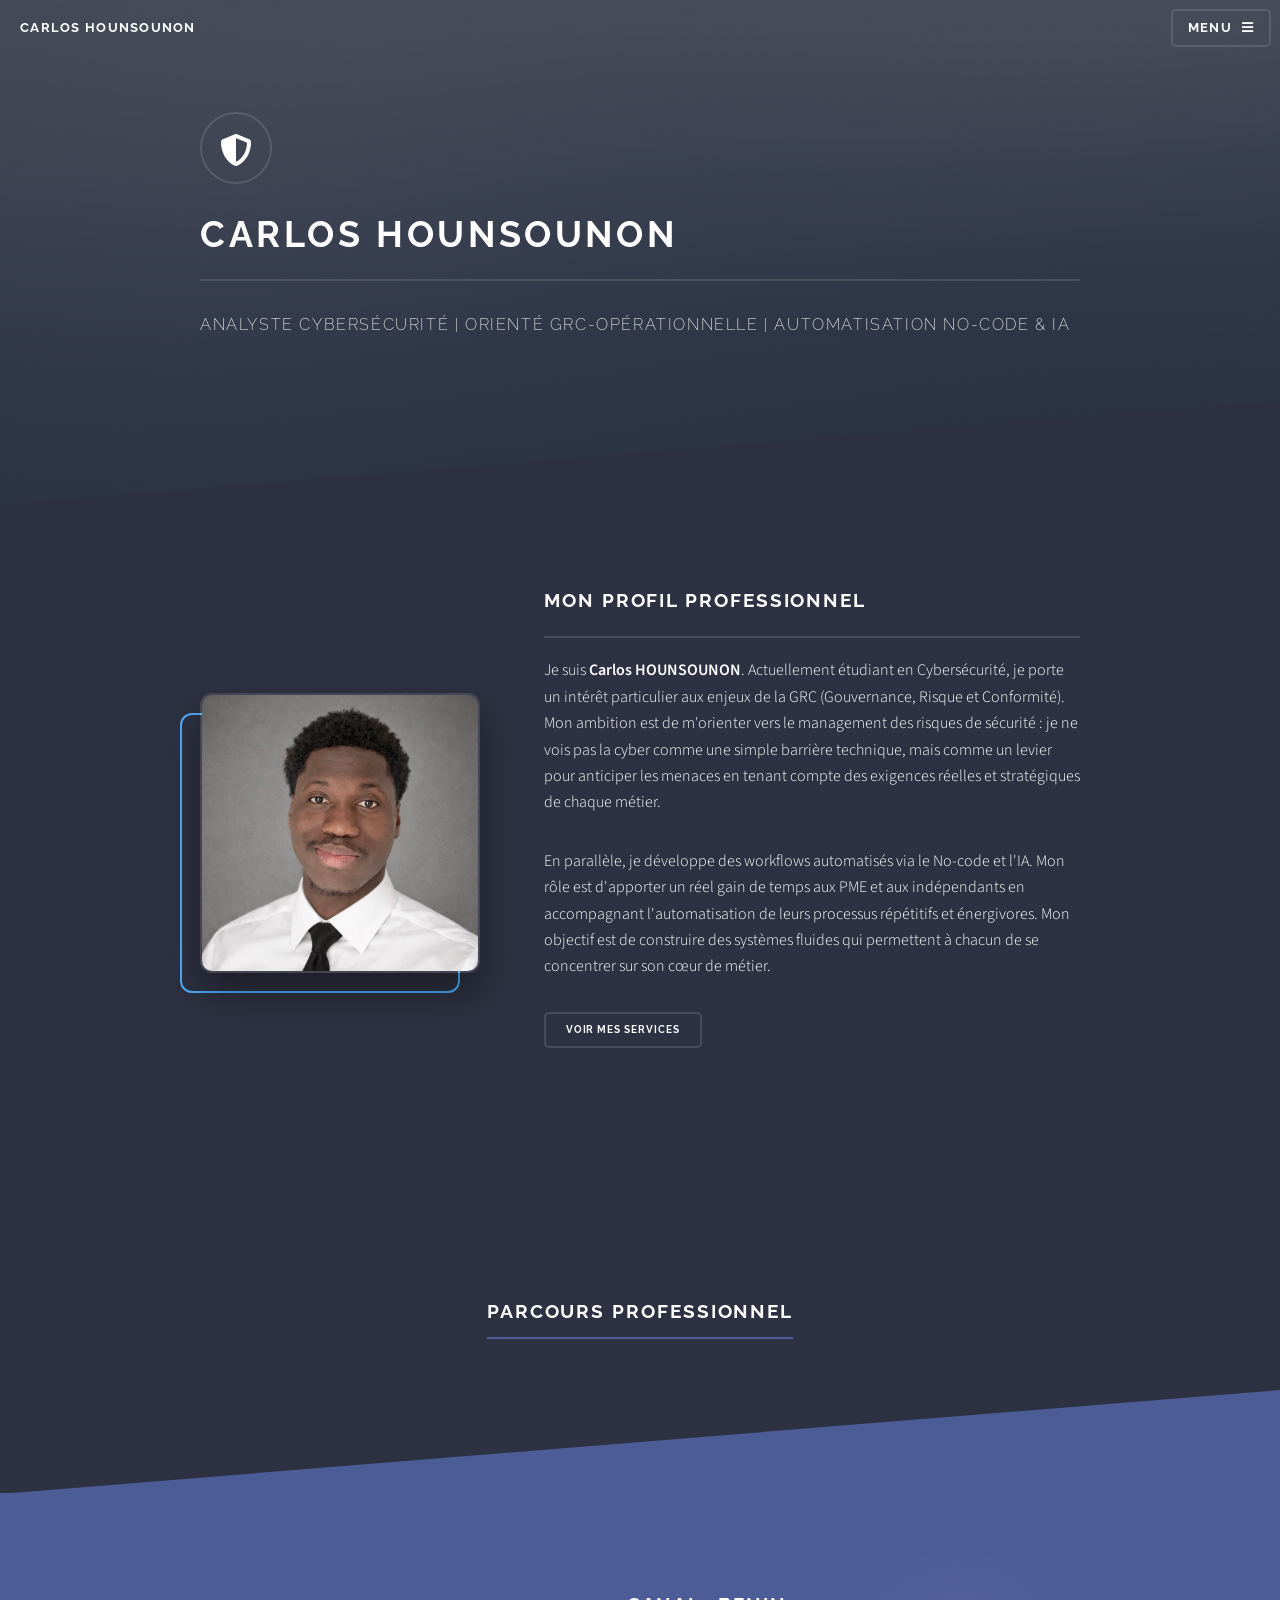
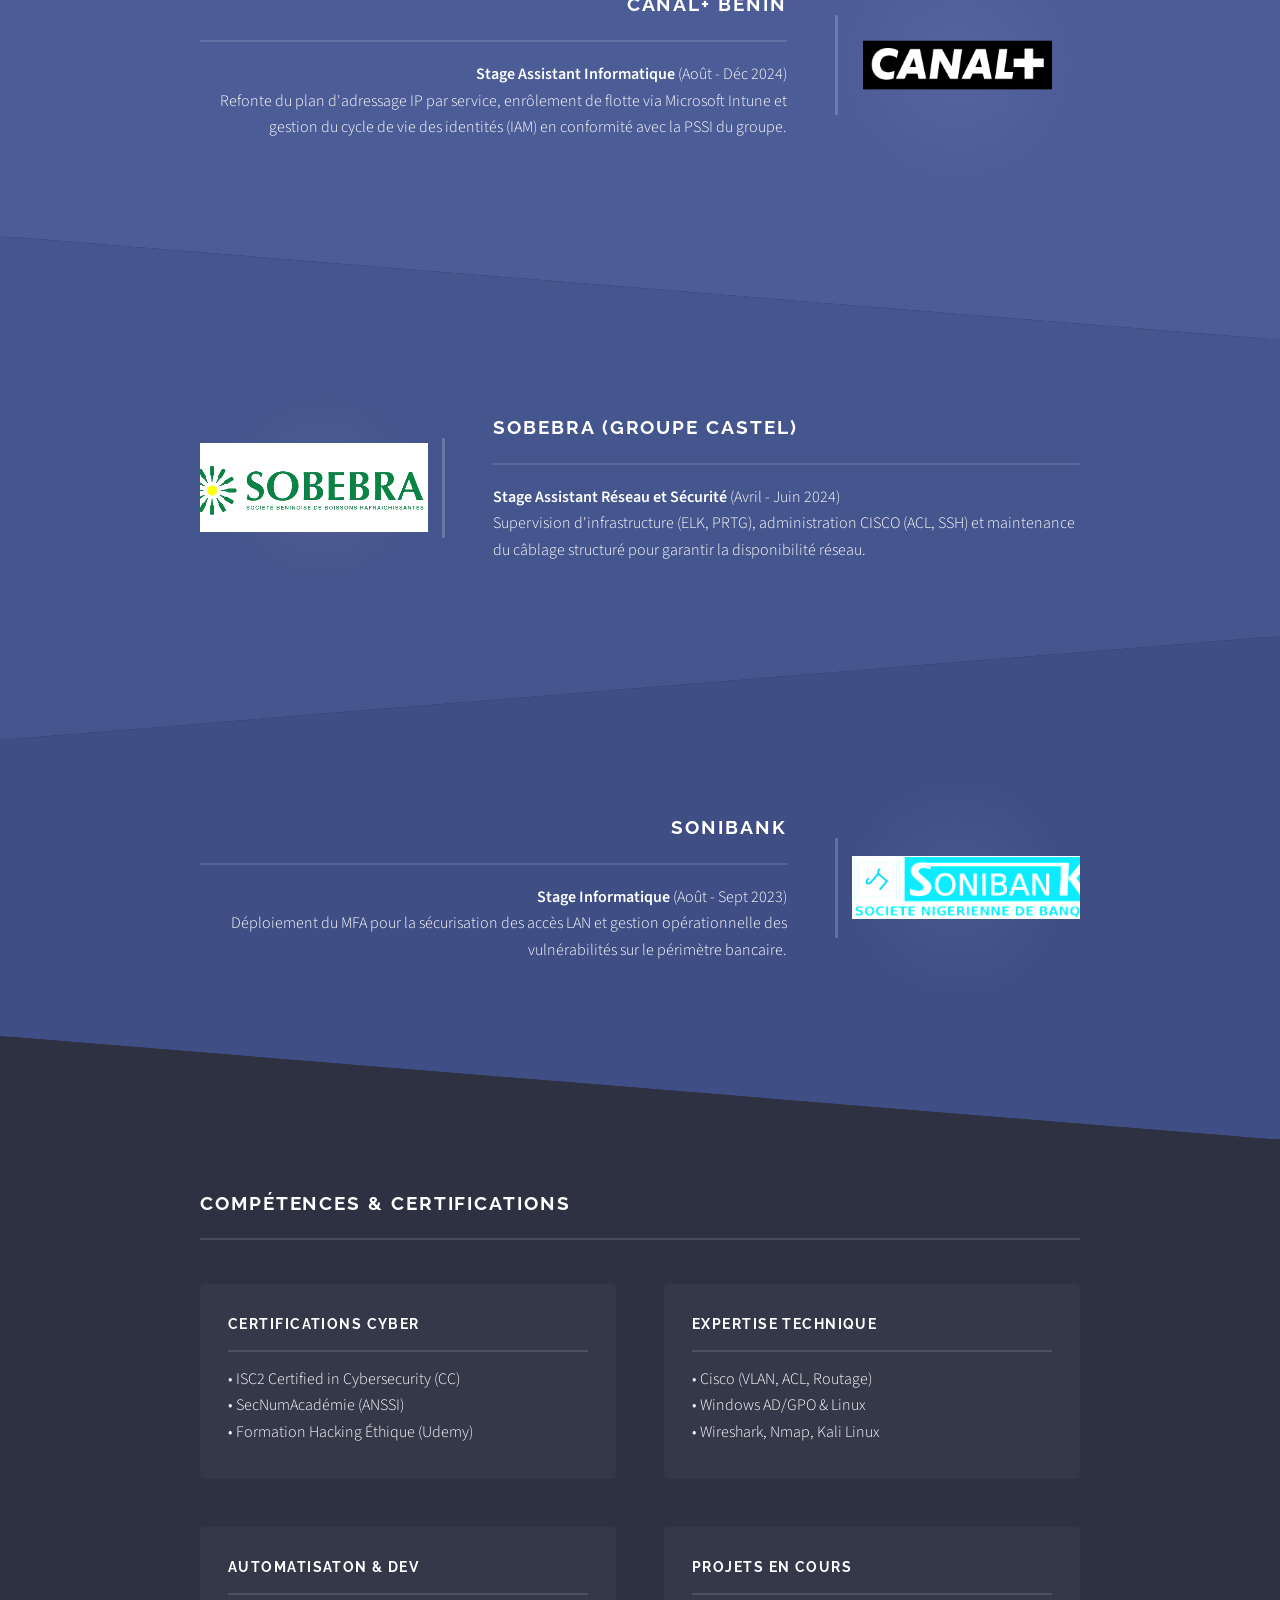
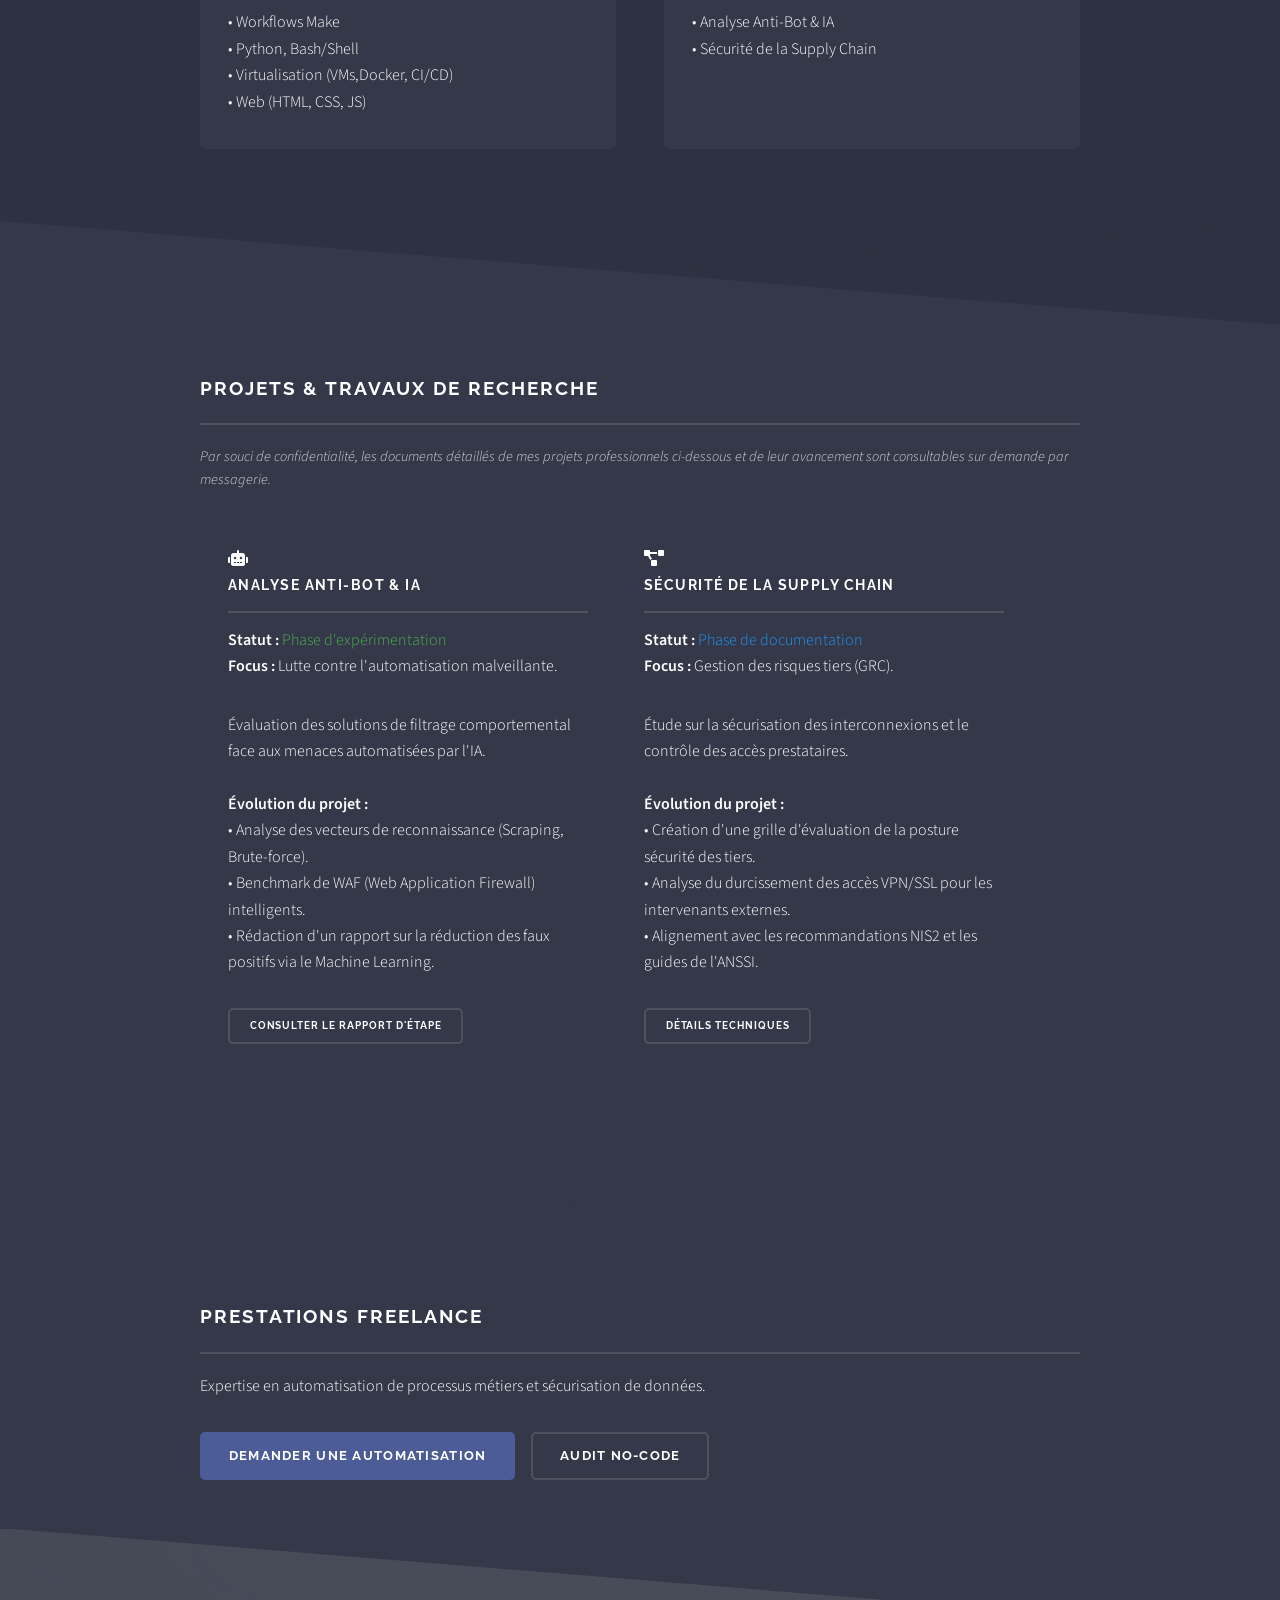
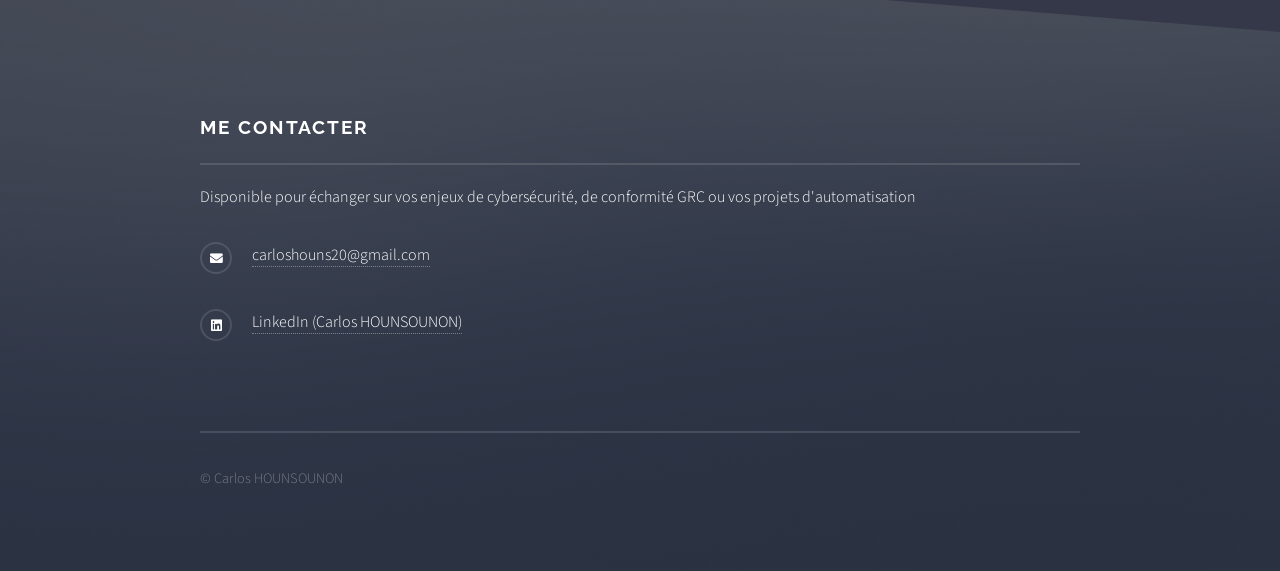
==== index.html @ ee13585d "Update index.html" ====
<!DOCTYPE HTML>
<html>
	<head>
		<title>Carlos HOUNSOUNON | Analyste Cybersécurité</title>
		<meta charset="utf-8" />
		<meta name="viewport" content="width=device-width, initial-scale=1, user-scalable=no" />
		<link rel="stylesheet" href="assets/css/main.css" />
		<noscript><link rel="stylesheet" href="assets/css/noscript.css" /></noscript>
	</head>
	<body class="is-preload">

		<div id="page-wrapper">

				<header id="header" class="alt">
						<h1><a href="index.html">Carlos HOUNSOUNON</a></h1>
						<nav>
							<a href="#menu">Menu</a>
						</nav>
					</header>

				<nav id="menu">
						<div class="inner">
							<h2>Menu</h2>
							<ul class="links">
								<li><a href="#banner">Accueil</a></li>
								<li><a href="#wrapper">Expériences</a></li>
								<li><a href="#four">Compétences & Certifications</a></li>
								<li><a href="#freelance">Prestations Freelance</a></li>
								<li><a href="#footer">Contact</a></li>
							</ul>
							<a href="#" class="close">Fermer</a>
						</div>
					</nav>

				<section id="banner">
						<div class="inner">
							<div class="logo"><span class="icon solid fa-shield-alt"></span></div>
							<h2>Carlos HOUNSOUNON</h2>
							<p>Analyste Cybersécurité | Orienté GRC-Opérationnelle | Automatisation No-Code & IA</p>
						</div>
					</section>

<section id="about-me" class="wrapper style1">
    <div class="inner">
        <div class="profile-block">
            <div class="profile-image-wrapper">
                <img src="images/profil.jpg" alt="Carlos HOUNSOUNON" />
            </div>
            <div class="profile-content">
                <h2 class="major">Mon Profil Professionnel</h2>
                <p>Je suis <strong>Carlos HOUNSOUNON</strong>. Actuellement étudiant en Cybersécurité, je porte un intérêt particulier aux enjeux de la GRC (Gouvernance, Risque et Conformité). Mon ambition est de m'orienter vers le management des risques de sécurité : je ne vois pas la cyber comme une simple barrière technique, mais comme un levier pour anticiper les menaces en tenant compte des exigences réelles et stratégiques de chaque métier.</p>
    
				<p>En parallèle, je développe des workflows automatisés via le No-code et l'IA. Mon rôle est d'apporter un réel gain de temps aux PME et aux indépendants en accompagnant l'automatisation de leurs processus répétitifs et énergivores. Mon objectif est de construire des systèmes fluides qui permettent à chacun de se concentrer sur son cœur de métier.</p>
                <ul class="actions">
                    <li><a href="#freelance" class="button small">Voir mes services</a></li>
                </ul>
            </div>
        </div>
    </div>
</section>
				
    <header style="text-align: center; padding: 4em 0 2em 0;">
        <div class="inner">
            <h2 style="display: inline-block; border-bottom: solid 2px #4c5c96; padding-bottom: 0.5em; margin-bottom: 1em;">
                Parcours Professionnel
            </h2>
        </div>
    </header>

				<section id="wrapper">

						<section id="one" class="wrapper spotlight style1">
								<div class="inner">
									<a href="#" class="image"><img src="images/canallogo.png" alt="Canal+ Benin" /></a>
									<div class="content">
										<h2 class="major" ><a href="https://www.canalplus.com/bj/"> CANAL+ BENIN </a></h2>
										<p><strong>Stage Assistant Informatique</strong> (Août - Déc 2024)<br />
										Refonte du plan d'adressage IP par service, enrôlement de flotte via Microsoft Intune et gestion du cycle de vie des identités (IAM) en conformité avec la PSSI du groupe.</p>
									</div>
								</div>
							</section>

						<section id="two" class="wrapper alt spotlight style2">
								<div class="inner">
									<a href="#" class="image"><img src="images/logo-sobebra.jpg" alt="SOBEBRA" class="logo-bright"/></a>
									<div class="content">
										<h2  class="major"> <a href="https://www.sobebra.bj/"> SOBEBRA (Groupe Castel)</a></h2>
										<p><strong>Stage Assistant Réseau et Sécurité</strong> (Avril - Juin 2024)<br />
										Supervision d'infrastructure (ELK, PRTG), administration CISCO (ACL, SSH) et maintenance du câblage structuré pour garantir la disponibilité réseau.</p>
									</div>
								</div>
							</section>

						<section id="three" class="wrapper spotlight style3">
								<div class="inner">
									<a href="#" class="image"><img src="images/logo-sonibank.png" alt="SONIBANK" /></a>
									<div class="content">
										<h2  class="major"><a href="https://www.sonibank.com/">SONIBANK</a></h2>
										<p><strong>Stage Informatique</strong> (Août - Sept 2023)<br />
										Déploiement du MFA pour la sécurisation des accès LAN et gestion opérationnelle des vulnérabilités sur le périmètre bancaire.</p>
									</div>
								</div>
							</section>

						<section id="four" class="wrapper alt style1">
								<div class="inner">
									<h2 class="major">Compétences & Certifications</h2>
									<section class="features">
										<article>
											<h3 class="major">Certifications Cyber</h3>
											<p>• ISC2 Certified in Cybersecurity (CC)<br />
											• SecNumAcadémie (ANSSI)<br />
											• Formation Hacking Éthique (Udemy)</p>
										</article>
										<article>
											<h3 class="major">Expertise Technique</h3>
											<p>• Cisco (VLAN, ACL, Routage)<br />
											• Windows AD/GPO & Linux<br />
											• Wireshark, Nmap, Kali Linux</p>
										</article>
										<article>
											<h3 class="major">Automatisaton & Dev</h3>
											<p>• Workflows Make<br />
											• Python, Bash/Shell<br />
											• Virtualisation (VMs,Docker, CI/CD)<br />
											• Web (HTML, CSS, JS)</p>
										</article>
										<article>
											<h3 class="major">Projets en cours</h3>
											<p>• Analyse Anti-Bot & IA<br />
											• Sécurité de la Supply Chain</p>
										</article>
									</section>
								</div>
							</section>


						<section id="projects" class="wrapper alt style2">
    <div class="inner">
        <h2 class="major">Projets & Travaux de Recherche</h2>
        <div class="features">
    			<span style="opacity: 0.8; font-style: italic; font-size: 0.9em; margin-bottom: 1px;">
       				 Par souci de confidentialité, les documents détaillés de mes projets professionnels ci-dessous et de leur avancement sont consultables sur demande par messagerie.
    			</span>
			
            <article>
                <span class="icon solid fa-robot"></span>
                <h3 class="major">Analyse Anti-Bot & IA</h3>
                <p>
                    <strong>Statut :</strong> <span style="color: #4CAF50;">Phase d'expérimentation</span><br />
                    <strong>Focus :</strong> Lutte contre l'automatisation malveillante.
                </p>
                <p>
                    Évaluation des solutions de filtrage comportemental face aux menaces automatisées par l'IA. 
                    <br /><br />
                    <strong>Évolution du projet :</strong> <br/>
                    • Analyse des vecteurs de reconnaissance (Scraping, Brute-force).<br />
                    • Benchmark de WAF (Web Application Firewall) intelligents.<br />
                    • Rédaction d'un rapport sur la réduction des faux positifs via le Machine Learning.
                </p>
                <ul class="actions">
                    <li><a href="mailto:&#99;&#97;&#114;&#108;&#111;&#115;&#104;&#111;&#117;&#110;&#115;&#50;&#48;&#64;&#103;&#109;&#97;&#105;&#108;&#46;&#99;&#111;&#109;" class="button small">Consulter le Rapport d'Étape</a></li>
                </ul>
            </article>

            <article>
                <span class="icon solid fa-project-diagram"></span>
                <h3 class="major">Sécurité de la Supply Chain</h3>
                <p>
                    <strong>Statut :</strong> <span style="color: #2196F3;">Phase de documentation</span><br />
                    <strong>Focus :</strong> Gestion des risques tiers (GRC).
                </p>
                <p>
                    Étude sur la sécurisation des interconnexions et le contrôle des accès prestataires.
                    <br /><br />
                    <strong>Évolution du projet :</strong><br/>
                    • Création d'une grille d'évaluation de la posture sécurité des tiers.<br />
                    • Analyse du durcissement des accès VPN/SSL pour les intervenants externes.<br />
                    • Alignement avec les recommandations NIS2 et les guides de l'ANSSI.
                </p>
                <ul class="actions">
                    <li><a href="mailto:&#99;&#97;&#114;&#108;&#111;&#115;&#104;&#111;&#117;&#110;&#115;&#50;&#48;&#64;&#103;&#109;&#97;&#105;&#108;&#46;&#99;&#111;&#109;" class="button small">Détails techniques</a></li>
                </ul>
            </article>

        </div>

    </div>
</section>

						<section id="freelance" class="wrapper style2">
								<div class="inner">
									<h2 class="major">Prestations Freelance</h2>
									<p>Expertise en automatisation de processus métiers et sécurisation de données.</p>
									<div class="row">
										<div class="col-12">
											<ul class="actions">
												<li><a href="prestations.html" class="button primary">Demander une automatisation</a></li>
												<li><a href="mailto:&#99;&#97;&#114;&#108;&#111;&#115;&#104;&#111;&#117;&#110;&#115;&#50;&#48;&#64;&#103;&#109;&#97;&#105;&#108;&#46;&#99;&#111;&#109;" class="button">Audit No-Code</a></li>
											</ul>
										</div>
									</div>
								</div>
							</section>

					</section>

				<section id="footer">
						<div class="inner">
							<h2 class="major">Me contacter</h2>
							<p>Disponible pour échanger sur vos enjeux de cybersécurité, de conformité GRC ou vos projets d'automatisation</p>
							<ul class="contact">
								
								<li class="icon solid fa-envelope"><a href="mailto:&#99;&#97;&#114;&#108;&#111;&#115;&#104;&#111;&#117;&#110;&#115;&#50;&#48;&#64;&#103;&#109;&#97;&#105;&#108;&#46;&#99;&#111;&#109;">carloshouns20@gmail.com</a></li>
								<li class="icon brands fa-linkedin"><a href="https://www.linkedin.com/in/carlos-hounsounon-303887276/">LinkedIn (Carlos HOUNSOUNON)</a></li>
							</ul>
							<ul class="copyright">
								<li>&copy; Carlos HOUNSOUNON</li>
							</ul>
						</div>
					</section>

			</div>

		<script src="assets/js/jquery.min.js"></script>
			<script src="assets/js/jquery.scrollex.min.js"></script>
			<script src="assets/js/browser.min.js"></script>
			<script src="assets/js/breakpoints.min.js"></script>
			<script src="assets/js/util.js"></script>
			<script src="assets/js/main.js"></script>

	</body>
</html>
---- assets/css/main.css ----
@import url(fontawesome-all.min.css);
@import url("https://fonts.googleapis.com/css?family=Raleway:200,700|Source+Sans+Pro:300,600,300italic,600italic");

/*
	Solid State by HTML5 UP
	html5up.net | @ajlkn
	Free for personal and commercial use under the CCA 3.0 license (html5up.net/license)
*/

html, body, div, span, applet, object,
iframe, h1, h2, h3, h4, h5, h6, p, blockquote,
pre, a, abbr, acronym, address, big, cite,
code, del, dfn, em, img, ins, kbd, q, s, samp,
small, strike, strong, sub, sup, tt, var, b,
u, i, center, dl, dt, dd, ol, ul, li, fieldset,
form, label, legend, table, caption, tbody,
tfoot, thead, tr, th, td, article, aside,
canvas, details, embed, figure, figcaption,
footer, header, hgroup, menu, nav, output, ruby,
section, summary, time, mark, audio, video {
	margin: 0;
	padding: 0;
	border: 0;
	font-size: 100%;
	font: inherit;
	vertical-align: baseline;}

article, aside, details, figcaption, figure,
footer, header, hgroup, menu, nav, section {
	display: block;}

body {
	line-height: 1;
}

ol, ul {
	list-style: none;
}

blockquote, q {
	quotes: none;
}

	blockquote:before, blockquote:after, q:before, q:after {
		content: '';
		content: none;
	}

table {
	border-collapse: collapse;
	border-spacing: 0;
}

body {
	-webkit-text-size-adjust: none;
}

mark {
	background-color: transparent;
	color: inherit;
}

input::-moz-focus-inner {
	border: 0;
	padding: 0;
}

input, select, textarea {
	-moz-appearance: none;
	-webkit-appearance: none;
	-ms-appearance: none;
	appearance: none;
}

/* Basic */

	@-ms-viewport {
		width: device-width;
	}

	body {
		-ms-overflow-style: scrollbar;
	}

	@media screen and (max-width: 480px) {

		html, body {
			min-width: 320px;
		}

	}

	html {
		box-sizing: border-box;
	}

	*, *:before, *:after {
		box-sizing: inherit;
	}

	body {
		background-color: #2e3141;
		background-image: linear-gradient(to top, rgba(46, 49, 65, 0.8), rgba(46, 49, 65, 0.8)), url("../../images/bg.jpg");
		background-size: auto,
 cover;
		background-attachment: fixed,
 fixed;
		background-position: center,
 center;
	}

		body.is-preload *, body.is-preload *:before, body.is-preload *:after {
			-moz-animation: none !important;
			-webkit-animation: none !important;
			-ms-animation: none !important;
			animation: none !important;
			-moz-transition: none !important;
			-webkit-transition: none !important;
			-ms-transition: none !important;
			transition: none !important;
		}

/* Type */

	body, input, select, textarea {
		color: #ffffff;
		font-family: "Source Sans Pro", Helvetica, sans-serif;
		font-size: 16.5pt;
		font-weight: 300;
		line-height: 1.65;
	}

		@media screen and (max-width: 1680px) {

			body, input, select, textarea {
				font-size: 13pt;
			}

		}

		@media screen and (max-width: 1280px) {

			body, input, select, textarea {
				font-size: 12pt;
			}

		}

		@media screen and (max-width: 980px) {

			body, input, select, textarea {
				font-size: 12pt;
			}

		}

		@media screen and (max-width: 736px) {

			body, input, select, textarea {
				font-size: 12pt;
			}

		}

		@media screen and (max-width: 480px) {

			body, input, select, textarea {
				font-size: 12pt;
			}

		}

	a {
		-moz-transition: color 0.2s ease-in-out, border-bottom-color 0.2s ease-in-out;
		-webkit-transition: color 0.2s ease-in-out, border-bottom-color 0.2s ease-in-out;
		-ms-transition: color 0.2s ease-in-out, border-bottom-color 0.2s ease-in-out;
		transition: color 0.2s ease-in-out, border-bottom-color 0.2s ease-in-out;
		border-bottom: dotted 1px rgba(255, 255, 255, 0.35);
		color: #ffffff;
		text-decoration: none;
	}

		a:hover {
			border-bottom-color: transparent;
			color: #ffffff !important;
		}

		a.special:not(.button) {
			text-decoration: none;
			border-bottom: 0;
			display: block;
			font-family: Raleway, Helvetica, sans-serif;
			font-size: 0.8em;
			font-weight: 700;
			letter-spacing: 0.1em;
			margin: 0 0 2em 0;
			text-transform: uppercase;
		}

			a.special:not(.button):before {
				-moz-osx-font-smoothing: grayscale;
				-webkit-font-smoothing: antialiased;
				display: inline-block;
				font-style: normal;
				font-variant: normal;
				text-rendering: auto;
				line-height: 1;
				text-transform: none !important;
				font-family: 'Font Awesome 5 Free';
				font-weight: 900;
			}

			a.special:not(.button):before {
				-moz-transition: background-color 0.2s ease-in-out;
				-webkit-transition: background-color 0.2s ease-in-out;
				-ms-transition: background-color 0.2s ease-in-out;
				transition: background-color 0.2s ease-in-out;
				border-radius: 100%;
				border: solid 2px rgba(255, 255, 255, 0.125);
				content: '\f105';
				display: inline-block;
				font-size: 1.25em;
				height: 2em;
				line-height: 1.75em;
				margin-right: 0.85em;
				text-align: center;
				text-indent: 0.15em;
				vertical-align: middle;
				width: 2em;
			}

			a.special:not(.button):hover:before {
				background-color: rgba(255, 255, 255, 0.025);
			}

			a.special:not(.button):active:before {
				background-color: rgba(255, 255, 255, 0.075);
			}

	strong, b {
		color: #ffffff;
		font-weight: 600;
	}

	em, i {
		font-style: italic;
	}

	p {
		margin: 0 0 2em 0;
	}

	h1, h2, h3, h4, h5, h6 {
		color: #ffffff;
		font-family: Raleway, Helvetica, sans-serif;
		font-weight: 700;
		letter-spacing: 0.1em;
		margin: 0 0 1em 0;
		text-transform: uppercase;
	}

		h1 a, h2 a, h3 a, h4 a, h5 a, h6 a {
			color: inherit;
			text-decoration: none;
			border-bottom: 0;
		}

		h1 span, h2 span, h3 span, h4 span, h5 span, h6 span {
			font-weight: 200;
		}

		h1.major, h2.major, h3.major, h4.major, h5.major, h6.major {
			padding-bottom: 1em;
			border-bottom: solid 2px rgba(255, 255, 255, 0.125);
		}

	h2 {
		font-size: 1.2em;
	}

	h3 {
		font-size: 0.9em;
	}

	h4 {
		font-size: 0.7em;
	}

	h5 {
		font-size: 0.7em;
	}

	h6 {
		font-size: 0.7em;
	}

	@media screen and (max-width: 736px) {

		h2 {
			font-size: 1em;
		}

		h3 {
			font-size: 0.8em;
		}

	}

	sub {
		font-size: 0.8em;
		position: relative;
		top: 0.5em;
	}

	sup {
		font-size: 0.8em;
		position: relative;
		top: -0.5em;
	}

	blockquote {
		border-left: solid 4px rgba(255, 255, 255, 0.125);
		font-style: italic;
		margin: 0 0 2em 0;
		padding: 0.5em 0 0.5em 2em;
	}

	code {
		background: rgba(255, 255, 255, 0.025);
		border-radius: 5px;
		border: solid 2px rgba(255, 255, 255, 0.125);
		font-family: "Courier New", monospace;
		font-size: 0.9em;
		margin: 0 0.25em;
		padding: 0.25em 0.65em;
	}

	pre {
		-webkit-overflow-scrolling: touch;
		font-family: "Courier New", monospace;
		font-size: 0.9em;
		margin: 0 0 2em 0;
	}

		pre code {
			display: block;
			line-height: 1.75em;
			padding: 1em 1.5em;
			overflow-x: auto;
		}

	hr {
		border: 0;
		border-bottom: solid 2px rgba(255, 255, 255, 0.125);
		margin: 2.5em 0;
	}

		hr.major {
			margin: 4em 0;
		}

	.align-left {
		text-align: left;
	}

	.align-center {
		text-align: center;
	}

	.align-right {
		text-align: right;
	}

/* Row */

	.row {
		display: flex;
		flex-wrap: wrap;
		box-sizing: border-box;
		align-items: stretch;
	}

		.row > * {
			box-sizing: border-box;
		}

		.row.gtr-uniform > * > :last-child {
			margin-bottom: 0;
		}

		.row.aln-left {
			justify-content: flex-start;
		}

		.row.aln-center {
			justify-content: center;
		}

		.row.aln-right {
			justify-content: flex-end;
		}

		.row.aln-top {
			align-items: flex-start;
		}

		.row.aln-middle {
			align-items: center;
		}

		.row.aln-bottom {
			align-items: flex-end;
		}

		.row > .imp {
			order: -1;
		}

		.row > .col-1 {
			width: 8.33333%;
		}

		.row > .off-1 {
			margin-left: 8.33333%;
		}

		.row > .col-2 {
			width: 16.66667%;
		}

		.row > .off-2 {
			margin-left: 16.66667%;
		}

		.row > .col-3 {
			width: 25%;
		}

		.row > .off-3 {
			margin-left: 25%;
		}

		.row > .col-4 {
			width: 33.33333%;
		}

		.row > .off-4 {
			margin-left: 33.33333%;
		}

		.row > .col-5 {
			width: 41.66667%;
		}

		.row > .off-5 {
			margin-left: 41.66667%;
		}

		.row > .col-6 {
			width: 50%;
		}

		.row > .off-6 {
			margin-left: 50%;
		}

		.row > .col-7 {
			width: 58.33333%;
		}

		.row > .off-7 {
			margin-left: 58.33333%;
		}

		.row > .col-8 {
			width: 66.66667%;
		}

		.row > .off-8 {
			margin-left: 66.66667%;
		}

		.row > .col-9 {
			width: 75%;
		}

		.row > .off-9 {
			margin-left: 75%;
		}

		.row > .col-10 {
			width: 83.33333%;
		}

		.row > .off-10 {
			margin-left: 83.33333%;
		}

		.row > .col-11 {
			width: 91.66667%;
		}

		.row > .off-11 {
			margin-left: 91.66667%;
		}

		.row > .col-12 {
			width: 100%;
		}

		.row > .off-12 {
			margin-left: 100%;
		}

		.row.gtr-0 {
			margin-top: 0;
			margin-left: 0em;
		}

			.row.gtr-0 > * {
				padding: 0 0 0 0em;
			}

			.row.gtr-0.gtr-uniform {
				margin-top: 0em;
			}

				.row.gtr-0.gtr-uniform > * {
					padding-top: 0em;
				}

		.row.gtr-25 {
			margin-top: 0;
			margin-left: -0.4375em;
		}

			.row.gtr-25 > * {
				padding: 0 0 0 0.4375em;
			}

			.row.gtr-25.gtr-uniform {
				margin-top: -0.4375em;
			}

				.row.gtr-25.gtr-uniform > * {
					padding-top: 0.4375em;
				}

		.row.gtr-50 {
			margin-top: 0;
			margin-left: -0.875em;
		}

			.row.gtr-50 > * {
				padding: 0 0 0 0.875em;
			}

			.row.gtr-50.gtr-uniform {
				margin-top: -0.875em;
			}

				.row.gtr-50.gtr-uniform > * {
					padding-top: 0.875em;
				}

		.row {
			margin-top: 0;
			margin-left: -1.75em;
		}

			.row > * {
				padding: 0 0 0 1.75em;
			}

			.row.gtr-uniform {
				margin-top: -1.75em;
			}

				.row.gtr-uniform > * {
					padding-top: 1.75em;
				}

		.row.gtr-150 {
			margin-top: 0;
			margin-left: -2.625em;
		}

			.row.gtr-150 > * {
				padding: 0 0 0 2.625em;
			}

			.row.gtr-150.gtr-uniform {
				margin-top: -2.625em;
			}

				.row.gtr-150.gtr-uniform > * {
					padding-top: 2.625em;
				}

		.row.gtr-200 {
			margin-top: 0;
			margin-left: -3.5em;
		}

			.row.gtr-200 > * {
				padding: 0 0 0 3.5em;
			}

			.row.gtr-200.gtr-uniform {
				margin-top: -3.5em;
			}

				.row.gtr-200.gtr-uniform > * {
					padding-top: 3.5em;
				}

		@media screen and (max-width: 1680px) {

			.row {
				display: flex;
				flex-wrap: wrap;
				box-sizing: border-box;
				align-items: stretch;
			}

				.row > * {
					box-sizing: border-box;
				}

				.row.gtr-uniform > * > :last-child {
					margin-bottom: 0;
				}

				.row.aln-left {
					justify-content: flex-start;
				}

				.row.aln-center {
					justify-content: center;
				}

				.row.aln-right {
					justify-content: flex-end;
				}

				.row.aln-top {
					align-items: flex-start;
				}

				.row.aln-middle {
					align-items: center;
				}

				.row.aln-bottom {
					align-items: flex-end;
				}

				.row > .imp-xlarge {
					order: -1;
				}

				.row > .col-1-xlarge {
					width: 8.33333%;
				}

				.row > .off-1-xlarge {
					margin-left: 8.33333%;
				}

				.row > .col-2-xlarge {
					width: 16.66667%;
				}

				.row > .off-2-xlarge {
					margin-left: 16.66667%;
				}

				.row > .col-3-xlarge {
					width: 25%;
				}

				.row > .off-3-xlarge {
					margin-left: 25%;
				}

				.row > .col-4-xlarge {
					width: 33.33333%;
				}

				.row > .off-4-xlarge {
					margin-left: 33.33333%;
				}

				.row > .col-5-xlarge {
					width: 41.66667%;
				}

				.row > .off-5-xlarge {
					margin-left: 41.66667%;
				}

				.row > .col-6-xlarge {
					width: 50%;
				}

				.row > .off-6-xlarge {
					margin-left: 50%;
				}

				.row > .col-7-xlarge {
					width: 58.33333%;
				}

				.row > .off-7-xlarge {
					margin-left: 58.33333%;
				}

				.row > .col-8-xlarge {
					width: 66.66667%;
				}

				.row > .off-8-xlarge {
					margin-left: 66.66667%;
				}

				.row > .col-9-xlarge {
					width: 75%;
				}

				.row > .off-9-xlarge {
					margin-left: 75%;
				}

				.row > .col-10-xlarge {
					width: 83.33333%;
				}

				.row > .off-10-xlarge {
					margin-left: 83.33333%;
				}

				.row > .col-11-xlarge {
					width: 91.66667%;
				}

				.row > .off-11-xlarge {
					margin-left: 91.66667%;
				}

				.row > .col-12-xlarge {
					width: 100%;
				}

				.row > .off-12-xlarge {
					margin-left: 100%;
				}

				.row.gtr-0 {
					margin-top: 0;
					margin-left: 0em;
				}

					.row.gtr-0 > * {
						padding: 0 0 0 0em;
					}

					.row.gtr-0.gtr-uniform {
						margin-top: 0em;
					}

						.row.gtr-0.gtr-uniform > * {
							padding-top: 0em;
						}

				.row.gtr-25 {
					margin-top: 0;
					margin-left: -0.4375em;
				}

					.row.gtr-25 > * {
						padding: 0 0 0 0.4375em;
					}

					.row.gtr-25.gtr-uniform {
						margin-top: -0.4375em;
					}

						.row.gtr-25.gtr-uniform > * {
							padding-top: 0.4375em;
						}

				.row.gtr-50 {
					margin-top: 0;
					margin-left: -0.875em;
				}

					.row.gtr-50 > * {
						padding: 0 0 0 0.875em;
					}

					.row.gtr-50.gtr-uniform {
						margin-top: -0.875em;
					}

						.row.gtr-50.gtr-uniform > * {
							padding-top: 0.875em;
						}

				.row {
					margin-top: 0;
					margin-left: -1.75em;
				}

					.row > * {
						padding: 0 0 0 1.75em;
					}

					.row.gtr-uniform {
						margin-top: -1.75em;
					}

						.row.gtr-uniform > * {
							padding-top: 1.75em;
						}

				.row.gtr-150 {
					margin-top: 0;
					margin-left: -2.625em;
				}

					.row.gtr-150 > * {
						padding: 0 0 0 2.625em;
					}

					.row.gtr-150.gtr-uniform {
						margin-top: -2.625em;
					}

						.row.gtr-150.gtr-uniform > * {
							padding-top: 2.625em;
						}

				.row.gtr-200 {
					margin-top: 0;
					margin-left: -3.5em;
				}

					.row.gtr-200 > * {
						padding: 0 0 0 3.5em;
					}

					.row.gtr-200.gtr-uniform {
						margin-top: -3.5em;
					}

						.row.gtr-200.gtr-uniform > * {
							padding-top: 3.5em;
						}

		}

		@media screen and (max-width: 1280px) {

			.row {
				display: flex;
				flex-wrap: wrap;
				box-sizing: border-box;
				align-items: stretch;
			}

				.row > * {
					box-sizing: border-box;
				}

				.row.gtr-uniform > * > :last-child {
					margin-bottom: 0;
				}

				.row.aln-left {
					justify-content: flex-start;
				}

				.row.aln-center {
					justify-content: center;
				}

				.row.aln-right {
					justify-content: flex-end;
				}

				.row.aln-top {
					align-items: flex-start;
				}

				.row.aln-middle {
					align-items: center;
				}

				.row.aln-bottom {
					align-items: flex-end;
				}

				.row > .imp-large {
					order: -1;
				}

				.row > .col-1-large {
					width: 8.33333%;
				}

				.row > .off-1-large {
					margin-left: 8.33333%;
				}

				.row > .col-2-large {
					width: 16.66667%;
				}

				.row > .off-2-large {
					margin-left: 16.66667%;
				}

				.row > .col-3-large {
					width: 25%;
				}

				.row > .off-3-large {
					margin-left: 25%;
				}

				.row > .col-4-large {
					width: 33.33333%;
				}

				.row > .off-4-large {
					margin-left: 33.33333%;
				}

				.row > .col-5-large {
					width: 41.66667%;
				}

				.row > .off-5-large {
					margin-left: 41.66667%;
				}

				.row > .col-6-large {
					width: 50%;
				}

				.row > .off-6-large {
					margin-left: 50%;
				}

				.row > .col-7-large {
					width: 58.33333%;
				}

				.row > .off-7-large {
					margin-left: 58.33333%;
				}

				.row > .col-8-large {
					width: 66.66667%;
				}

				.row > .off-8-large {
					margin-left: 66.66667%;
				}

				.row > .col-9-large {
					width: 75%;
				}

				.row > .off-9-large {
					margin-left: 75%;
				}

				.row > .col-10-large {
					width: 83.33333%;
				}

				.row > .off-10-large {
					margin-left: 83.33333%;
				}

				.row > .col-11-large {
					width: 91.66667%;
				}

				.row > .off-11-large {
					margin-left: 91.66667%;
				}

				.row > .col-12-large {
					width: 100%;
				}

				.row > .off-12-large {
					margin-left: 100%;
				}

				.row.gtr-0 {
					margin-top: 0;
					margin-left: 0em;
				}

					.row.gtr-0 > * {
						padding: 0 0 0 0em;
					}

					.row.gtr-0.gtr-uniform {
						margin-top: 0em;
					}

						.row.gtr-0.gtr-uniform > * {
							padding-top: 0em;
						}

				.row.gtr-25 {
					margin-top: 0;
					margin-left: -0.4375em;
				}

					.row.gtr-25 > * {
						padding: 0 0 0 0.4375em;
					}

					.row.gtr-25.gtr-uniform {
						margin-top: -0.4375em;
					}

						.row.gtr-25.gtr-uniform > * {
							padding-top: 0.4375em;
						}

				.row.gtr-50 {
					margin-top: 0;
					margin-left: -0.875em;
				}

					.row.gtr-50 > * {
						padding: 0 0 0 0.875em;
					}

					.row.gtr-50.gtr-uniform {
						margin-top: -0.875em;
					}

						.row.gtr-50.gtr-uniform > * {
							padding-top: 0.875em;
						}

				.row {
					margin-top: 0;
					margin-left: -1.75em;
				}

					.row > * {
						padding: 0 0 0 1.75em;
					}

					.row.gtr-uniform {
						margin-top: -1.75em;
					}

						.row.gtr-uniform > * {
							padding-top: 1.75em;
						}

				.row.gtr-150 {
					margin-top: 0;
					margin-left: -2.625em;
				}

					.row.gtr-150 > * {
						padding: 0 0 0 2.625em;
					}

					.row.gtr-150.gtr-uniform {
						margin-top: -2.625em;
					}

						.row.gtr-150.gtr-uniform > * {
							padding-top: 2.625em;
						}

				.row.gtr-200 {
					margin-top: 0;
					margin-left: -3.5em;
				}

					.row.gtr-200 > * {
						padding: 0 0 0 3.5em;
					}

					.row.gtr-200.gtr-uniform {
						margin-top: -3.5em;
					}

						.row.gtr-200.gtr-uniform > * {
							padding-top: 3.5em;
						}

		}

		@media screen and (max-width: 980px) {

			.row {
				display: flex;
				flex-wrap: wrap;
				box-sizing: border-box;
				align-items: stretch;
			}

				.row > * {
					box-sizing: border-box;
				}

				.row.gtr-uniform > * > :last-child {
					margin-bottom: 0;
				}

				.row.aln-left {
					justify-content: flex-start;
				}

				.row.aln-center {
					justify-content: center;
				}

				.row.aln-right {
					justify-content: flex-end;
				}

				.row.aln-top {
					align-items: flex-start;
				}

				.row.aln-middle {
					align-items: center;
				}

				.row.aln-bottom {
					align-items: flex-end;
				}

				.row > .imp-medium {
					order: -1;
				}

				.row > .col-1-medium {
					width: 8.33333%;
				}

				.row > .off-1-medium {
					margin-left: 8.33333%;
				}

				.row > .col-2-medium {
					width: 16.66667%;
				}

				.row > .off-2-medium {
					margin-left: 16.66667%;
				}

				.row > .col-3-medium {
					width: 25%;
				}

				.row > .off-3-medium {
					margin-left: 25%;
				}

				.row > .col-4-medium {
					width: 33.33333%;
				}

				.row > .off-4-medium {
					margin-left: 33.33333%;
				}

				.row > .col-5-medium {
					width: 41.66667%;
				}

				.row > .off-5-medium {
					margin-left: 41.66667%;
				}

				.row > .col-6-medium {
					width: 50%;
				}

				.row > .off-6-medium {
					margin-left: 50%;
				}

				.row > .col-7-medium {
					width: 58.33333%;
				}

				.row > .off-7-medium {
					margin-left: 58.33333%;
				}

				.row > .col-8-medium {
					width: 66.66667%;
				}

				.row > .off-8-medium {
					margin-left: 66.66667%;
				}

				.row > .col-9-medium {
					width: 75%;
				}

				.row > .off-9-medium {
					margin-left: 75%;
				}

				.row > .col-10-medium {
					width: 83.33333%;
				}

				.row > .off-10-medium {
					margin-left: 83.33333%;
				}

				.row > .col-11-medium {
					width: 91.66667%;
				}

				.row > .off-11-medium {
					margin-left: 91.66667%;
				}

				.row > .col-12-medium {
					width: 100%;
				}

				.row > .off-12-medium {
					margin-left: 100%;
				}

				.row.gtr-0 {
					margin-top: 0;
					margin-left: 0em;
				}

					.row.gtr-0 > * {
						padding: 0 0 0 0em;
					}

					.row.gtr-0.gtr-uniform {
						margin-top: 0em;
					}

						.row.gtr-0.gtr-uniform > * {
							padding-top: 0em;
						}

				.row.gtr-25 {
					margin-top: 0;
					margin-left: -0.4375em;
				}

					.row.gtr-25 > * {
						padding: 0 0 0 0.4375em;
					}

					.row.gtr-25.gtr-uniform {
						margin-top: -0.4375em;
					}

						.row.gtr-25.gtr-uniform > * {
							padding-top: 0.4375em;
						}

				.row.gtr-50 {
					margin-top: 0;
					margin-left: -0.875em;
				}

					.row.gtr-50 > * {
						padding: 0 0 0 0.875em;
					}

					.row.gtr-50.gtr-uniform {
						margin-top: -0.875em;
					}

						.row.gtr-50.gtr-uniform > * {
							padding-top: 0.875em;
						}

				.row {
					margin-top: 0;
					margin-left: -1.75em;
				}

					.row > * {
						padding: 0 0 0 1.75em;
					}

					.row.gtr-uniform {
						margin-top: -1.75em;
					}

						.row.gtr-uniform > * {
							padding-top: 1.75em;
						}

				.row.gtr-150 {
					margin-top: 0;
					margin-left: -2.625em;
				}

					.row.gtr-150 > * {
						padding: 0 0 0 2.625em;
					}

					.row.gtr-150.gtr-uniform {
						margin-top: -2.625em;
					}

						.row.gtr-150.gtr-uniform > * {
							padding-top: 2.625em;
						}

				.row.gtr-200 {
					margin-top: 0;
					margin-left: -3.5em;
				}

					.row.gtr-200 > * {
						padding: 0 0 0 3.5em;
					}

					.row.gtr-200.gtr-uniform {
						margin-top: -3.5em;
					}

						.row.gtr-200.gtr-uniform > * {
							padding-top: 3.5em;
						}

		}

		@media screen and (max-width: 736px) {

			.row {
				display: flex;
				flex-wrap: wrap;
				box-sizing: border-box;
				align-items: stretch;
			}

				.row > * {
					box-sizing: border-box;
				}

				.row.gtr-uniform > * > :last-child {
					margin-bottom: 0;
				}

				.row.aln-left {
					justify-content: flex-start;
				}

				.row.aln-center {
					justify-content: center;
				}

				.row.aln-right {
					justify-content: flex-end;
				}

				.row.aln-top {
					align-items: flex-start;
				}

				.row.aln-middle {
					align-items: center;
				}

				.row.aln-bottom {
					align-items: flex-end;
				}

				.row > .imp-small {
					order: -1;
				}

				.row > .col-1-small {
					width: 8.33333%;
				}

				.row > .off-1-small {
					margin-left: 8.33333%;
				}

				.row > .col-2-small {
					width: 16.66667%;
				}

				.row > .off-2-small {
					margin-left: 16.66667%;
				}

				.row > .col-3-small {
					width: 25%;
				}

				.row > .off-3-small {
					margin-left: 25%;
				}

				.row > .col-4-small {
					width: 33.33333%;
				}

				.row > .off-4-small {
					margin-left: 33.33333%;
				}

				.row > .col-5-small {
					width: 41.66667%;
				}

				.row > .off-5-small {
					margin-left: 41.66667%;
				}

				.row > .col-6-small {
					width: 50%;
				}

				.row > .off-6-small {
					margin-left: 50%;
				}

				.row > .col-7-small {
					width: 58.33333%;
				}

				.row > .off-7-small {
					margin-left: 58.33333%;
				}

				.row > .col-8-small {
					width: 66.66667%;
				}

				.row > .off-8-small {
					margin-left: 66.66667%;
				}

				.row > .col-9-small {
					width: 75%;
				}

				.row > .off-9-small {
					margin-left: 75%;
				}

				.row > .col-10-small {
					width: 83.33333%;
				}

				.row > .off-10-small {
					margin-left: 83.33333%;
				}

				.row > .col-11-small {
					width: 91.66667%;
				}

				.row > .off-11-small {
					margin-left: 91.66667%;
				}

				.row > .col-12-small {
					width: 100%;
				}

				.row > .off-12-small {
					margin-left: 100%;
				}

				.row.gtr-0 {
					margin-top: 0;
					margin-left: 0em;
				}

					.row.gtr-0 > * {
						padding: 0 0 0 0em;
					}

					.row.gtr-0.gtr-uniform {
						margin-top: 0em;
					}

						.row.gtr-0.gtr-uniform > * {
							padding-top: 0em;
						}

				.row.gtr-25 {
					margin-top: 0;
					margin-left: -0.3125em;
				}

					.row.gtr-25 > * {
						padding: 0 0 0 0.3125em;
					}

					.row.gtr-25.gtr-uniform {
						margin-top: -0.3125em;
					}

						.row.gtr-25.gtr-uniform > * {
							padding-top: 0.3125em;
						}

				.row.gtr-50 {
					margin-top: 0;
					margin-left: -0.625em;
				}

					.row.gtr-50 > * {
						padding: 0 0 0 0.625em;
					}

					.row.gtr-50.gtr-uniform {
						margin-top: -0.625em;
					}

						.row.gtr-50.gtr-uniform > * {
							padding-top: 0.625em;
						}

				.row {
					margin-top: 0;
					margin-left: -1.25em;
				}

					.row > * {
						padding: 0 0 0 1.25em;
					}

					.row.gtr-uniform {
						margin-top: -1.25em;
					}

						.row.gtr-uniform > * {
							padding-top: 1.25em;
						}

				.row.gtr-150 {
					margin-top: 0;
					margin-left: -1.875em;
				}

					.row.gtr-150 > * {
						padding: 0 0 0 1.875em;
					}

					.row.gtr-150.gtr-uniform {
						margin-top: -1.875em;
					}

						.row.gtr-150.gtr-uniform > * {
							padding-top: 1.875em;
						}

				.row.gtr-200 {
					margin-top: 0;
					margin-left: -2.5em;
				}

					.row.gtr-200 > * {
						padding: 0 0 0 2.5em;
					}

					.row.gtr-200.gtr-uniform {
						margin-top: -2.5em;
					}

						.row.gtr-200.gtr-uniform > * {
							padding-top: 2.5em;
						}

		}

		@media screen and (max-width: 480px) {

			.row {
				display: flex;
				flex-wrap: wrap;
				box-sizing: border-box;
				align-items: stretch;
			}

				.row > * {
					box-sizing: border-box;
				}

				.row.gtr-uniform > * > :last-child {
					margin-bottom: 0;
				}

				.row.aln-left {
					justify-content: flex-start;
				}

				.row.aln-center {
					justify-content: center;
				}

				.row.aln-right {
					justify-content: flex-end;
				}

				.row.aln-top {
					align-items: flex-start;
				}

				.row.aln-middle {
					align-items: center;
				}

				.row.aln-bottom {
					align-items: flex-end;
				}

				.row > .imp-xsmall {
					order: -1;
				}

				.row > .col-1-xsmall {
					width: 8.33333%;
				}

				.row > .off-1-xsmall {
					margin-left: 8.33333%;
				}

				.row > .col-2-xsmall {
					width: 16.66667%;
				}

				.row > .off-2-xsmall {
					margin-left: 16.66667%;
				}

				.row > .col-3-xsmall {
					width: 25%;
				}

				.row > .off-3-xsmall {
					margin-left: 25%;
				}

				.row > .col-4-xsmall {
					width: 33.33333%;
				}

				.row > .off-4-xsmall {
					margin-left: 33.33333%;
				}

				.row > .col-5-xsmall {
					width: 41.66667%;
				}

				.row > .off-5-xsmall {
					margin-left: 41.66667%;
				}

				.row > .col-6-xsmall {
					width: 50%;
				}

				.row > .off-6-xsmall {
					margin-left: 50%;
				}

				.row > .col-7-xsmall {
					width: 58.33333%;
				}

				.row > .off-7-xsmall {
					margin-left: 58.33333%;
				}

				.row > .col-8-xsmall {
					width: 66.66667%;
				}

				.row > .off-8-xsmall {
					margin-left: 66.66667%;
				}

				.row > .col-9-xsmall {
					width: 75%;
				}

				.row > .off-9-xsmall {
					margin-left: 75%;
				}

				.row > .col-10-xsmall {
					width: 83.33333%;
				}

				.row > .off-10-xsmall {
					margin-left: 83.33333%;
				}

				.row > .col-11-xsmall {
					width: 91.66667%;
				}

				.row > .off-11-xsmall {
					margin-left: 91.66667%;
				}

				.row > .col-12-xsmall {
					width: 100%;
				}

				.row > .off-12-xsmall {
					margin-left: 100%;
				}

				.row.gtr-0 {
					margin-top: 0;
					margin-left: 0em;
				}

					.row.gtr-0 > * {
						padding: 0 0 0 0em;
					}

					.row.gtr-0.gtr-uniform {
						margin-top: 0em;
					}

						.row.gtr-0.gtr-uniform > * {
							padding-top: 0em;
						}

				.row.gtr-25 {
					margin-top: 0;
					margin-left: -0.3125em;
				}

					.row.gtr-25 > * {
						padding: 0 0 0 0.3125em;
					}

					.row.gtr-25.gtr-uniform {
						margin-top: -0.3125em;
					}

						.row.gtr-25.gtr-uniform > * {
							padding-top: 0.3125em;
						}

				.row.gtr-50 {
					margin-top: 0;
					margin-left: -0.625em;
				}

					.row.gtr-50 > * {
						padding: 0 0 0 0.625em;
					}

					.row.gtr-50.gtr-uniform {
						margin-top: -0.625em;
					}

						.row.gtr-50.gtr-uniform > * {
							padding-top: 0.625em;
						}

				.row {
					margin-top: 0;
					margin-left: -1.25em;
				}

					.row > * {
						padding: 0 0 0 1.25em;
					}

					.row.gtr-uniform {
						margin-top: -1.25em;
					}

						.row.gtr-uniform > * {
							padding-top: 1.25em;
						}

				.row.gtr-150 {
					margin-top: 0;
					margin-left: -1.875em;
				}

					.row.gtr-150 > * {
						padding: 0 0 0 1.875em;
					}

					.row.gtr-150.gtr-uniform {
						margin-top: -1.875em;
					}

						.row.gtr-150.gtr-uniform > * {
							padding-top: 1.875em;
						}

				.row.gtr-200 {
					margin-top: 0;
					margin-left: -2.5em;
				}

					.row.gtr-200 > * {
						padding: 0 0 0 2.5em;
					}

					.row.gtr-200.gtr-uniform {
						margin-top: -2.5em;
					}

						.row.gtr-200.gtr-uniform > * {
							padding-top: 2.5em;
						}

		}

		@media screen and (max-width: 360px) {

			.row {
				display: flex;
				flex-wrap: wrap;
				box-sizing: border-box;
				align-items: stretch;
			}

				.row > * {
					box-sizing: border-box;
				}

				.row.gtr-uniform > * > :last-child {
					margin-bottom: 0;
				}

				.row.aln-left {
					justify-content: flex-start;
				}

				.row.aln-center {
					justify-content: center;
				}

				.row.aln-right {
					justify-content: flex-end;
				}

				.row.aln-top {
					align-items: flex-start;
				}

				.row.aln-middle {
					align-items: center;
				}

				.row.aln-bottom {
					align-items: flex-end;
				}

				.row > .imp-xxsmall {
					order: -1;
				}

				.row > .col-1-xxsmall {
					width: 8.33333%;
				}

				.row > .off-1-xxsmall {
					margin-left: 8.33333%;
				}

				.row > .col-2-xxsmall {
					width: 16.66667%;
				}

				.row > .off-2-xxsmall {
					margin-left: 16.66667%;
				}

				.row > .col-3-xxsmall {
					width: 25%;
				}

				.row > .off-3-xxsmall {
					margin-left: 25%;
				}

				.row > .col-4-xxsmall {
					width: 33.33333%;
				}

				.row > .off-4-xxsmall {
					margin-left: 33.33333%;
				}

				.row > .col-5-xxsmall {
					width: 41.66667%;
				}

				.row > .off-5-xxsmall {
					margin-left: 41.66667%;
				}

				.row > .col-6-xxsmall {
					width: 50%;
				}

				.row > .off-6-xxsmall {
					margin-left: 50%;
				}

				.row > .col-7-xxsmall {
					width: 58.33333%;
				}

				.row > .off-7-xxsmall {
					margin-left: 58.33333%;
				}

				.row > .col-8-xxsmall {
					width: 66.66667%;
				}

				.row > .off-8-xxsmall {
					margin-left: 66.66667%;
				}

				.row > .col-9-xxsmall {
					width: 75%;
				}

				.row > .off-9-xxsmall {
					margin-left: 75%;
				}

				.row > .col-10-xxsmall {
					width: 83.33333%;
				}

				.row > .off-10-xxsmall {
					margin-left: 83.33333%;
				}

				.row > .col-11-xxsmall {
					width: 91.66667%;
				}

				.row > .off-11-xxsmall {
					margin-left: 91.66667%;
				}

				.row > .col-12-xxsmall {
					width: 100%;
				}

				.row > .off-12-xxsmall {
					margin-left: 100%;
				}

				.row.gtr-0 {
					margin-top: 0;
					margin-left: 0em;
				}

					.row.gtr-0 > * {
						padding: 0 0 0 0em;
					}

					.row.gtr-0.gtr-uniform {
						margin-top: 0em;
					}

						.row.gtr-0.gtr-uniform > * {
							padding-top: 0em;
						}

				.row.gtr-25 {
					margin-top: 0;
					margin-left: -0.3125em;
				}

					.row.gtr-25 > * {
						padding: 0 0 0 0.3125em;
					}

					.row.gtr-25.gtr-uniform {
						margin-top: -0.3125em;
					}

						.row.gtr-25.gtr-uniform > * {
							padding-top: 0.3125em;
						}

				.row.gtr-50 {
					margin-top: 0;
					margin-left: -0.625em;
				}

					.row.gtr-50 > * {
						padding: 0 0 0 0.625em;
					}

					.row.gtr-50.gtr-uniform {
						margin-top: -0.625em;
					}

						.row.gtr-50.gtr-uniform > * {
							padding-top: 0.625em;
						}

				.row {
					margin-top: 0;
					margin-left: -1.25em;
				}

					.row > * {
						padding: 0 0 0 1.25em;
					}

					.row.gtr-uniform {
						margin-top: -1.25em;
					}

						.row.gtr-uniform > * {
							padding-top: 1.25em;
						}

				.row.gtr-150 {
					margin-top: 0;
					margin-left: -1.875em;
				}

					.row.gtr-150 > * {
						padding: 0 0 0 1.875em;
					}

					.row.gtr-150.gtr-uniform {
						margin-top: -1.875em;
					}

						.row.gtr-150.gtr-uniform > * {
							padding-top: 1.875em;
						}

				.row.gtr-200 {
					margin-top: 0;
					margin-left: -2.5em;
				}

					.row.gtr-200 > * {
						padding: 0 0 0 2.5em;
					}

					.row.gtr-200.gtr-uniform {
						margin-top: -2.5em;
					}

						.row.gtr-200.gtr-uniform > * {
							padding-top: 2.5em;
						}

		}

/* Section/Article */

	section.special, article.special {
		text-align: center;
	}

/* Form */

	form {
		margin: 0 0 2em 0;
	}

		form > :last-child {
			margin-bottom: 0;
		}

		form > .fields {
			display: -moz-flex;
			display: -webkit-flex;
			display: -ms-flex;
			display: flex;
			-moz-flex-wrap: wrap;
			-webkit-flex-wrap: wrap;
			-ms-flex-wrap: wrap;
			flex-wrap: wrap;
			width: calc(100% + 3em);
			margin: -1.5em 0 2em -1.5em;
		}

			form > .fields > .field {
				-moz-flex-grow: 0;
				-webkit-flex-grow: 0;
				-ms-flex-grow: 0;
				flex-grow: 0;
				-moz-flex-shrink: 0;
				-webkit-flex-shrink: 0;
				-ms-flex-shrink: 0;
				flex-shrink: 0;
				padding: 1.5em 0 0 1.5em;
				width: calc(100% - 1.5em);
			}

				form > .fields > .field.half {
					width: calc(50% - 0.75em);
				}

				form > .fields > .field.third {
					width: calc(100%/3 - 0.5em);
				}

				form > .fields > .field.quarter {
					width: calc(25% - 0.375em);
				}

		@media screen and (max-width: 480px) {

			form > .fields {
				width: calc(100% + 3em);
				margin: -1.5em 0 2em -1.5em;
			}

				form > .fields > .field {
					padding: 1.5em 0 0 1.5em;
					width: calc(100% - 1.5em);
				}

					form > .fields > .field.half {
						width: calc(100% - 1.5em);
					}

					form > .fields > .field.third {
						width: calc(100% - 1.5em);
					}

					form > .fields > .field.quarter {
						width: calc(100% - 1.5em);
					}

		}

	label {
		color: #ffffff;
		display: block;
		font-family: Raleway, Helvetica, sans-serif;
		font-size: 0.8em;
		font-weight: 700;
		letter-spacing: 0.1em;
		margin: 0 0 0.7em 0;
		text-transform: uppercase;
	}

	input[type="text"],
	input[type="password"],
	input[type="email"],
	input[type="tel"],
	select,
	textarea {
		-moz-appearance: none;
		-webkit-appearance: none;
		-ms-appearance: none;
		appearance: none;
		background: rgba(255, 255, 255, 0.025);
		border-radius: 5px;
		border: none;
		border: solid 2px rgba(255, 255, 255, 0.125);
		color: inherit;
		display: block;
		outline: 0;
		padding: 0 1em;
		text-decoration: none;
		width: 100%;
	}

		input[type="text"]:invalid,
		input[type="password"]:invalid,
		input[type="email"]:invalid,
		input[type="tel"]:invalid,
		select:invalid,
		textarea:invalid {
			box-shadow: none;
		}

		input[type="text"]:focus,
		input[type="password"]:focus,
		input[type="email"]:focus,
		input[type="tel"]:focus,
		select:focus,
		textarea:focus {
			border-color: #5b6ba6;
		}

	select {
		background-image: url("data:image/svg+xml;charset=utf8,%3Csvg xmlns='http://www.w3.org/2000/svg' width='40' height='40' preserveAspectRatio='none' viewBox='0 0 40 40'%3E%3Cpath d='M9.4,12.3l10.4,10.4l10.4-10.4c0.2-0.2,0.5-0.4,0.9-0.4c0.3,0,0.6,0.1,0.9,0.4l3.3,3.3c0.2,0.2,0.4,0.5,0.4,0.9 c0,0.4-0.1,0.6-0.4,0.9L20.7,31.9c-0.2,0.2-0.5,0.4-0.9,0.4c-0.3,0-0.6-0.1-0.9-0.4L4.3,17.3c-0.2-0.2-0.4-0.5-0.4-0.9 c0-0.4,0.1-0.6,0.4-0.9l3.3-3.3c0.2-0.2,0.5-0.4,0.9-0.4S9.1,12.1,9.4,12.3z' fill='rgba(255, 255, 255, 0.125)' /%3E%3C/svg%3E");
		background-size: 1.25rem;
		background-repeat: no-repeat;
		background-position: calc(100% - 1rem) center;
		height: 2.75em;
		padding-right: 2.75em;
		text-overflow: ellipsis;
	}

		select option {
			color: #ffffff;
			background: #2e3141;
		}

		select:focus::-ms-value {
			background-color: transparent;
		}

		select::-ms-expand {
			display: none;
		}

	input[type="text"],
	input[type="password"],
	input[type="email"],
	select {
		height: 2.75em;
	}

	textarea {
		padding: 0.75em 1em;
	}

	input[type="checkbox"],
	input[type="radio"] {
		-moz-appearance: none;
		-webkit-appearance: none;
		-ms-appearance: none;
		appearance: none;
		display: block;
		float: left;
		margin-right: -2em;
		opacity: 0;
		width: 1em;
		z-index: -1;
	}

		input[type="checkbox"] + label,
		input[type="radio"] + label {
			text-decoration: none;
			color: #ffffff;
			cursor: pointer;
			display: inline-block;
			font-size: 1em;
			font-family: "Source Sans Pro", Helvetica, sans-serif;
			text-transform: none;
			letter-spacing: 0;
			font-weight: 300;
			padding-left: 2.4em;
			padding-right: 0.75em;
			position: relative;
		}

			input[type="checkbox"] + label:before,
			input[type="radio"] + label:before {
				-moz-osx-font-smoothing: grayscale;
				-webkit-font-smoothing: antialiased;
				display: inline-block;
				font-style: normal;
				font-variant: normal;
				text-rendering: auto;
				line-height: 1;
				text-transform: none !important;
				font-family: 'Font Awesome 5 Free';
				font-weight: 900;
			}

			input[type="checkbox"] + label:before,
			input[type="radio"] + label:before {
				background: rgba(255, 255, 255, 0.025);
				border-radius: 5px;
				border: solid 2px rgba(255, 255, 255, 0.125);
				content: '';
				display: inline-block;
				font-size: 0.8em;
				height: 2.0625em;
				left: 0;
				line-height: 2.0625em;
				position: absolute;
				text-align: center;
				top: 0;
				width: 2.0625em;
			}

		input[type="checkbox"]:checked + label:before,
		input[type="radio"]:checked + label:before {
			background: #ffffff;
			border-color: #ffffff;
			content: '\f00c';
			color: #2e3141;
		}

		input[type="checkbox"]:focus + label:before,
		input[type="radio"]:focus + label:before {
			border-color: #4c5c96;
		}

	input[type="checkbox"] + label:before {
		border-radius: 5px;
	}

	input[type="radio"] + label:before {
		border-radius: 100%;
	}

	::-webkit-input-placeholder {
		color: rgba(255, 255, 255, 0.35) !important;
		opacity: 1.0;
	}

	:-moz-placeholder {
		color: rgba(255, 255, 255, 0.35) !important;
		opacity: 1.0;
	}

	::-moz-placeholder {
		color: rgba(255, 255, 255, 0.35) !important;
		opacity: 1.0;
	}

	:-ms-input-placeholder {
		color: rgba(255, 255, 255, 0.35) !important;
		opacity: 1.0;
	}

/* Box */

	.box {
		border-radius: 5px;
		border: solid 2px rgba(255, 255, 255, 0.125);
		margin-bottom: 2em;
		padding: 1.5em;
	}

		.box > :last-child,
		.box > :last-child > :last-child,
		.box > :last-child > :last-child > :last-child {
			margin-bottom: 0;
		}

		.box.alt {
			border: 0;
			border-radius: 0;
			padding: 0;
		}

/* Icon */

	.icon {
		text-decoration: none;
		border-bottom: none;
		position: relative;
	}

		.icon:before {
			-moz-osx-font-smoothing: grayscale;
			-webkit-font-smoothing: antialiased;
			display: inline-block;
			font-style: normal;
			font-variant: normal;
			text-rendering: auto;
			line-height: 1;
			text-transform: none !important;
			font-family: 'Font Awesome 5 Free';
			font-weight: 400;
		}

		.icon > .label {
			display: none;
		}

		.icon:before {
			line-height: inherit;
		}

		.icon.solid:before {
			font-weight: 900;
		}

		.icon.brands:before {
			font-family: 'Font Awesome 5 Brands';
		}

/* Image - Code de base */

    .image {
        border-radius: 0 !important; /* Suppression du cercle partout */
        border: 0;
        display: inline-block;
        position: relative;
    }

        .image img {
            border-radius: 0 !important; /* Suppression du cercle sur l'image */
            display: block;
        }

        .image.left, .image.right {
            max-width: 40%;
        }

            .image.left img, .image.right img {
                width: 100%;
            }

        .image.left {
            float: left;
            padding: 0 1.5em 1em 0;
            top: 0.25em;
        }

        .image.right {
            float: right;
            padding: 0 0 1em 1.5em;
            top: 0.25em;
        }

        .image.fit {
            display: block;
            margin: 0 0 2em 0;
            width: 100%;
        }

            .image.fit img {
                width: 100%;
            }

/* --- CORRECTIFS CIBLÉS POUR SOBEBRA ET SONIBANK --- */

/* On ne touche pas à #one (Canal+), on cible seulement #two et #three */
#two .image img, 
#three .image img {
    width: auto !important;      /* Empêche l'écrasement en cercle */
    max-width: 250px !important; /* Ajuste la largeur maximum */
    max-height: 100px !important; /* Ajuste la hauteur pour que ce ne soit pas "gros" */
    filter: brightness(1.3);     /* Gain de luminosité */
}

/* Optionnel : Si Canal+ (#one) est trop petit, on peut forcer sa taille ici */
#one .image img {
    width: auto !important;
    max-width: 100%;
}

/* --- Style Arrière-plan Design Symétrique avec Trait Court --- */

.spotlight .image {
    position: relative;
    display: flex;
    align-items: center;
    justify-content: center;
    padding: 1em;
    min-height: 200px;
    /* Lueur de fond fixe */
    background: radial-gradient(circle, rgba(255, 255, 255, 0.05) 0%, rgba(255, 255, 255, 0) 70%);
}

/* Création du trait vertical design (Hauteur contrôlée) */
.spotlight .image::before {
    content: "";
    position: absolute;
    top: 50%;
    transform: translateY(-50%);
    width: 3px;
    height: 100px; /* AJUSTE CETTE VALEUR pour la longueur du trait */
    background: rgba(255, 255, 255, 0.2);
    border-radius: 1px;
}

/* Position du trait pour le logo à GAUCHE (par défaut) */
.spotlight .image::before {
    left: 0;
}

/* Position du trait pour le logo à DROITE (sections .alt) */
.wrapper.spotlight.alt .image::before {
    left: auto;
    right: 0;
}

/* --- Gestion des Logos (Tailles respectées) --- */

.spotlight .image img {
    width: auto !important;
    height: auto !important;
    object-fit: contain;
    border-radius: 0 !important;
}

/* Canal+ (PNG) - On garde sa grande taille */
#one .image img {
    width: 100% !important; 
    max-width: 650px !important; 
    max-height: 350px !important;
}

/* Sobebra et Sonibank (JPG) */
#two .image img, 
#three .image img {
    max-width: 280px !important;
    max-height: 90px !important;
}

#two .image img {
    padding-right: 35px; 
}

#three .image img {
    padding-left: 35px; 
}

/* --- Adaptabilité Mobile --- */
@media screen and (max-width: 980px) {
    .spotlight .image {
        min-height: auto;
        padding: 2em 0;
    }
    .spotlight .image::before {
        display: none; /* On cache le trait sur mobile pour épurer */
    }
}

			
/* List */

	ol {
		list-style: decimal;
		margin: 0 0 2em 0;
		padding-left: 1.25em;
	}

		ol li {
			padding-left: 0.25em;
		}

	ul {
		list-style: disc;
		margin: 0 0 2em 0;
		padding-left: 1em;
	}

		ul li {
			padding-left: 0.5em;
		}

		ul.alt {
			list-style: none;
			padding-left: 0;
		}

			ul.alt li {
				border-top: solid 1px rgba(255, 255, 255, 0.125);
				padding: 0.5em 0;
			}

				ul.alt li:first-child {
					border-top: 0;
					padding-top: 0;
				}

	dl {
		margin: 0 0 2em 0;
	}

		dl dt {
			display: block;
			font-weight: 600;
			margin: 0 0 1em 0;
		}

		dl dd {
			margin-left: 2em;
		}

/* Actions */

	ul.actions {
		display: -moz-flex;
		display: -webkit-flex;
		display: -ms-flex;
		display: flex;
		cursor: default;
		list-style: none;
		margin-left: -1em;
		padding-left: 0;
	}

		ul.actions li {
			padding: 0 0 0 1em;
			vertical-align: middle;
		}

		ul.actions.special {
			-moz-justify-content: center;
			-webkit-justify-content: center;
			-ms-justify-content: center;
			justify-content: center;
			width: 100%;
			margin-left: 0;
		}

			ul.actions.special li:first-child {
				padding-left: 0;
			}

		ul.actions.stacked {
			-moz-flex-direction: column;
			-webkit-flex-direction: column;
			-ms-flex-direction: column;
			flex-direction: column;
			margin-left: 0;
		}

			ul.actions.stacked li {
				padding: 1.3em 0 0 0;
			}

				ul.actions.stacked li:first-child {
					padding-top: 0;
				}

		ul.actions.fit {
			width: calc(100% + 1em);
		}

			ul.actions.fit li {
				-moz-flex-grow: 1;
				-webkit-flex-grow: 1;
				-ms-flex-grow: 1;
				flex-grow: 1;
				-moz-flex-shrink: 1;
				-webkit-flex-shrink: 1;
				-ms-flex-shrink: 1;
				flex-shrink: 1;
				width: 100%;
			}

				ul.actions.fit li > * {
					width: 100%;
				}

			ul.actions.fit.stacked {
				width: 100%;
			}

		@media screen and (max-width: 480px) {

			ul.actions:not(.fixed) {
				-moz-flex-direction: column;
				-webkit-flex-direction: column;
				-ms-flex-direction: column;
				flex-direction: column;
				margin-left: 0;
				width: 100% !important;
			}

				ul.actions:not(.fixed) li {
					-moz-flex-grow: 1;
					-webkit-flex-grow: 1;
					-ms-flex-grow: 1;
					flex-grow: 1;
					-moz-flex-shrink: 1;
					-webkit-flex-shrink: 1;
					-ms-flex-shrink: 1;
					flex-shrink: 1;
					padding: 1em 0 0 0;
					text-align: center;
					width: 100%;
				}

					ul.actions:not(.fixed) li > * {
						width: 100%;
					}

					ul.actions:not(.fixed) li:first-child {
						padding-top: 0;
					}

					ul.actions:not(.fixed) li input[type="submit"],
					ul.actions:not(.fixed) li input[type="reset"],
					ul.actions:not(.fixed) li input[type="button"],
					ul.actions:not(.fixed) li button,
					ul.actions:not(.fixed) li .button {
						width: 100%;
					}

						ul.actions:not(.fixed) li input[type="submit"].icon:before,
						ul.actions:not(.fixed) li input[type="reset"].icon:before,
						ul.actions:not(.fixed) li input[type="button"].icon:before,
						ul.actions:not(.fixed) li button.icon:before,
						ul.actions:not(.fixed) li .button.icon:before {
							margin-left: -0.5rem;
						}

		}

/* Icons */

	ul.icons {
		cursor: default;
		list-style: none;
		padding-left: 0;
	}

		ul.icons li {
			display: inline-block;
			padding: 0 1em 0 0;
		}

			ul.icons li:last-child {
				padding-right: 0;
			}

			ul.icons li .icon:before {
				font-size: 1.25em;
			}

/* Contact */

	ul.contact {
		list-style: none;
		padding: 0;
	}

		ul.contact li {
			text-decoration: none;
			margin: 2.5em 0 0 0;
			padding: 0 0 0 3.25em;
			position: relative;
		}

			ul.contact li:before {
				-moz-osx-font-smoothing: grayscale;
				-webkit-font-smoothing: antialiased;
				display: inline-block;
				font-style: normal;
				font-variant: normal;
				text-rendering: auto;
				line-height: 1;
				text-transform: none !important;
				font-family: 'Font Awesome 5 Free';
				font-weight: 400;
			}

			ul.contact li:before {
				border-radius: 100%;
				border: solid 2px rgba(255, 255, 255, 0.125);
				display: inline-block;
				font-size: 0.8em;
				height: 2.5em;
				left: 0;
				line-height: 2.35em;
				position: absolute;
				text-align: center;
				top: 0;
				width: 2.5em;
			}

			ul.contact li:first-child {
				margin-top: 0;
			}

		@media screen and (max-width: 736px) {

			ul.contact li {
				margin: 1.5em 0 0 0;
			}

		}

/* Pagination */

	ul.pagination {
		cursor: default;
		list-style: none;
		padding-left: 0;
	}

		ul.pagination li {
			display: inline-block;
			padding-left: 0;
			vertical-align: middle;
		}

			ul.pagination li > .page {
				-moz-transition: background-color 0.2s ease-in-out, color 0.2s ease-in-out;
				-webkit-transition: background-color 0.2s ease-in-out, color 0.2s ease-in-out;
				-ms-transition: background-color 0.2s ease-in-out, color 0.2s ease-in-out;
				transition: background-color 0.2s ease-in-out, color 0.2s ease-in-out;
				border-bottom: 0;
				border-radius: 5px;
				display: inline-block;
				height: 1.5em;
				line-height: 1.5em;
				margin: 0 0.125em;
				min-width: 1.5em;
				padding: 0 0.5em;
				text-align: center;
			}

				ul.pagination li > .page:hover {
					background-color: rgba(255, 255, 255, 0.025);
				}

				ul.pagination li > .page.active {
					background-color: #4c5c96;
				}

			ul.pagination li:first-child {
				padding-right: 0.75em;
			}

			ul.pagination li:last-child {
				padding-left: 0.75em;
			}

		@media screen and (max-width: 480px) {

			ul.pagination li:nth-child(n+2):nth-last-child(n+2) {
				display: none;
			}

			ul.pagination li .button {
				width: 100%;
			}

			ul.pagination li:first-child {
				width: calc(50% - 2px);
				text-align: left;
				padding-right: 0.325em;
			}

			ul.pagination li:last-child {
				width: calc(50% - 2px);
				text-align: right;
				padding-left: 0.325em;
			}

		}

/* Table */

	.table-wrapper {
		-webkit-overflow-scrolling: touch;
		overflow-x: auto;
	}

	table {
		margin: 0 0 2em 0;
		width: 100%;
	}

		table tbody tr {
			border: solid 1px rgba(255, 255, 255, 0.125);
			border-left: 0;
			border-right: 0;
		}

			table tbody tr:nth-child(2n + 1) {
				background-color: rgba(255, 255, 255, 0.025);
			}

		table td {
			padding: 0.75em 0.75em;
		}

		table th {
			color: #ffffff;
			font-size: 0.9em;
			font-weight: 600;
			padding: 0 0.75em 0.75em 0.75em;
			text-align: left;
		}

		table thead {
			border-bottom: solid 2px rgba(255, 255, 255, 0.125);
		}

		table tfoot {
			border-top: solid 2px rgba(255, 255, 255, 0.125);
		}

		table.alt {
			border-collapse: separate;
		}

			table.alt tbody tr td {
				border: solid 1px rgba(255, 255, 255, 0.125);
				border-left-width: 0;
				border-top-width: 0;
			}

				table.alt tbody tr td:first-child {
					border-left-width: 1px;
				}

			table.alt tbody tr:first-child td {
				border-top-width: 1px;
			}

			table.alt thead {
				border-bottom: 0;
			}

			table.alt tfoot {
				border-top: 0;
			}

/* Button */

	input[type="submit"],
	input[type="reset"],
	input[type="button"],
	button,
	.button {
		-moz-appearance: none;
		-webkit-appearance: none;
		-ms-appearance: none;
		appearance: none;
		-moz-transition: background-color 0.2s ease-in-out;
		-webkit-transition: background-color 0.2s ease-in-out;
		-ms-transition: background-color 0.2s ease-in-out;
		transition: background-color 0.2s ease-in-out;
		background-color: transparent;
		border-radius: 5px;
		border: 0;
		box-shadow: inset 0 0 0 2px rgba(255, 255, 255, 0.125);
		color: #ffffff !important;
		cursor: pointer;
		display: inline-block;
		font-family: Raleway, Helvetica, sans-serif;
		font-size: 0.8em;
		font-weight: 700;
		height: 3.75em;
		letter-spacing: 0.1em;
		line-height: 3.75em;
		padding: 0 2.25em;
		text-align: center;
		text-decoration: none;
		text-transform: uppercase;
		white-space: nowrap;
	}

		input[type="submit"]:hover,
		input[type="reset"]:hover,
		input[type="button"]:hover,
		button:hover,
		.button:hover {
			background-color: rgba(255, 255, 255, 0.025);
		}

		input[type="submit"]:active,
		input[type="reset"]:active,
		input[type="button"]:active,
		button:active,
		.button:active {
			background-color: rgba(255, 255, 255, 0.075);
		}

		input[type="submit"].icon:before,
		input[type="reset"].icon:before,
		input[type="button"].icon:before,
		button.icon:before,
		.button.icon:before {
			margin-right: 0.5em;
			color: rgba(255, 255, 255, 0.35);
		}

		input[type="submit"].primary,
		input[type="reset"].primary,
		input[type="button"].primary,
		button.primary,
		.button.primary {
			background-color: #4c5c96;
			box-shadow: none;
		}

			input[type="submit"].primary:hover,
			input[type="reset"].primary:hover,
			input[type="button"].primary:hover,
			button.primary:hover,
			.button.primary:hover {
				background-color: #53639e;
			}

			input[type="submit"].primary:active,
			input[type="reset"].primary:active,
			input[type="button"].primary:active,
			button.primary:active,
			.button.primary:active {
				background-color: #45558d;
			}

			input[type="submit"].primary.icon:before,
			input[type="reset"].primary.icon:before,
			input[type="button"].primary.icon:before,
			button.primary.icon:before,
			.button.primary.icon:before {
				color: #7985b0;
			}

		input[type="submit"].fit,
		input[type="reset"].fit,
		input[type="button"].fit,
		button.fit,
		.button.fit {
			width: 100%;
		}

		input[type="submit"].small,
		input[type="reset"].small,
		input[type="button"].small,
		button.small,
		.button.small {
			font-size: 0.6em;
		}

		input[type="submit"].large,
		input[type="reset"].large,
		input[type="button"].large,
		button.large,
		.button.large {
			font-size: 1em;
		}

		input[type="submit"].disabled, input[type="submit"]:disabled,
		input[type="reset"].disabled,
		input[type="reset"]:disabled,
		input[type="button"].disabled,
		input[type="button"]:disabled,
		button.disabled,
		button:disabled,
		.button.disabled,
		.button:disabled {
			opacity: 0.25;
		}

		@media screen and (max-width: 480px) {

			input[type="submit"],
			input[type="reset"],
			input[type="button"],
			button,
			.button {
				padding: 0;
			}

		}

/* Features */

	.features {
		display: -moz-flex;
		display: -webkit-flex;
		display: -ms-flex;
		display: flex;
		-moz-flex-wrap: wrap;
		-webkit-flex-wrap: wrap;
		-ms-flex-wrap: wrap;
		flex-wrap: wrap;
		margin: 0 0 2em 0;
	}

		.features article {
			padding: 1.75em 1.75em 0.1em 1.75em ;
			background-color: #353849;
			border-radius: 5px;
			margin: 1.5em 3em 1.5em 0;
			width: calc(50% - 1.5em);
		}

			.features article:nth-child(2n) {
				margin-right: 0;
			}

			.features article .image {
				border-radius: 5px 5px 0 0;
				display: block;
				margin-bottom: 1.75em;
				margin-left: -1.75em;
				margin-top: -1.75em;
				position: relative;
				width: calc(100% + 3.5em);
			}

				.features article .image img {
					border-radius: 5px 5px 0 0;
					width: 100%;
				}

		@media screen and (max-width: 980px) {

			.features article {
				margin: 1em 2em 1em 0;
				width: calc(50% - 1em);
			}

		}

		@media screen and (max-width: 736px) {

			.features article {
				padding: 1.5em 1.5em 0.1em 1.5em ;
				margin: 0.875em 1.75em 0.875em 0;
				width: calc(50% - 0.875em - 1px);
			}

				.features article .image {
					margin-bottom: 1.5em;
					margin-left: -1.5em;
					margin-top: -1.5em;
					width: calc(100% + 3em);
				}

		}

		@media screen and (max-width: 480px) {

			.features {
				display: block;
			}

				.features article {
					width: 100%;
					margin: 0 0 2em 0 !important;
				}

		}

/* Header */

	#header {
		-moz-transition: background-color 0.2s ease-in-out;
		-webkit-transition: background-color 0.2s ease-in-out;
		-ms-transition: background-color 0.2s ease-in-out;
		transition: background-color 0.2s ease-in-out;
		background-color: rgba(53, 56, 73, 0.95);
		height: 3.5em;
		left: 0;
		line-height: 3.5em;
		padding: 0 1.25em;
		position: fixed;
		top: 0;
		width: 100%;
		z-index: 10000;
	}

		#header h1 {
			-moz-transition: opacity 0.2s ease-in-out, visibility 0.2s;
			-webkit-transition: opacity 0.2s ease-in-out, visibility 0.2s;
			-ms-transition: opacity 0.2s ease-in-out, visibility 0.2s;
			transition: opacity 0.2s ease-in-out, visibility 0.2s;
			border-bottom: 0;
			font-size: 0.8em;
			margin-bottom: 0;
			opacity: 1;
			visibility: visible;
		}

			#header h1 a {
				border: 0;
			}

		#header nav {
			font-family: Raleway, Helvetica, sans-serif;
			font-size: 0.8em;
			font-weight: 700;
			height: 3em;
			letter-spacing: 0.1em;
			line-height: 3em;
			position: absolute;
			right: 0.7em;
			text-transform: uppercase;
			top: 0.7em;
		}

			#header nav a {
				border: 0;
				display: inline-block;
				padding: 0 1em;
			}

				#header nav a:before {
					float: right;
					margin-left: 0.75em;
				}

				#header nav a[href="#menu"] {
					text-decoration: none;
					-moz-transition: background-color 0.2s ease-in-out;
					-webkit-transition: background-color 0.2s ease-in-out;
					-ms-transition: background-color 0.2s ease-in-out;
					transition: background-color 0.2s ease-in-out;
					border-radius: 5px;
					box-shadow: inset 0 0 0 2px rgba(255, 255, 255, 0.125);
					padding: 0 1.35em;
				}

					#header nav a[href="#menu"]:before {
						-moz-osx-font-smoothing: grayscale;
						-webkit-font-smoothing: antialiased;
						display: inline-block;
						font-style: normal;
						font-variant: normal;
						text-rendering: auto;
						line-height: 1;
						text-transform: none !important;
						font-family: 'Font Awesome 5 Free';
						font-weight: 900;
					}

					#header nav a[href="#menu"]:before {
						content: '\f0c9';
						line-height: inherit;
					}

					#header nav a[href="#menu"]:hover {
						background-color: rgba(255, 255, 255, 0.025);
					}

					#header nav a[href="#menu"]:active {
						background-color: rgba(255, 255, 255, 0.075);
					}

		#header.alt {
			background-color: transparent;
		}

			#header.alt h1 {
				opacity: 0;
				visibility: hidden;
			}

		@media screen and (max-width: 736px) {

			#header {
				height: 2.75em;
				line-height: 2.75em;
			}

				#header nav {
					top: 0;
					right: 0;
					height: inherit;
					line-height: inherit;
				}

					#header nav a {
						height: inherit;
						line-height: inherit;
					}

						#header nav a[href="#menu"] {
							box-shadow: none;
							padding: 0 1em;
							border-radius: 0;
						}

							#header nav a[href="#menu"]:hover, #header nav a[href="#menu"]:active {
								background-color: inherit;
							}

		}

		@media screen and (max-width: 480px) {

			#header nav a[href="#menu"] {
				width: 4em;
				white-space: nowrap;
				text-indent: 4em;
				position: relative;
			}

				#header nav a[href="#menu"]:before {
					width: inherit;
					position: absolute;
					top: 0;
					left: 0;
					text-indent: 0;
					text-align: right;
					margin-left: 0;
					padding-right: 1.25em;
				}

		}

/* Menu */

	#page-wrapper {
		-moz-transition: -moz-filter 0.25s ease;
		-webkit-transition: -webkit-filter 0.25s ease;
		-ms-transition: -ms-filter 0.25s ease;
		transition: filter 0.25s ease;
	}

	#menu {
		-moz-align-items: center;
		-webkit-align-items: center;
		-ms-align-items: center;
		align-items: center;
		display: -moz-flex;
		display: -webkit-flex;
		display: -ms-flex;
		display: flex;
		-moz-justify-content: center;
		-webkit-justify-content: center;
		-ms-justify-content: center;
		justify-content: center;
		pointer-events: none;
		-moz-transition: opacity 0.35s ease, visibility 0.35s;
		-webkit-transition: opacity 0.35s ease, visibility 0.35s;
		-ms-transition: opacity 0.35s ease, visibility 0.35s;
		transition: opacity 0.35s ease, visibility 0.35s;
		-moz-user-select: none;
		-webkit-user-select: none;
		-ms-user-select: none;
		user-select: none;
		-webkit-tap-highlight-color: rgba(0, 0, 0, 0);
		background: rgba(46, 49, 65, 0.8);
		cursor: default;
		height: 100%;
		left: 0;
		opacity: 0;
		position: fixed;
		text-align: center;
		top: 0;
		visibility: hidden;
		width: 100%;
	}

		#menu .inner {
			padding: 2.5em 1.5em 0.5em 1.5em ;
			-moz-transform: translateY(0.5em);
			-webkit-transform: translateY(0.5em);
			-ms-transform: translateY(0.5em);
			transform: translateY(0.5em);
			-moz-transition: opacity 0.35s ease, -moz-transform 0.35s ease;
			-webkit-transition: opacity 0.35s ease, -webkit-transform 0.35s ease;
			-ms-transition: opacity 0.35s ease, -ms-transform 0.35s ease;
			transition: opacity 0.35s ease, transform 0.35s ease;
			-webkit-overflow-scrolling: touch;
			background: #4c5c96;
			border-radius: 5px;
			display: block;
			max-width: 100%;
			opacity: 0;
			position: relative;
			width: 18em;
		}

		#menu h2 {
			border-bottom: solid 2px rgba(255, 255, 255, 0.125);
			padding-bottom: 1em;
		}

		#menu .close {
			background-image: url("images/close.svg");
			background-position: 75% 25%;
			background-repeat: no-repeat;
			background-size: 2em 2em;
			border: 0;
			content: '';
			display: block;
			height: 4em;
			overflow: hidden;
			position: absolute;
			right: 0;
			text-align: center;
			text-indent: 4em;
			top: 0;
			width: 4em;
		}

		#menu .links {
			list-style: none;
			margin-bottom: 1.5em;
			padding: 0;
		}

			#menu .links li {
				padding: 0;
			}

				#menu .links li a {
					border-radius: 5px;
					border: 0;
					display: block;
					font-family: Raleway, Helvetica, sans-serif;
					font-size: 0.8em;
					font-weight: 200;
					letter-spacing: 0.1em;
					line-height: 1.85em;
					padding: 0.75em 0;
					text-transform: uppercase;
				}

					#menu .links li a:hover {
						background: #45558d;
					}

		@media screen and (max-width: 736px) {

			#menu .inner {
				max-height: 100%;
				overflow-y: auto;
				overflow-x: hidden;
			}

				#menu .inner .close {
					background-size: 1.5em 1.5em;
				}

		}

	body.is-menu-visible #page-wrapper {
		-moz-filter: blur(1.5px);
		-webkit-filter: blur(1.5px);
		-ms-filter: blur(1.5px);
		filter: blur(1.5px);
	}

	body.is-menu-visible #menu {
		pointer-events: auto;
		opacity: 1;
		visibility: visible;
	}

		body.is-menu-visible #menu .inner {
			-moz-transform: translateY(0);
			-webkit-transform: translateY(0);
			-ms-transform: translateY(0);
			transform: translateY(0);
			opacity: 1;
		}

/* Banner */

	#banner {
		padding: 10em 0 4.75em 0 ;
	}

		#banner .inner {
			margin: 0 auto;
			width: 55em;
		}

		#banner .logo {
			-moz-transition: opacity 2s ease, -moz-transform 1s ease;
			-webkit-transition: opacity 2s ease, -webkit-transform 1s ease;
			-ms-transition: opacity 2s ease, -ms-transform 1s ease;
			transition: opacity 2s ease, transform 1s ease;
			-moz-transform: translateY(0);
			-webkit-transform: translateY(0);
			-ms-transform: translateY(0);
			transform: translateY(0);
			opacity: 1;
			margin: 0 0 1.3em 0;
		}

			#banner .logo .icon {
				border-radius: 100%;
				border: solid 2px rgba(255, 255, 255, 0.125);
				cursor: default;
				display: inline-block;
				font-size: 2em;
				height: 2.25em;
				line-height: 2.25em;
				text-align: center;
				width: 2.25em;
			}

		#banner h2 {
			-moz-transition: opacity 0.5s ease, -moz-transform 0.5s ease, -moz-filter 0.25s ease;
			-webkit-transition: opacity 0.5s ease, -webkit-transform 0.5s ease, -webkit-filter 0.25s ease;
			-ms-transition: opacity 0.5s ease, -ms-transform 0.5s ease, -ms-filter 0.25s ease;
			transition: opacity 0.5s ease, transform 0.5s ease, filter 0.25s ease;
			-moz-transform: translateX(0);
			-webkit-transform: translateX(0);
			-ms-transform: translateX(0);
			transform: translateX(0);
			-moz-transition-delay: 0.65s;
			-webkit-transition-delay: 0.65s;
			-ms-transition-delay: 0.65s;
			transition-delay: 0.65s;
			-moz-filter: blur(0);
			-webkit-filter: blur(0);
			-ms-filter: blur(0);
			filter: blur(0);
			opacity: 1;
			border-bottom: solid 2px rgba(255, 255, 255, 0.125);
			font-size: 2.25em;
			margin-bottom: 0.8em;
			padding-bottom: 0.4em;
		}

		#banner p {
			-moz-transition: opacity 0.5s ease, -moz-transform 0.5s ease, -moz-filter 0.25s ease;
			-webkit-transition: opacity 0.5s ease, -webkit-transform 0.5s ease, -webkit-filter 0.25s ease;
			-ms-transition: opacity 0.5s ease, -ms-transform 0.5s ease, -ms-filter 0.25s ease;
			transition: opacity 0.5s ease, transform 0.5s ease, filter 0.25s ease;
			-moz-transform: translateX(0);
			-webkit-transform: translateX(0);
			-ms-transform: translateX(0);
			transform: translateX(0);
			-moz-transition-delay: 0.8s;
			-webkit-transition-delay: 0.8s;
			-ms-transition-delay: 0.8s;
			transition-delay: 0.8s;
			-moz-filter: blur(0);
			-webkit-filter: blur(0);
			-ms-filter: blur(0);
			filter: blur(0);
			opacity: 1;
			font-family: Raleway, Helvetica, sans-serif;
			font-size: 1em;
			font-weight: 200;
			letter-spacing: 0.1em;
			line-height: 2;
			text-transform: uppercase;
		}

		@media screen and (max-width: 1280px) {

			#banner {
				padding: 7em 0 8.25em 0 ;
				background-color: #2e3141;
				background-image: linear-gradient(to top, rgba(46, 49, 65, 0.8), rgba(46, 49, 65, 0.8)), url("../../images/bg.jpg");
				background-size: auto,
 cover;
				background-position: center,
 center;
				margin-bottom: -6.5em;
			}

		}

		@media screen and (max-width: 980px) {

			#banner {
				padding: 12em 3em 12.375em 3em ;
				margin-bottom: -4.75em;
			}

				#banner .inner {
					width: 100%;
				}

		}

		@media screen and (max-width: 736px) {

			#banner {
				padding: 5em 2em 4.25em 2em ;
				margin-bottom: -2.5em;
			}

				#banner .logo {
					margin: 0 0 1em 0;
				}

					#banner .logo .icon {
						font-size: 1.5em;
					}

				#banner h2 {
					font-size: 1.5em;
				}

				#banner p {
					font-size: 0.8em;
				}

		}

		body.is-preload #banner .logo {
			-moz-transform: translateY(0.5em);
			-webkit-transform: translateY(0.5em);
			-ms-transform: translateY(0.5em);
			transform: translateY(0.5em);
			opacity: 0;
		}

		body.is-preload #banner h2 {
			opacity: 0;
			-moz-transform: translateX(0.25em);
			-webkit-transform: translateX(0.25em);
			-ms-transform: translateX(0.25em);
			transform: translateX(0.25em);
			-moz-filter: blur(2px);
			-webkit-filter: blur(2px);
			-ms-filter: blur(2px);
			filter: blur(2px);
		}

		body.is-preload #banner p {
			opacity: 0;
			-moz-transform: translateX(0.5em);
			-webkit-transform: translateX(0.5em);
			-ms-transform: translateX(0.5em);
			transform: translateX(0.5em);
			-moz-filter: blur(2px);
			-webkit-filter: blur(2px);
			-ms-filter: blur(2px);
			filter: blur(2px);
		}

/* Wrapper */

	#wrapper > header {
		padding: 11em 0 2.25em 0 ;
	}

		#wrapper > header .inner {
			margin: 0 auto;
			width: 55em;
		}

		#wrapper > header h2 {
			border-bottom: solid 2px rgba(255, 255, 255, 0.125);
			font-size: 2em;
			margin-bottom: 0.8em;
			padding-bottom: 0.4em;
		}

		#wrapper > header p {
			font-family: Raleway, Helvetica, sans-serif;
			font-size: 1em;
			font-weight: 200;
			letter-spacing: 0.1em;
			line-height: 2;
			text-transform: uppercase;
		}

	@media screen and (max-width: 1280px) {

		#wrapper > header {
			padding: 9em 0 6.25em 0 ;
			background-color: #2e3141;
			background-image: linear-gradient(to top, rgba(46, 49, 65, 0.8), rgba(46, 49, 65, 0.8)), url("../../images/bg.jpg");
			background-size: auto,
 cover;
			background-position: center,
 0% 30%;
			margin-bottom: -6.5em;
		}

	}

	@media screen and (max-width: 980px) {

		#wrapper > header {
			padding: 11em 3em 7.375em 3em ;
			background-size: auto,
 cover;
			background-position: center,
 0% 0%;
			margin-bottom: -4.75em;
		}

			#wrapper > header .inner {
				width: 100%;
			}

	}

	@media screen and (max-width: 736px) {

		#wrapper > header {
			padding: 6.5em 2em 3em 2em ;
			background-size: auto,
 125%;
			margin-bottom: -2.5em;
		}

			#wrapper > header h2 {
				font-size: 1.25em;
			}

			#wrapper > header p {
				font-size: 0.8em;
			}

	}

	.wrapper {
		background-color: #2e3141;
		margin: 6.5em 0;
		position: relative;
	}

		.wrapper:before, .wrapper:after {
			background-image: url("data:image/svg+xml;charset=utf8,%3Csvg xmlns='http://www.w3.org/2000/svg' width='100' height='100' viewBox='0 0 100 100' preserveAspectRatio='none'%3E%3Cpolygon points='0,100 100,0 100,100' style='fill:%232e3141%3B' /%3E%3C/svg%3E");
		}

		.wrapper:before {
			box-shadow: inset 0 -1px 0 0 #2e3141, 0 1px 0 0 #2e3141;
		}

		.wrapper:after {
			box-shadow: inset 0 -1px 0 0 #2e3141, 0 1px 0 0 #2e3141;
		}

		.wrapper:before, .wrapper:after {
			background-repeat: no-repeat;
			background-size: 100% 100%;
			content: '';
			display: block;
			height: 6.5em;
			position: absolute;
			width: 100%;
		}

		.wrapper:before {
			left: 0;
			top: -6.5em;
		}

		.wrapper:after {
			-moz-transform: scaleY(-1);
			-webkit-transform: scaleY(-1);
			-ms-transform: scaleY(-1);
			transform: scaleY(-1);
			bottom: -6.5em;
			left: 0;
		}

		.wrapper.alt:before {
			-moz-transform: scaleX(-1);
			-webkit-transform: scaleX(-1);
			-ms-transform: scaleX(-1);
			transform: scaleX(-1);
		}

		.wrapper.alt:after {
			-moz-transform: scaleY(-1) scaleX(-1);
			-webkit-transform: scaleY(-1) scaleX(-1);
			-ms-transform: scaleY(-1) scaleX(-1);
			transform: scaleY(-1) scaleX(-1);
		}

		.wrapper .inner {
			padding: 3em 0 1em 0 ;
			margin: 0 auto;
			width: 55em;
		}

		.wrapper.style2 {
			background-color: #353849;
		}

			.wrapper.style2:before, .wrapper.style2:after {
				background-image: url("data:image/svg+xml;charset=utf8,%3Csvg xmlns='http://www.w3.org/2000/svg' width='100' height='100' viewBox='0 0 100 100' preserveAspectRatio='none'%3E%3Cpolygon points='0,100 100,0 100,100' style='fill:%23353849%3B' /%3E%3C/svg%3E");
			}

			.wrapper.style2:before {
				box-shadow: inset 0 -1px 0 0 #353849, 0 1px 0 0 #353849;
			}

			.wrapper.style2:after {
				box-shadow: inset 0 -1px 0 0 #353849, 0 1px 0 0 #353849;
			}

		.wrapper.style3 {
			background-color: #3d4051;
		}

			.wrapper.style3:before, .wrapper.style3:after {
				background-image: url("data:image/svg+xml;charset=utf8,%3Csvg xmlns='http://www.w3.org/2000/svg' width='100' height='100' viewBox='0 0 100 100' preserveAspectRatio='none'%3E%3Cpolygon points='0,100 100,0 100,100' style='fill:%233d4051%3B' /%3E%3C/svg%3E");
			}

			.wrapper.style3:before {
				box-shadow: inset 0 -1px 0 0 #3d4051, 0 1px 0 0 #3d4051;
			}

			.wrapper.style3:after {
				box-shadow: inset 0 -1px 0 0 #3d4051, 0 1px 0 0 #3d4051;
			}

		.wrapper.style4 {
			background-color: #454858;
		}

			.wrapper.style4:before, .wrapper.style4:after {
				background-image: url("data:image/svg+xml;charset=utf8,%3Csvg xmlns='http://www.w3.org/2000/svg' width='100' height='100' viewBox='0 0 100 100' preserveAspectRatio='none'%3E%3Cpolygon points='0,100 100,0 100,100' style='fill:%23454858%3B' /%3E%3C/svg%3E");
			}

			.wrapper.style4:before {
				box-shadow: inset 0 -1px 0 0 #454858, 0 1px 0 0 #454858;
			}

			.wrapper.style4:after {
				box-shadow: inset 0 -1px 0 0 #454858, 0 1px 0 0 #454858;
			}

		.wrapper.style5 {
			background-color: #4d5060;
		}

			.wrapper.style5:before, .wrapper.style5:after {
				background-image: url("data:image/svg+xml;charset=utf8,%3Csvg xmlns='http://www.w3.org/2000/svg' width='100' height='100' viewBox='0 0 100 100' preserveAspectRatio='none'%3E%3Cpolygon points='0,100 100,0 100,100' style='fill:%234d5060%3B' /%3E%3C/svg%3E");
			}

			.wrapper.style5:before {
				box-shadow: inset 0 -1px 0 0 #4d5060, 0 1px 0 0 #4d5060;
			}

			.wrapper.style5:after {
				box-shadow: inset 0 -1px 0 0 #4d5060, 0 1px 0 0 #4d5060;
			}

		.wrapper.style6 {
			background-color: #555867;
		}

			.wrapper.style6:before, .wrapper.style6:after {
				background-image: url("data:image/svg+xml;charset=utf8,%3Csvg xmlns='http://www.w3.org/2000/svg' width='100' height='100' viewBox='0 0 100 100' preserveAspectRatio='none'%3E%3Cpolygon points='0,100 100,0 100,100' style='fill:%23555867%3B' /%3E%3C/svg%3E");
			}

			.wrapper.style6:before {
				box-shadow: inset 0 -1px 0 0 #555867, 0 1px 0 0 #555867;
			}

			.wrapper.style6:after {
				box-shadow: inset 0 -1px 0 0 #555867, 0 1px 0 0 #555867;
			}

		.wrapper.spotlight {
			background-color: #4c5c96;
		}

			.wrapper.spotlight:before, .wrapper.spotlight:after {
				background-image: url("data:image/svg+xml;charset=utf8,%3Csvg xmlns='http://www.w3.org/2000/svg' width='100' height='100' viewBox='0 0 100 100' preserveAspectRatio='none'%3E%3Cpolygon points='0,100 100,0 100,100' style='fill:%234c5c96%3B' /%3E%3C/svg%3E");
			}

			.wrapper.spotlight:before {
				box-shadow: inset 0 -1px 0 0 #4c5c96, 0 1px 0 0 #4c5c96;
			}

			.wrapper.spotlight:after {
				box-shadow: inset 0 -1px 0 0 #4c5c96, 0 1px 0 0 #4c5c96;
			}

			.wrapper.spotlight .inner {
				display: -moz-flex;
				display: -webkit-flex;
				display: -ms-flex;
				display: flex;
				-moz-align-items: center;
				-webkit-align-items: center;
				-ms-align-items: center;
				align-items: center;
				-moz-flex-direction: row;
				-webkit-flex-direction: row;
				-ms-flex-direction: row;
				flex-direction: row;
			}

			.wrapper.spotlight .image {
				border-radius: 100%;
				margin: 0 3em 2em 0;
				width: 22em;
				overflow: hidden;
				-ms-flex: 1;
			}

				.wrapper.spotlight .image img {
					border-radius: 100%;
					width: 100%;
				}

			.wrapper.spotlight .content {
				width: 100%;
				-ms-flex: 2;
			}

			.wrapper.spotlight:nth-child(2n - 1) .inner {
				-moz-flex-direction: row-reverse;
				-webkit-flex-direction: row-reverse;
				-ms-flex-direction: row-reverse;
				flex-direction: row-reverse;
				text-align: right;
			}

			.wrapper.spotlight:nth-child(2n - 1) .image {
				margin: 0 0 2em 3em;
			}

			.wrapper.spotlight.style2 {
				background-color: #45558d;
			}

				.wrapper.spotlight.style2:before, .wrapper.spotlight.style2:after {
					background-image: url("data:image/svg+xml;charset=utf8,%3Csvg xmlns='http://www.w3.org/2000/svg' width='100' height='100' viewBox='0 0 100 100' preserveAspectRatio='none'%3E%3Cpolygon points='0,100 100,0 100,100' style='fill:%2345558d%3B' /%3E%3C/svg%3E");
				}

				.wrapper.spotlight.style2:before {
					box-shadow: inset 0 -1px 0 0 #45558d, 0 1px 0 0 #45558d;
				}

				.wrapper.spotlight.style2:after {
					box-shadow: inset 0 -1px 0 0 #45558d, 0 1px 0 0 #45558d;
				}

			.wrapper.spotlight.style3 {
				background-color: #3f4e85;
			}

				.wrapper.spotlight.style3:before, .wrapper.spotlight.style3:after {
					background-image: url("data:image/svg+xml;charset=utf8,%3Csvg xmlns='http://www.w3.org/2000/svg' width='100' height='100' viewBox='0 0 100 100' preserveAspectRatio='none'%3E%3Cpolygon points='0,100 100,0 100,100' style='fill:%233f4e85%3B' /%3E%3C/svg%3E");
				}

				.wrapper.spotlight.style3:before {
					box-shadow: inset 0 -1px 0 0 #3f4e85, 0 1px 0 0 #3f4e85;
				}

				.wrapper.spotlight.style3:after {
					box-shadow: inset 0 -1px 0 0 #3f4e85, 0 1px 0 0 #3f4e85;
				}

			.wrapper.spotlight.style4 {
				background-color: #39477c;
			}

				.wrapper.spotlight.style4:before, .wrapper.spotlight.style4:after {
					background-image: url("data:image/svg+xml;charset=utf8,%3Csvg xmlns='http://www.w3.org/2000/svg' width='100' height='100' viewBox='0 0 100 100' preserveAspectRatio='none'%3E%3Cpolygon points='0,100 100,0 100,100' style='fill:%2339477c%3B' /%3E%3C/svg%3E");
				}

				.wrapper.spotlight.style4:before {
					box-shadow: inset 0 -1px 0 0 #39477c, 0 1px 0 0 #39477c;
				}

				.wrapper.spotlight.style4:after {
					box-shadow: inset 0 -1px 0 0 #39477c, 0 1px 0 0 #39477c;
				}

			.wrapper.spotlight.style5 {
				background-color: #324072;
			}

				.wrapper.spotlight.style5:before, .wrapper.spotlight.style5:after {
					background-image: url("data:image/svg+xml;charset=utf8,%3Csvg xmlns='http://www.w3.org/2000/svg' width='100' height='100' viewBox='0 0 100 100' preserveAspectRatio='none'%3E%3Cpolygon points='0,100 100,0 100,100' style='fill:%23324072%3B' /%3E%3C/svg%3E");
				}

				.wrapper.spotlight.style5:before {
					box-shadow: inset 0 -1px 0 0 #324072, 0 1px 0 0 #324072;
				}

				.wrapper.spotlight.style5:after {
					box-shadow: inset 0 -1px 0 0 #324072, 0 1px 0 0 #324072;
				}

			.wrapper.spotlight.style6 {
				background-color: #2d3a69;
			}

				.wrapper.spotlight.style6:before, .wrapper.spotlight.style6:after {
					background-image: url("data:image/svg+xml;charset=utf8,%3Csvg xmlns='http://www.w3.org/2000/svg' width='100' height='100' viewBox='0 0 100 100' preserveAspectRatio='none'%3E%3Cpolygon points='0,100 100,0 100,100' style='fill:%232d3a69%3B' /%3E%3C/svg%3E");
				}

				.wrapper.spotlight.style6:before {
					box-shadow: inset 0 -1px 0 0 #2d3a69, 0 1px 0 0 #2d3a69;
				}

				.wrapper.spotlight.style6:after {
					box-shadow: inset 0 -1px 0 0 #2d3a69, 0 1px 0 0 #2d3a69;
				}

		@media screen and (max-width: 980px) {

			.wrapper {
				margin: 4.75em 0;
			}

				.wrapper:before, .wrapper:after {
					height: 4.75em;
				}

				.wrapper:before {
					top: -4.75em;
				}

				.wrapper:after {
					bottom: -4.75em;
					left: 0;
				}

				.wrapper .inner {
					padding: 3em 3em 1em 3em ;
					width: 100%;
				}

				.wrapper.spotlight .image {
					margin: 0 2em 2em 0;
					width: 32em;
				}

				.wrapper.spotlight:nth-child(2n - 1) .image {
					margin: 0 0 2em 2em;
				}

		}

		@media screen and (max-width: 736px) {

			.wrapper {
				margin: 2.5em 0;
			}

				.wrapper:before, .wrapper:after {
					height: 2.5em;
				}

				.wrapper:before {
					top: -2.5em;
				}

				.wrapper:after {
					bottom: -2.5em;
					left: 0;
				}

				.wrapper .inner {
					padding: 2em 2em 0.1em 2em ;
				}

				.wrapper.spotlight .inner {
					-moz-align-items: -moz-flex-start;
					-webkit-align-items: -webkit-flex-start;
					-ms-align-items: -ms-flex-start;
					align-items: flex-start;
				}

				.wrapper.spotlight .image {
					width: 19em;
					margin: 0 1.75em 2em 0;
				}

				.wrapper.spotlight:nth-child(2n - 1) .image {
					margin: 0 0 2em 1.75em;
				}

		}

		@media screen and (max-width: 480px) {

			.wrapper.spotlight .inner {
				display: block;
			}

			.wrapper.spotlight .image {
				margin: 0 0 1em 0 !important;
				max-width: 85%;
				width: 12em;
			}

		}

		@media screen and (max-width: 360px) {

			.wrapper .inner {
				padding: 2em 1.5em 0.1em 1.5em ;
			}

		}

/* Footer */

	#footer .inner {
		padding: 5em 0 3em 0 ;
		display: -moz-flex;
		display: -webkit-flex;
		display: -ms-flex;
		display: flex;
		-moz-flex-direction: row;
		-webkit-flex-direction: row;
		-ms-flex-direction: row;
		flex-direction: row;
		-moz-flex-wrap: wrap;
		-webkit-flex-wrap: wrap;
		-ms-flex-wrap: wrap;
		flex-wrap: wrap;
		margin: 0 auto;
		width: 55em;
	}

		#footer .inner > * {
			width: 100%;
		}

		#footer .inner form {
			margin: 0 3em 0 0;
			width: calc(50% - 1.5em);
		}

		#footer .inner .contact {
			width: calc(50% - 1.5em);
		}

		#footer .inner .copyright {
			border-top: solid 2px rgba(255, 255, 255, 0.125);
			list-style: none;
			margin: 4em 0 2em 0;
			padding: 2em 0 0 0;
			width: 100%;
		}

			#footer .inner .copyright li {
				border-left: solid 2px rgba(255, 255, 255, 0.125);
				color: rgba(255, 255, 255, 0.35);
				display: inline-block;
				font-size: 0.9em;
				line-height: 1;
				margin-left: 1em;
				padding: 0;
				padding-left: 1em;
			}

				#footer .inner .copyright li:first-child {
					border-left: 0;
					margin-left: 0;
					padding-left: 0;
				}

				#footer .inner .copyright li a {
					color: inherit;
				}

	@media screen and (max-width: 1280px) {

		#footer {
			background-color: #2e3141;
			background-image: linear-gradient(to top, rgba(46, 49, 65, 0.8), rgba(46, 49, 65, 0.8)), url("../../images/bg.jpg");
			background-size: auto,
 cover;
			background-position: center,
 center;
			margin-top: -6.5em;
			padding-top: 6.5em;
		}

	}

	@media screen and (max-width: 980px) {

		#footer {
			margin-top: -4.75em;
			padding-top: 4.75em;
		}

			#footer .inner {
				padding: 3em 3em 1em 3em ;
				display: block;
				width: 100%;
			}

				#footer .inner form {
					width: 100%;
					margin: 0 0 4em 0;
				}

				#footer .inner .contact {
					width: 100%;
					margin: 0 0 4em 0;
				}

				#footer .inner .copyright {
					margin: 4em 0 2em 0;
				}

	}

	@media screen and (max-width: 736px) {

		#footer {
			margin-top: -2.5em;
			padding-top: 2.5em;
		}

			#footer .inner {
				padding: 2em 2em 0.1em 2em ;
			}

				#footer .inner form {
					margin: 0 0 3em 0;
				}

				#footer .inner .contact {
					margin: 0 0 3em 0;
				}

	}

	@media screen and (max-width: 480px) {

		#footer .inner .copyright li {
			border-left: 0;
			display: block;
			margin: 1em 0 0 0;
			padding-left: 0;
		}

			#footer .inner .copyright li:first-child {
				margin-top: 0;
			}

	}

	@media screen and (max-width: 360px) {

		#footer .inner {
			padding: 2em 1.5em 0.1em 1.5em ;
		}

	}

	/* --- Prestations Page Styles --- */

.services-grid {
    display: grid;
    grid-template-columns: repeat(auto-fit, minmax(300px, 1fr));
    gap: 1.5rem;
    margin-bottom: 3rem;
}

.service-card {
    background: rgba(255, 255, 255, 0.05);
    padding: 2rem;
    border-radius: 10px;
    border: 1px solid rgba(255, 255, 255, 0.1);
    transition: transform 0.3s ease, border-color 0.3s ease;
    display: flex;
    flex-direction: column;
}

.service-card:hover {
    transform: translateY(-5px);
    border-color: #4c5c96; /* Couleur de ton thème */
    background: rgba(255, 255, 255, 0.08);
}

.service-card .icon {
    font-size: 2rem;
    color: #4c5c96;
    margin-bottom: 1.5rem;
}

.service-card h4 {
    margin-bottom: 1rem;
    font-weight: 700;
}

.service-card p {
    font-size: 0.9rem;
    color: rgba(255, 255, 255, 0.7);
    flex-grow: 1;
}

.service-card .price-tag {
    display: block;
    margin-top: 1.5rem;
    font-size: 0.75rem;
    font-weight: bold;
    text-transform: uppercase;
    letter-spacing: 0.1rem;
    color: #00ffcc; /* Une touche de vert "Cyber" pour les avantages */
}

/* --- Profil Stylé Carlos --- */
.profile-block {
    display: flex;
    align-items: center;
    gap: 4em;
    padding: 2em 0;
}

.profile-image-wrapper {
    flex-shrink: 0;
    width: 280px;
    height: 280px;
    position: relative;
}

.profile-image-wrapper img {
    width: 100%;
    height: 100%;
    object-fit: cover;
    border-radius: 12px; /* Un arrondi léger est plus moderne que le rond total */
    box-shadow: 0 20px 40px rgba(0,0,0,0.4);
    border: 2px solid rgba(255, 255, 255, 0.1);
    transition: transform 0.3s ease;
}

.profile-image-wrapper:hover img {
    transform: translateY(-10px);
}

/* Petit effet décoratif derrière l'image */
.profile-image-wrapper::before {
    content: '';
    position: absolute;
    top: 20px;
    left: -20px;
    width: 100%;
    height: 100%;
    border: 2px solid #4facfe;
    border-radius: 12px;
    z-index: 0;
}

.profile-image-wrapper img {
    position: relative;
    z-index: 1;
}

.profile-content {
    flex: 1;
}

/* Responsive Mobile */
@media screen and (max-width: 980px) {
    .profile-block {
        flex-direction: column;
        text-align: center;
        gap: 2em;
    }
    .profile-image-wrapper {
        width: 200px;
        height: 200px;
    }
    .profile-image-wrapper::before {
        display: none; /* On cache l'effet décoratif sur mobile pour rester propre */
    }
}
---- assets/css/noscript.css ----
/*
	Solid State by HTML5 UP
	html5up.net | @ajlkn
	Free for personal and commercial use under the CCA 3.0 license (html5up.net/license)
*/

/* Banner */

	body.is-preload #banner .logo {
		-moz-transform: none;
		-webkit-transform: none;
		-ms-transform: none;
		transform: none;
		opacity: 1;
	}

	body.is-preload #banner h2 {
		opacity: 1;
		-moz-transform: none;
		-webkit-transform: none;
		-ms-transform: none;
		transform: none;
		-moz-filter: none;
		-webkit-filter: none;
		-ms-filter: none;
		filter: none;
	}

	body.is-preload #banner p {
		opacity: 01;
		-moz-transform: none;
		-webkit-transform: none;
		-ms-transform: none;
		transform: none;
		-moz-filter: none;
		-webkit-filter: none;
		-ms-filter: none;
		filter: none;
	}
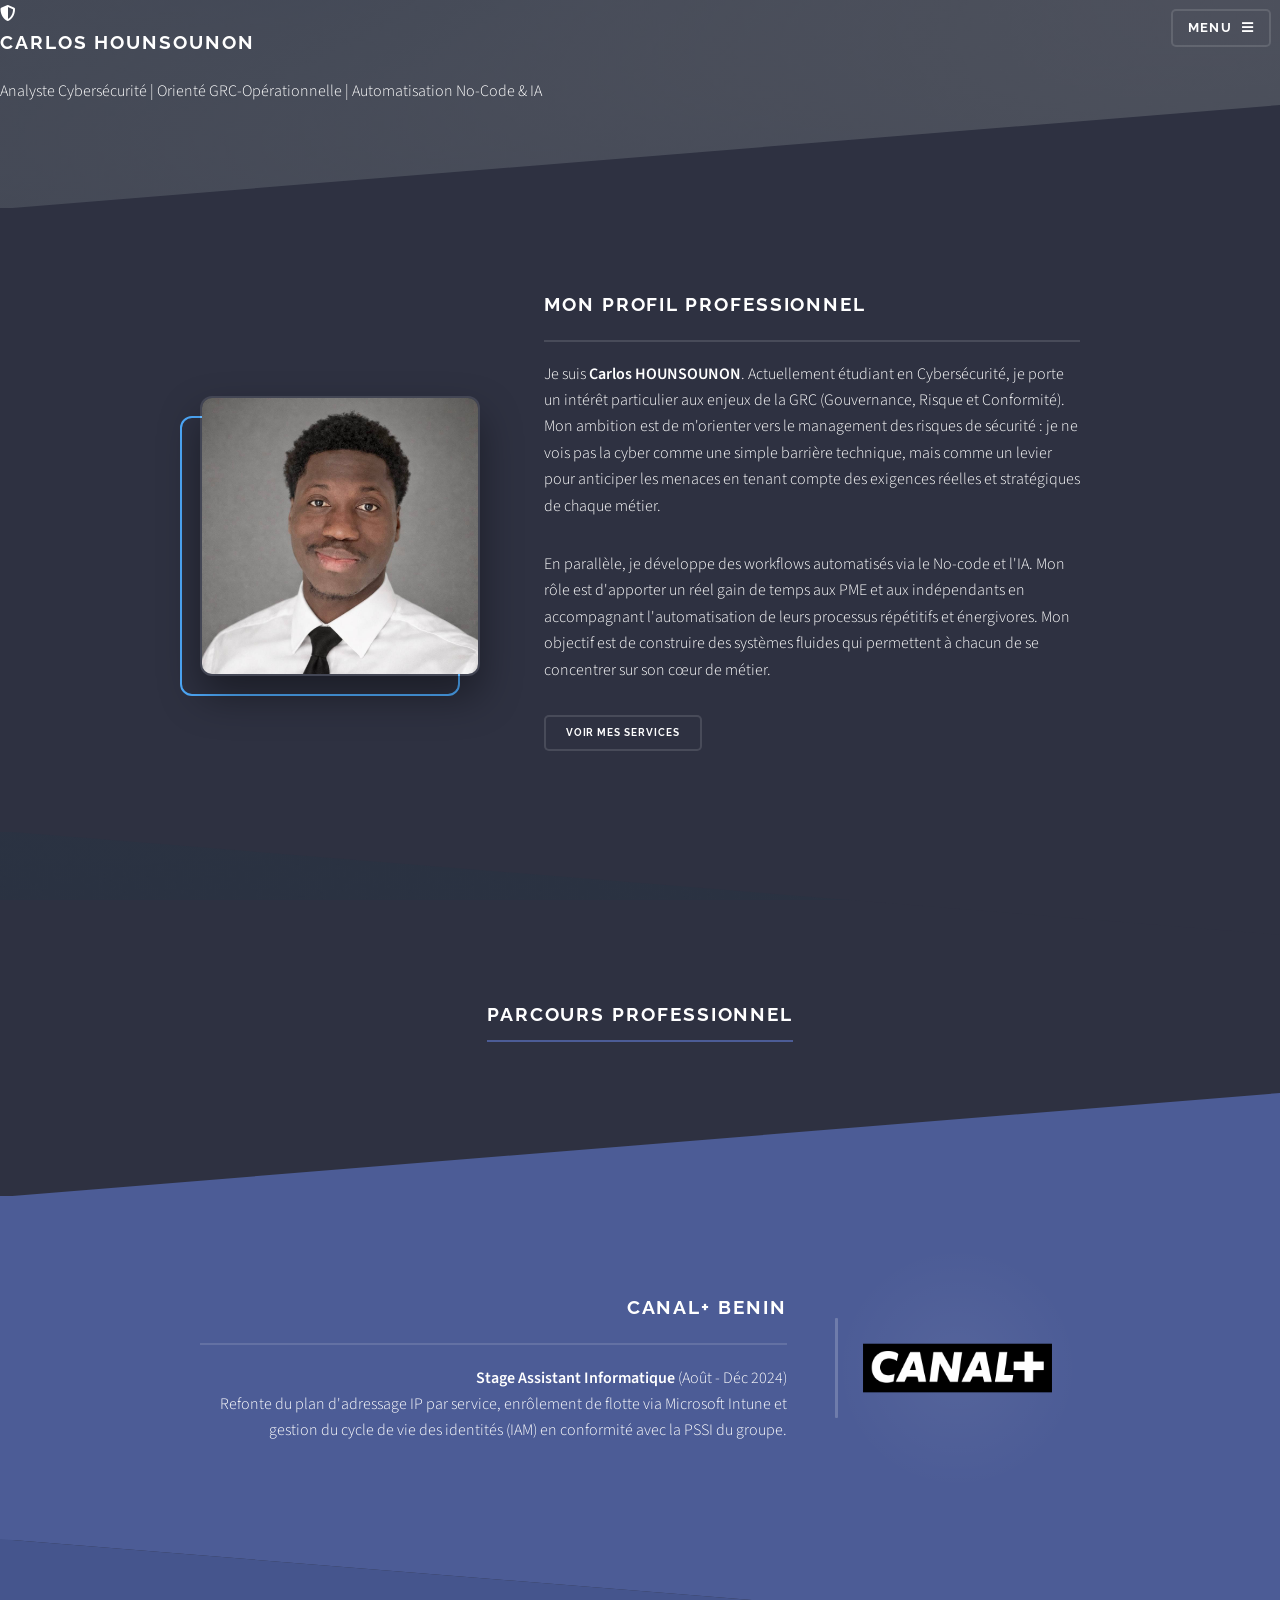
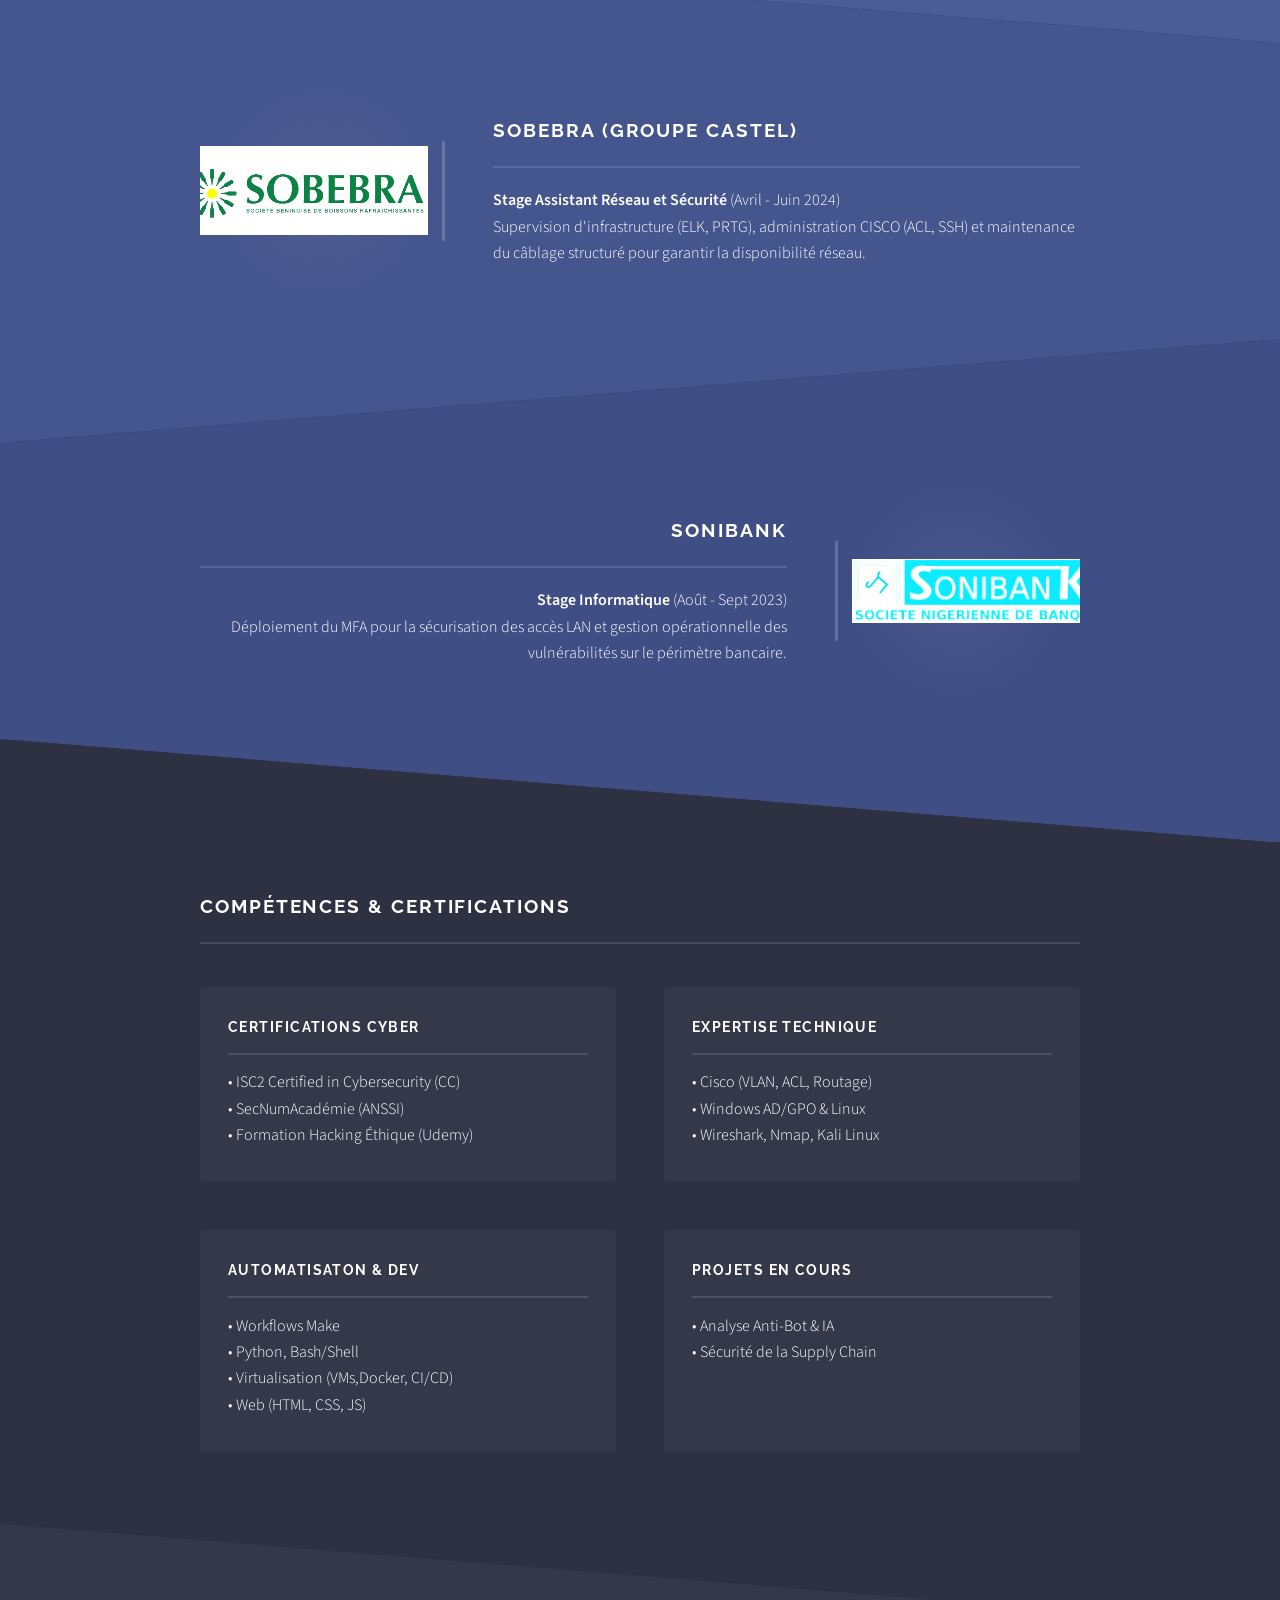
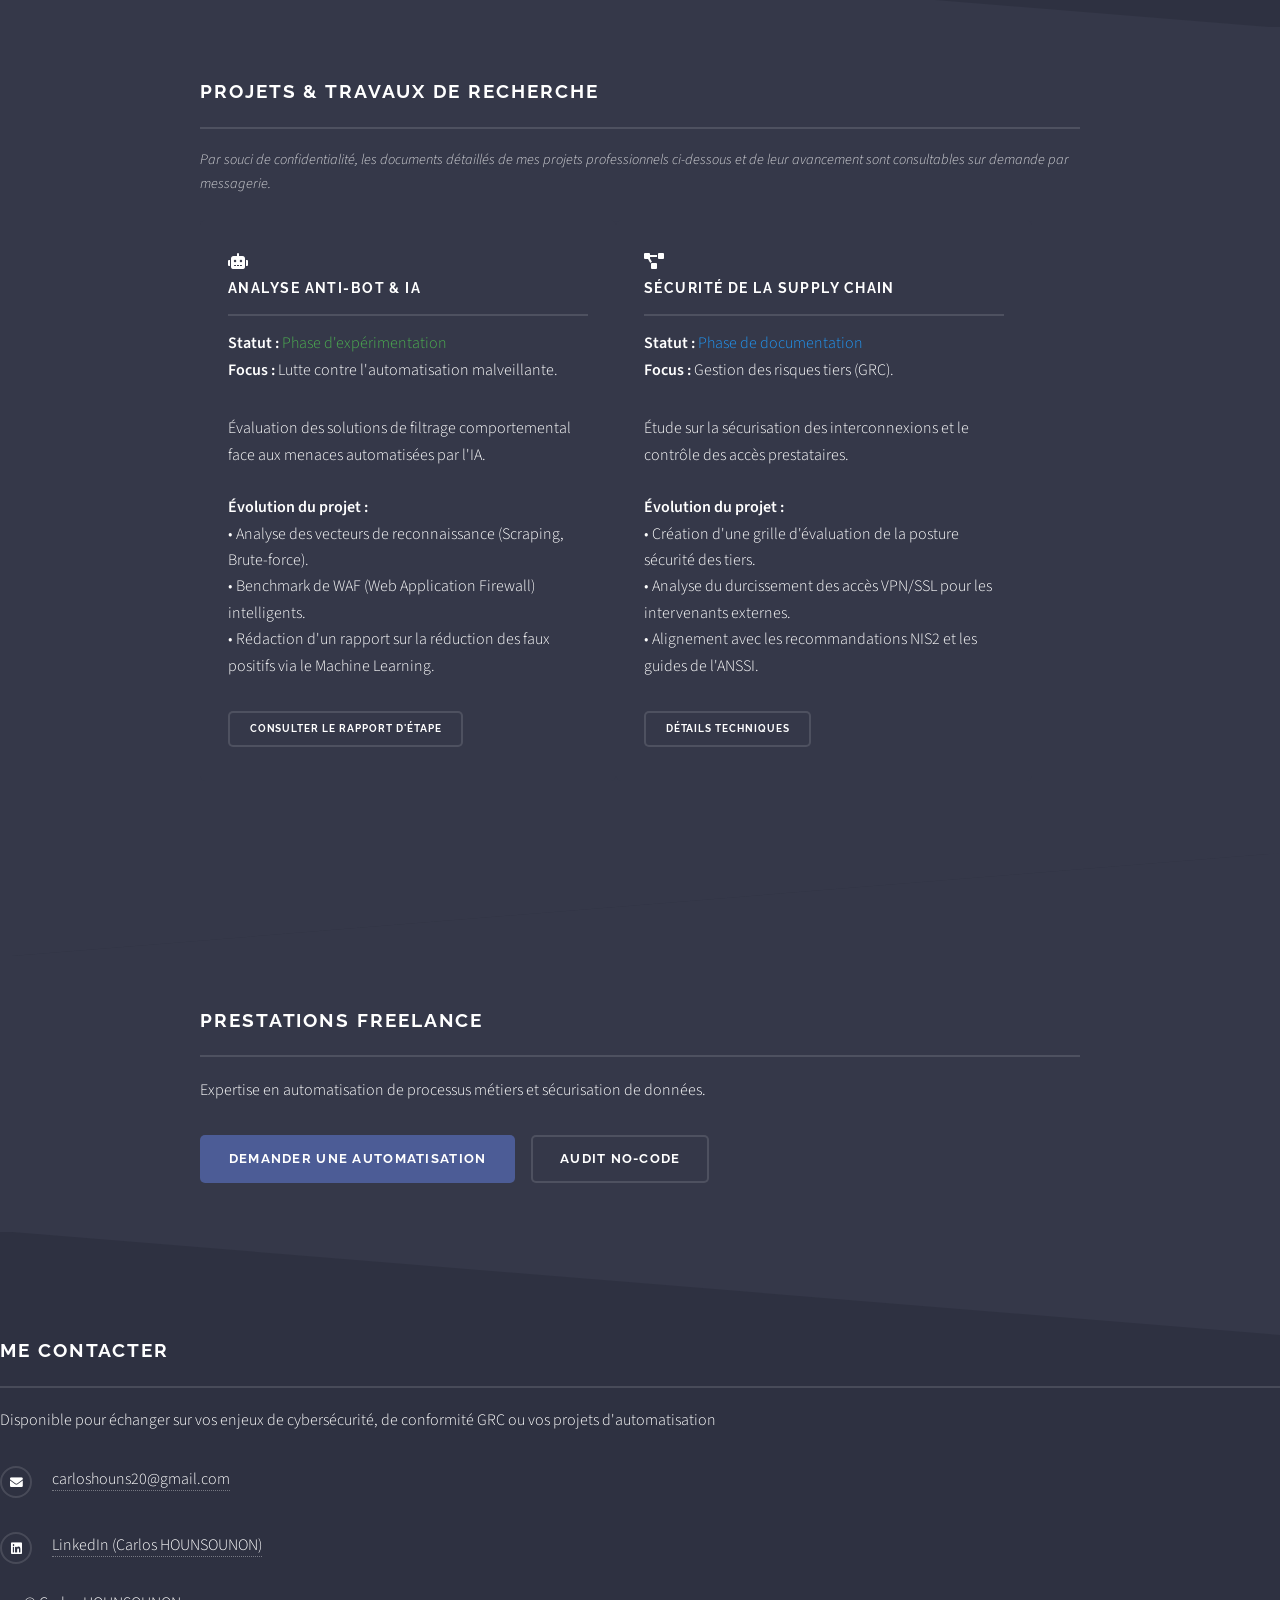
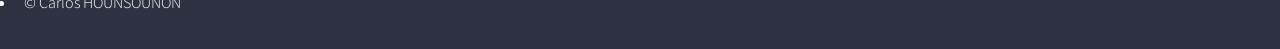
==== commit 21429359: "Update index.html" ====
--- a/index.html
+++ b/index.html
@@ -32,7 +32,7 @@
 						</div>
 					</nav>
 
-				<section id="banner">
+				<section id="accueil">
 						<div class="inner">
 							<div class="logo"><span class="icon solid fa-shield-alt"></span></div>
 							<h2>Carlos HOUNSOUNON</h2>
@@ -67,7 +67,7 @@
         </div>
     </header>
 
-				<section id="wrapper">
+				<section id="experiences">
 
 						<section id="one" class="wrapper spotlight style1">
 								<div class="inner">
@@ -102,7 +102,7 @@
 								</div>
 							</section>
 
-						<section id="four" class="wrapper alt style1">
+						<section id="competences" class="wrapper alt style1">
 								<div class="inner">
 									<h2 class="major">Compétences & Certifications</h2>
 									<section class="features">
@@ -205,7 +205,7 @@
 
 					</section>
 
-				<section id="footer">
+				<section id="contact">
 						<div class="inner">
 							<h2 class="major">Me contacter</h2>
 							<p>Disponible pour échanger sur vos enjeux de cybersécurité, de conformité GRC ou vos projets d'automatisation</p>
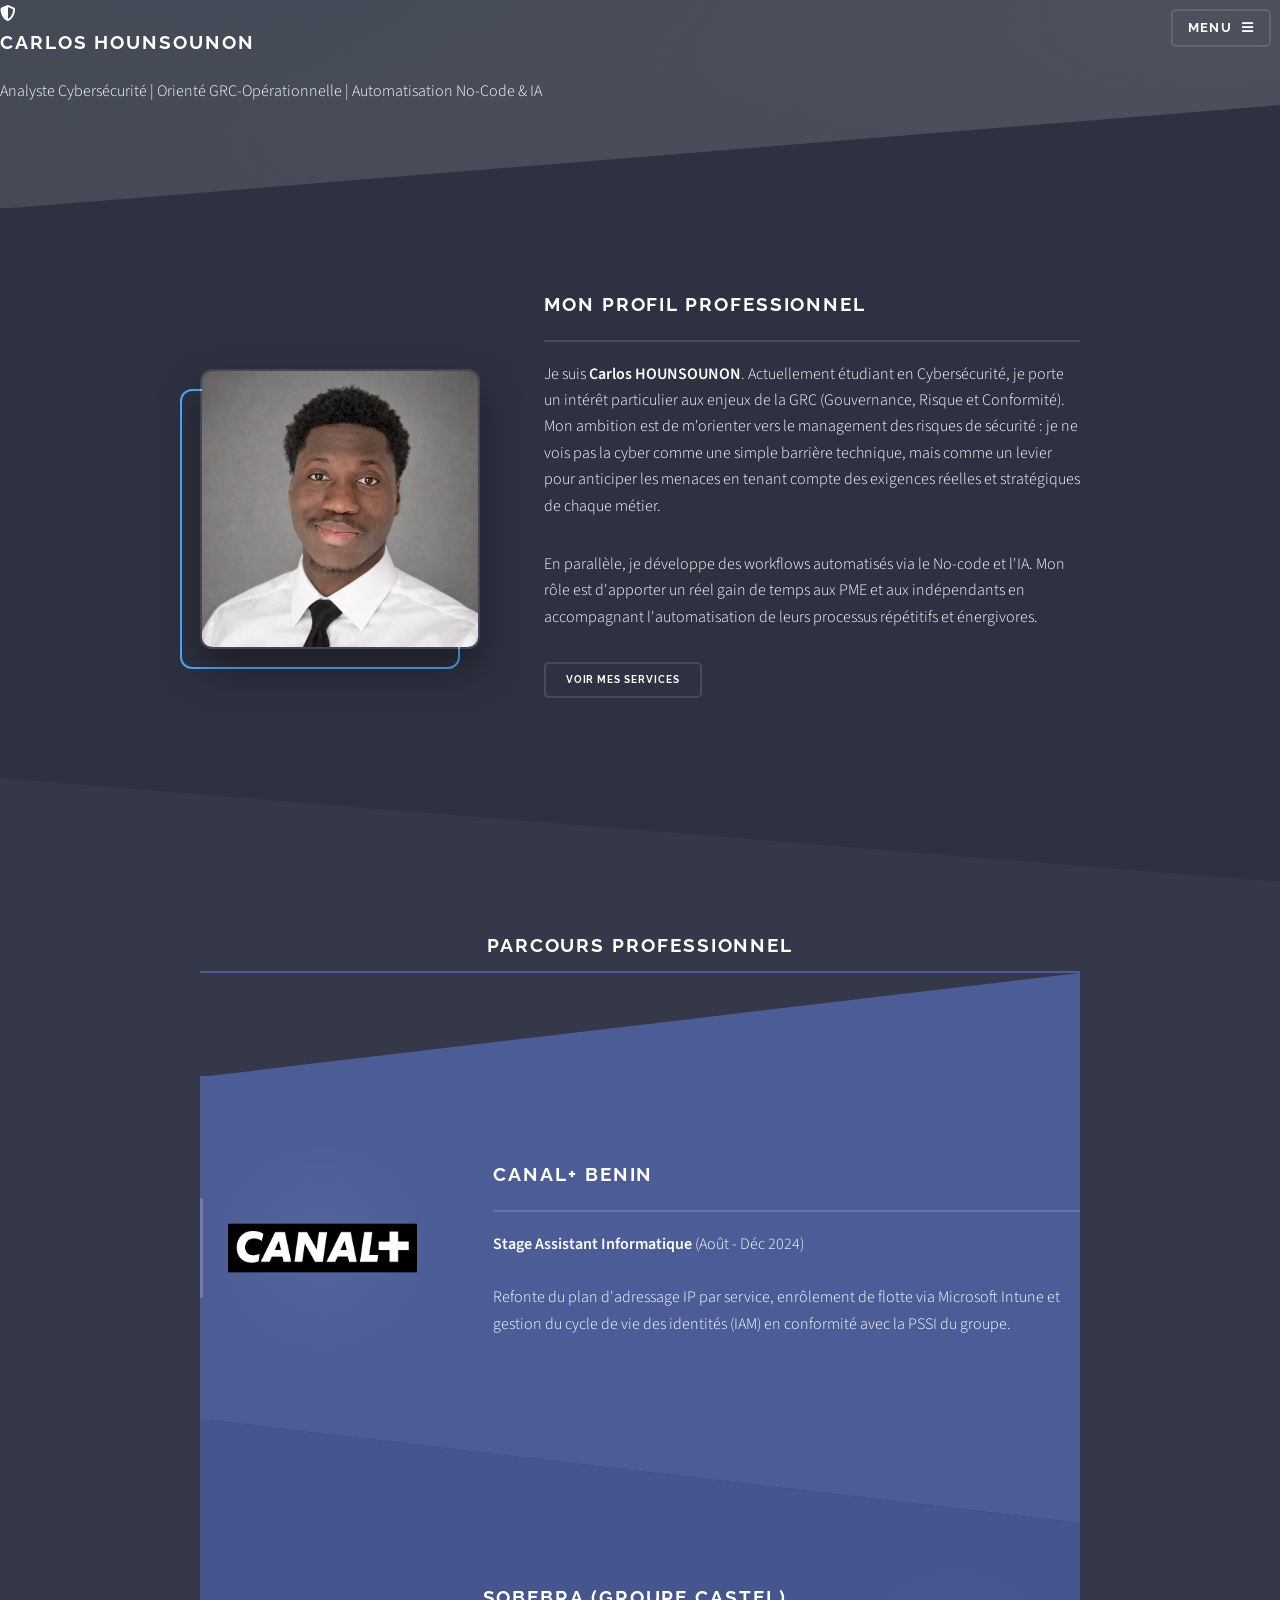
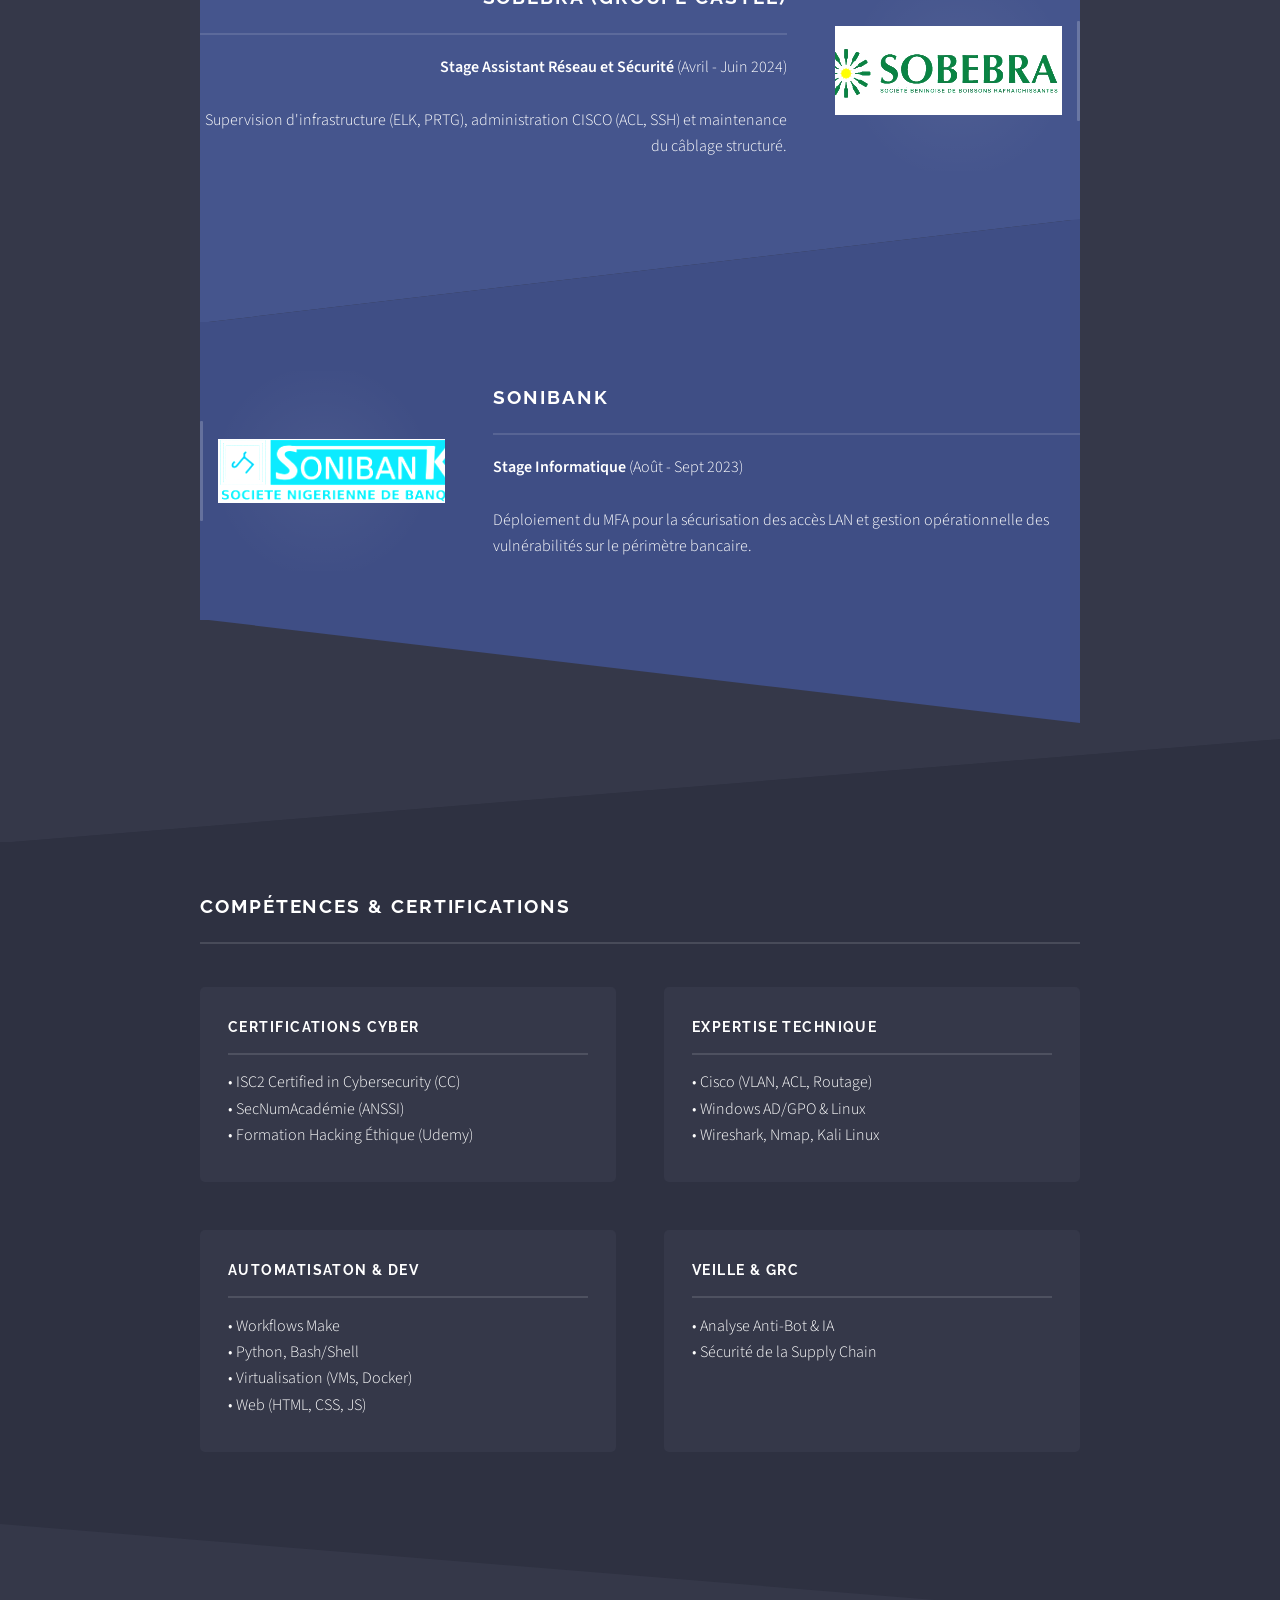
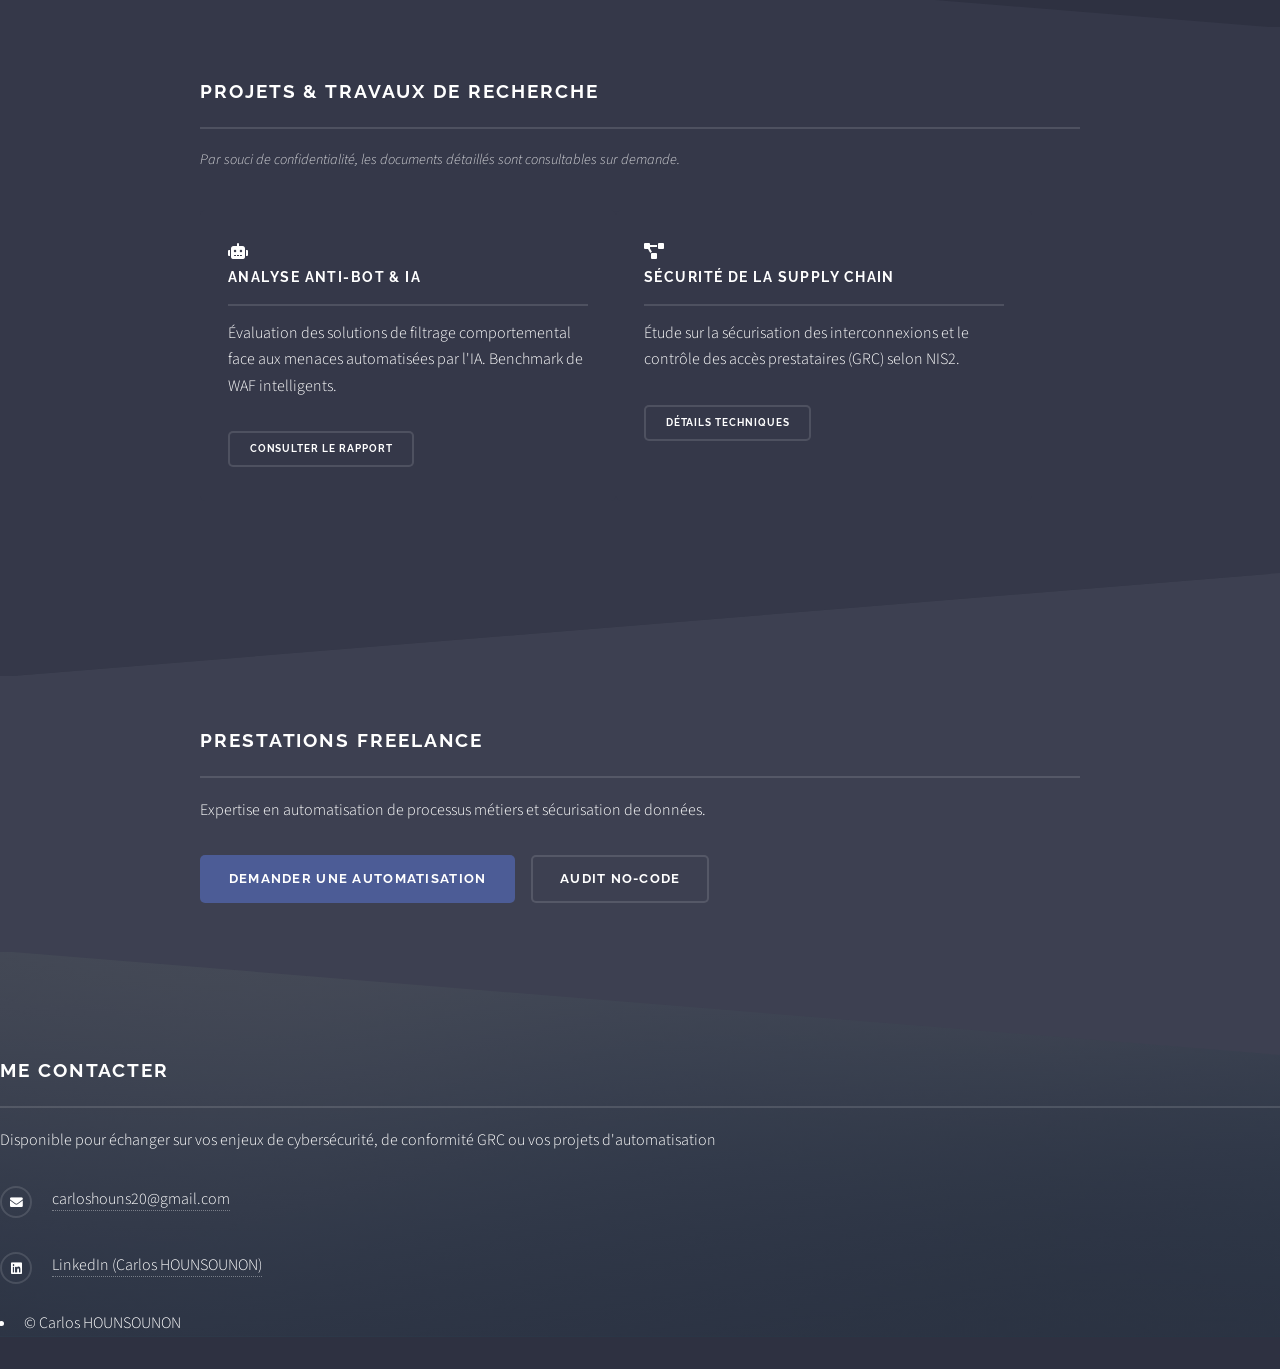
==== commit 7bc6ed62: "Update index.html" ====
--- a/index.html
+++ b/index.html
@@ -1,5 +1,5 @@
 <!DOCTYPE HTML>
-<html>
+<html lang="fr">
 	<head>
 		<title>Carlos HOUNSOUNON | Analyste Cybersécurité</title>
 		<meta charset="utf-8" />
@@ -22,11 +22,13 @@
 						<div class="inner">
 							<h2>Menu</h2>
 							<ul class="links">
-								<li><a href="#banner">Accueil</a></li>
-								<li><a href="#wrapper">Expériences</a></li>
-								<li><a href="#four">Compétences & Certifications</a></li>
+								<li><a href="#accueil">Accueil</a></li>
+								<li><a href="#about-me">Mon Profil</a></li>
+								<li><a href="#experiences">Expériences</a></li>
+								<li><a href="#competences">Compétences & Certifications</a></li>
+								<li><a href="#projects">Projets & Recherche</a></li>
 								<li><a href="#freelance">Prestations Freelance</a></li>
-								<li><a href="#footer">Contact</a></li>
+								<li><a href="#contact">Contact</a></li>
 							</ul>
 							<a href="#" class="close">Fermer</a>
 						</div>
@@ -40,178 +42,143 @@
 						</div>
 					</section>
 
-<section id="about-me" class="wrapper style1">
-    <div class="inner">
-        <div class="profile-block">
-            <div class="profile-image-wrapper">
-                <img src="images/profil.jpg" alt="Carlos HOUNSOUNON" />
-            </div>
-            <div class="profile-content">
-                <h2 class="major">Mon Profil Professionnel</h2>
-                <p>Je suis <strong>Carlos HOUNSOUNON</strong>. Actuellement étudiant en Cybersécurité, je porte un intérêt particulier aux enjeux de la GRC (Gouvernance, Risque et Conformité). Mon ambition est de m'orienter vers le management des risques de sécurité : je ne vois pas la cyber comme une simple barrière technique, mais comme un levier pour anticiper les menaces en tenant compte des exigences réelles et stratégiques de chaque métier.</p>
-    
-				<p>En parallèle, je développe des workflows automatisés via le No-code et l'IA. Mon rôle est d'apporter un réel gain de temps aux PME et aux indépendants en accompagnant l'automatisation de leurs processus répétitifs et énergivores. Mon objectif est de construire des systèmes fluides qui permettent à chacun de se concentrer sur son cœur de métier.</p>
-                <ul class="actions">
-                    <li><a href="#freelance" class="button small">Voir mes services</a></li>
-                </ul>
-            </div>
-        </div>
-    </div>
-</section>
-				
-    <header style="text-align: center; padding: 4em 0 2em 0;">
-        <div class="inner">
-            <h2 style="display: inline-block; border-bottom: solid 2px #4c5c96; padding-bottom: 0.5em; margin-bottom: 1em;">
-                Parcours Professionnel
-            </h2>
-        </div>
-    </header>
-
-				<section id="experiences">
-
-						<section id="one" class="wrapper spotlight style1">
+				<div id="wrapper">
+
+					<section id="about-me" class="wrapper style1">
+						<div class="inner">
+							<div class="profile-block">
+								<div class="profile-image-wrapper">
+									<img src="images/profil.jpg" alt="Carlos HOUNSOUNON" />
+								</div>
+								<div class="profile-content">
+									<h2 class="major">Mon Profil Professionnel</h2>
+									<p>Je suis <strong>Carlos HOUNSOUNON</strong>. Actuellement étudiant en Cybersécurité, je porte un intérêt particulier aux enjeux de la GRC (Gouvernance, Risque et Conformité). Mon ambition est de m'orienter vers le management des risques de sécurité : je ne vois pas la cyber comme une simple barrière technique, mais comme un levier pour anticiper les menaces en tenant compte des exigences réelles et stratégiques de chaque métier.</p>
+									<p>En parallèle, je développe des workflows automatisés via le No-code et l'IA. Mon rôle est d'apporter un réel gain de temps aux PME et aux indépendants en accompagnant l'automatisation de leurs processus répétitifs et énergivores.</p>
+									<ul class="actions">
+										<li><a href="#freelance" class="button small">Voir mes services</a></li>
+									</ul>
+								</div>
+							</div>
+						</div>
+					</section>
+
+					<section id="experiences" class="wrapper alt style2">
+						<div class="inner">
+							<h2 class="major" style="text-align: center; border-bottom: solid 2px #4c5c96; padding-bottom: 0.5em; margin-bottom: 2em;">Parcours Professionnel</h2>
+							
+							<section id="one" class="wrapper spotlight style1">
 								<div class="inner">
-									<a href="#" class="image"><img src="images/canallogo.png" alt="Canal+ Benin" /></a>
+									<a href="https://www.canalplus.com/bj/" class="image"><img src="images/canallogo.png" alt="Canal+ Benin" /></a>
 									<div class="content">
-										<h2 class="major" ><a href="https://www.canalplus.com/bj/"> CANAL+ BENIN </a></h2>
-										<p><strong>Stage Assistant Informatique</strong> (Août - Déc 2024)<br />
+										<h2 class="major">CANAL+ BENIN</h2>
+										<p><strong>Stage Assistant Informatique</strong> (Août - Déc 2024)<br /><br>
 										Refonte du plan d'adressage IP par service, enrôlement de flotte via Microsoft Intune et gestion du cycle de vie des identités (IAM) en conformité avec la PSSI du groupe.</p>
 									</div>
 								</div>
 							</section>
 
-						<section id="two" class="wrapper alt spotlight style2">
+							<section id="two" class="wrapper alt spotlight style2">
 								<div class="inner">
-									<a href="#" class="image"><img src="images/logo-sobebra.jpg" alt="SOBEBRA" class="logo-bright"/></a>
+									<a href="https://www.sobebra.bj/" class="image"><img src="images/logo-sobebra.jpg" alt="SOBEBRA" class="logo-bright"/></a>
 									<div class="content">
-										<h2  class="major"> <a href="https://www.sobebra.bj/"> SOBEBRA (Groupe Castel)</a></h2>
-										<p><strong>Stage Assistant Réseau et Sécurité</strong> (Avril - Juin 2024)<br />
-										Supervision d'infrastructure (ELK, PRTG), administration CISCO (ACL, SSH) et maintenance du câblage structuré pour garantir la disponibilité réseau.</p>
+										<h2 class="major">SOBEBRA (Groupe Castel)</h2>
+										<p><strong>Stage Assistant Réseau et Sécurité</strong> (Avril - Juin 2024)<br /><br>
+										Supervision d'infrastructure (ELK, PRTG), administration CISCO (ACL, SSH) et maintenance du câblage structuré.</p>
 									</div>
 								</div>
 							</section>
 
-						<section id="three" class="wrapper spotlight style3">
+							<section id="three" class="wrapper spotlight style3">
 								<div class="inner">
-									<a href="#" class="image"><img src="images/logo-sonibank.png" alt="SONIBANK" /></a>
+									<a href="https://www.sonibank.com/" class="image"><img src="images/logo-sonibank.png" alt="SONIBANK" /></a>
 									<div class="content">
-										<h2  class="major"><a href="https://www.sonibank.com/">SONIBANK</a></h2>
-										<p><strong>Stage Informatique</strong> (Août - Sept 2023)<br />
+										<h2 class="major">SONIBANK</h2>
+										<p><strong>Stage Informatique</strong> (Août - Sept 2023)<br /><br>
 										Déploiement du MFA pour la sécurisation des accès LAN et gestion opérationnelle des vulnérabilités sur le périmètre bancaire.</p>
 									</div>
 								</div>
 							</section>
-
-						<section id="competences" class="wrapper alt style1">
-								<div class="inner">
-									<h2 class="major">Compétences & Certifications</h2>
-									<section class="features">
-										<article>
-											<h3 class="major">Certifications Cyber</h3>
-											<p>• ISC2 Certified in Cybersecurity (CC)<br />
-											• SecNumAcadémie (ANSSI)<br />
-											• Formation Hacking Éthique (Udemy)</p>
-										</article>
-										<article>
-											<h3 class="major">Expertise Technique</h3>
-											<p>• Cisco (VLAN, ACL, Routage)<br />
-											• Windows AD/GPO & Linux<br />
-											• Wireshark, Nmap, Kali Linux</p>
-										</article>
-										<article>
-											<h3 class="major">Automatisaton & Dev</h3>
-											<p>• Workflows Make<br />
-											• Python, Bash/Shell<br />
-											• Virtualisation (VMs,Docker, CI/CD)<br />
-											• Web (HTML, CSS, JS)</p>
-										</article>
-										<article>
-											<h3 class="major">Projets en cours</h3>
-											<p>• Analyse Anti-Bot & IA<br />
-											• Sécurité de la Supply Chain</p>
-										</article>
-									</section>
-								</div>
-							</section>
-
-
-						<section id="projects" class="wrapper alt style2">
-    <div class="inner">
-        <h2 class="major">Projets & Travaux de Recherche</h2>
-        <div class="features">
-    			<span style="opacity: 0.8; font-style: italic; font-size: 0.9em; margin-bottom: 1px;">
-       				 Par souci de confidentialité, les documents détaillés de mes projets professionnels ci-dessous et de leur avancement sont consultables sur demande par messagerie.
-    			</span>
-			
-            <article>
-                <span class="icon solid fa-robot"></span>
-                <h3 class="major">Analyse Anti-Bot & IA</h3>
-                <p>
-                    <strong>Statut :</strong> <span style="color: #4CAF50;">Phase d'expérimentation</span><br />
-                    <strong>Focus :</strong> Lutte contre l'automatisation malveillante.
-                </p>
-                <p>
-                    Évaluation des solutions de filtrage comportemental face aux menaces automatisées par l'IA. 
-                    <br /><br />
-                    <strong>Évolution du projet :</strong> <br/>
-                    • Analyse des vecteurs de reconnaissance (Scraping, Brute-force).<br />
-                    • Benchmark de WAF (Web Application Firewall) intelligents.<br />
-                    • Rédaction d'un rapport sur la réduction des faux positifs via le Machine Learning.
-                </p>
-                <ul class="actions">
-                    <li><a href="mailto:&#99;&#97;&#114;&#108;&#111;&#115;&#104;&#111;&#117;&#110;&#115;&#50;&#48;&#64;&#103;&#109;&#97;&#105;&#108;&#46;&#99;&#111;&#109;" class="button small">Consulter le Rapport d'Étape</a></li>
-                </ul>
-            </article>
-
-            <article>
-                <span class="icon solid fa-project-diagram"></span>
-                <h3 class="major">Sécurité de la Supply Chain</h3>
-                <p>
-                    <strong>Statut :</strong> <span style="color: #2196F3;">Phase de documentation</span><br />
-                    <strong>Focus :</strong> Gestion des risques tiers (GRC).
-                </p>
-                <p>
-                    Étude sur la sécurisation des interconnexions et le contrôle des accès prestataires.
-                    <br /><br />
-                    <strong>Évolution du projet :</strong><br/>
-                    • Création d'une grille d'évaluation de la posture sécurité des tiers.<br />
-                    • Analyse du durcissement des accès VPN/SSL pour les intervenants externes.<br />
-                    • Alignement avec les recommandations NIS2 et les guides de l'ANSSI.
-                </p>
-                <ul class="actions">
-                    <li><a href="mailto:&#99;&#97;&#114;&#108;&#111;&#115;&#104;&#111;&#117;&#110;&#115;&#50;&#48;&#64;&#103;&#109;&#97;&#105;&#108;&#46;&#99;&#111;&#109;" class="button small">Détails techniques</a></li>
-                </ul>
-            </article>
-
-        </div>
-
-    </div>
-</section>
-
-						<section id="freelance" class="wrapper style2">
-								<div class="inner">
-									<h2 class="major">Prestations Freelance</h2>
-									<p>Expertise en automatisation de processus métiers et sécurisation de données.</p>
-									<div class="row">
-										<div class="col-12">
-											<ul class="actions">
-												<li><a href="prestations.html" class="button primary">Demander une automatisation</a></li>
-												<li><a href="mailto:&#99;&#97;&#114;&#108;&#111;&#115;&#104;&#111;&#117;&#110;&#115;&#50;&#48;&#64;&#103;&#109;&#97;&#105;&#108;&#46;&#99;&#111;&#109;" class="button">Audit No-Code</a></li>
-											</ul>
-										</div>
-									</div>
-								</div>
-							</section>
-
-					</section>
+						</div>
+					</section>
+
+					<section id="competences" class="wrapper style1">
+						<div class="inner">
+							<h2 class="major">Compétences & Certifications</h2>
+							<section class="features">
+								<article>
+									<h3 class="major">Certifications Cyber</h3>
+									<p>• ISC2 Certified in Cybersecurity (CC)<br />
+									• SecNumAcadémie (ANSSI)<br />
+									• Formation Hacking Éthique (Udemy)</p>
+								</article>
+								<article>
+									<h3 class="major">Expertise Technique</h3>
+									<p>• Cisco (VLAN, ACL, Routage)<br />
+									• Windows AD/GPO & Linux<br />
+									• Wireshark, Nmap, Kali Linux</p>
+								</article>
+								<article>
+									<h3 class="major">Automatisaton & Dev</h3>
+									<p>• Workflows Make<br />
+									• Python, Bash/Shell<br />
+									• Virtualisation (VMs, Docker)<br />
+									• Web (HTML, CSS, JS)</p>
+								</article>
+								<article>
+									<h3 class="major">Veille & GRC</h3>
+									<p>• Analyse Anti-Bot & IA<br />
+									• Sécurité de la Supply Chain</p>
+								</article>
+							</section>
+						</div>
+					</section>
+
+					<section id="projects" class="wrapper alt style2">
+						<div class="inner">
+							<h2 class="major">Projets & Travaux de Recherche</h2>
+							<div class="features">
+								<span style="opacity: 0.8; font-style: italic; font-size: 0.9em; margin-bottom: 1em; display: block;">
+									Par souci de confidentialité, les documents détaillés sont consultables sur demande.
+								</span>
+								<article>
+									<span class="icon solid fa-robot"></span>
+									<h3 class="major">Analyse Anti-Bot & IA</h3>
+									<p>Évaluation des solutions de filtrage comportemental face aux menaces automatisées par l'IA. Benchmark de WAF intelligents.</p>
+									<ul class="actions">
+										<li><a href="mailto:carloshouns20@gmail.com" class="button small">Consulter le Rapport</a></li>
+									</ul>
+								</article>
+								<article>
+									<span class="icon solid fa-project-diagram"></span>
+									<h3 class="major">Sécurité de la Supply Chain</h3>
+									<p>Étude sur la sécurisation des interconnexions et le contrôle des accès prestataires (GRC) selon NIS2.</p>
+									<ul class="actions">
+										<li><a href="mailto:carloshouns20@gmail.com" class="button small">Détails techniques</a></li>
+									</ul>
+								</article>
+							</div>
+						</div>
+					</section>
+
+					<section id="freelance" class="wrapper style3">
+						<div class="inner">
+							<h2 class="major">Prestations Freelance</h2>
+							<p>Expertise en automatisation de processus métiers et sécurisation de données.</p>
+							<ul class="actions">
+								<li><a href="prestations.html" class="button primary">Demander une automatisation</a></li>
+								<li><a href="mailto:carloshouns20@gmail.com" class="button">Audit No-Code</a></li>
+							</ul>
+						</div>
+					</section>
+
+				</div>
 
 				<section id="contact">
-						<div class="inner">
+						<div id="footer" class="inner">
 							<h2 class="major">Me contacter</h2>
 							<p>Disponible pour échanger sur vos enjeux de cybersécurité, de conformité GRC ou vos projets d'automatisation</p>
 							<ul class="contact">
-								
-								<li class="icon solid fa-envelope"><a href="mailto:&#99;&#97;&#114;&#108;&#111;&#115;&#104;&#111;&#117;&#110;&#115;&#50;&#48;&#64;&#103;&#109;&#97;&#105;&#108;&#46;&#99;&#111;&#109;">carloshouns20@gmail.com</a></li>
+								<li class="icon solid fa-envelope"><a href="mailto:carloshouns20@gmail.com">carloshouns20@gmail.com</a></li>
 								<li class="icon brands fa-linkedin"><a href="https://www.linkedin.com/in/carlos-hounsounon-303887276/">LinkedIn (Carlos HOUNSOUNON)</a></li>
 							</ul>
 							<ul class="copyright">
--- a/assets/css/main.css
+++ b/assets/css/main.css
@@ -15,7 +15,7 @@
 u, i, center, dl, dt, dd, ol, ul, li, fieldset,
 form, label, legend, table, caption, tbody,
 tfoot, thead, tr, th, td, article, aside,
-canvas, details, embed, figure, figcaption,
+canvas, details, embed, figure, figcaption,accueil, contact , experiences ,
 footer, header, hgroup, menu, nav, output, ruby,
 section, summary, time, mark, audio, video {
 	margin: 0;
@@ -26,7 +26,7 @@
 	vertical-align: baseline;}
 
 article, aside, details, figcaption, figure,
-footer, header, hgroup, menu, nav, section {
+footer, contact, header, hgroup, menu, nav, section {
 	display: block;}
 
 body {
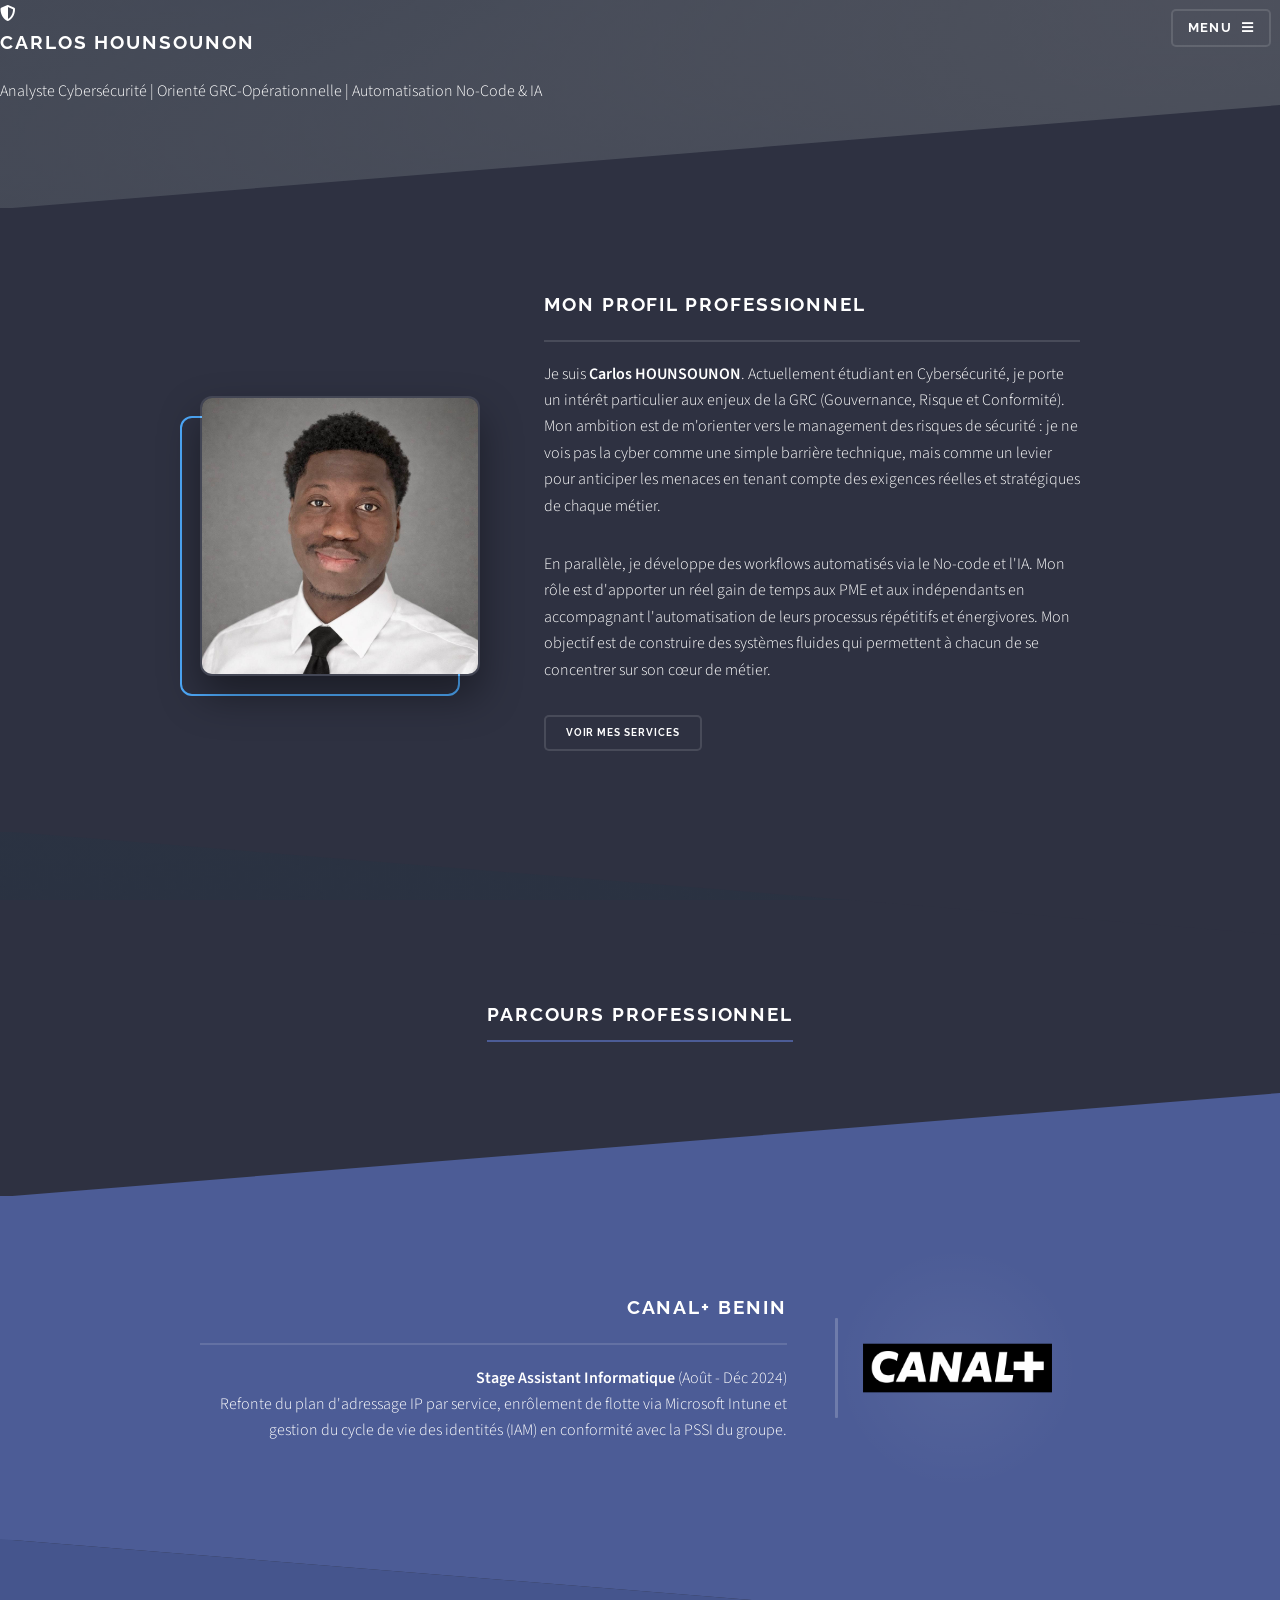
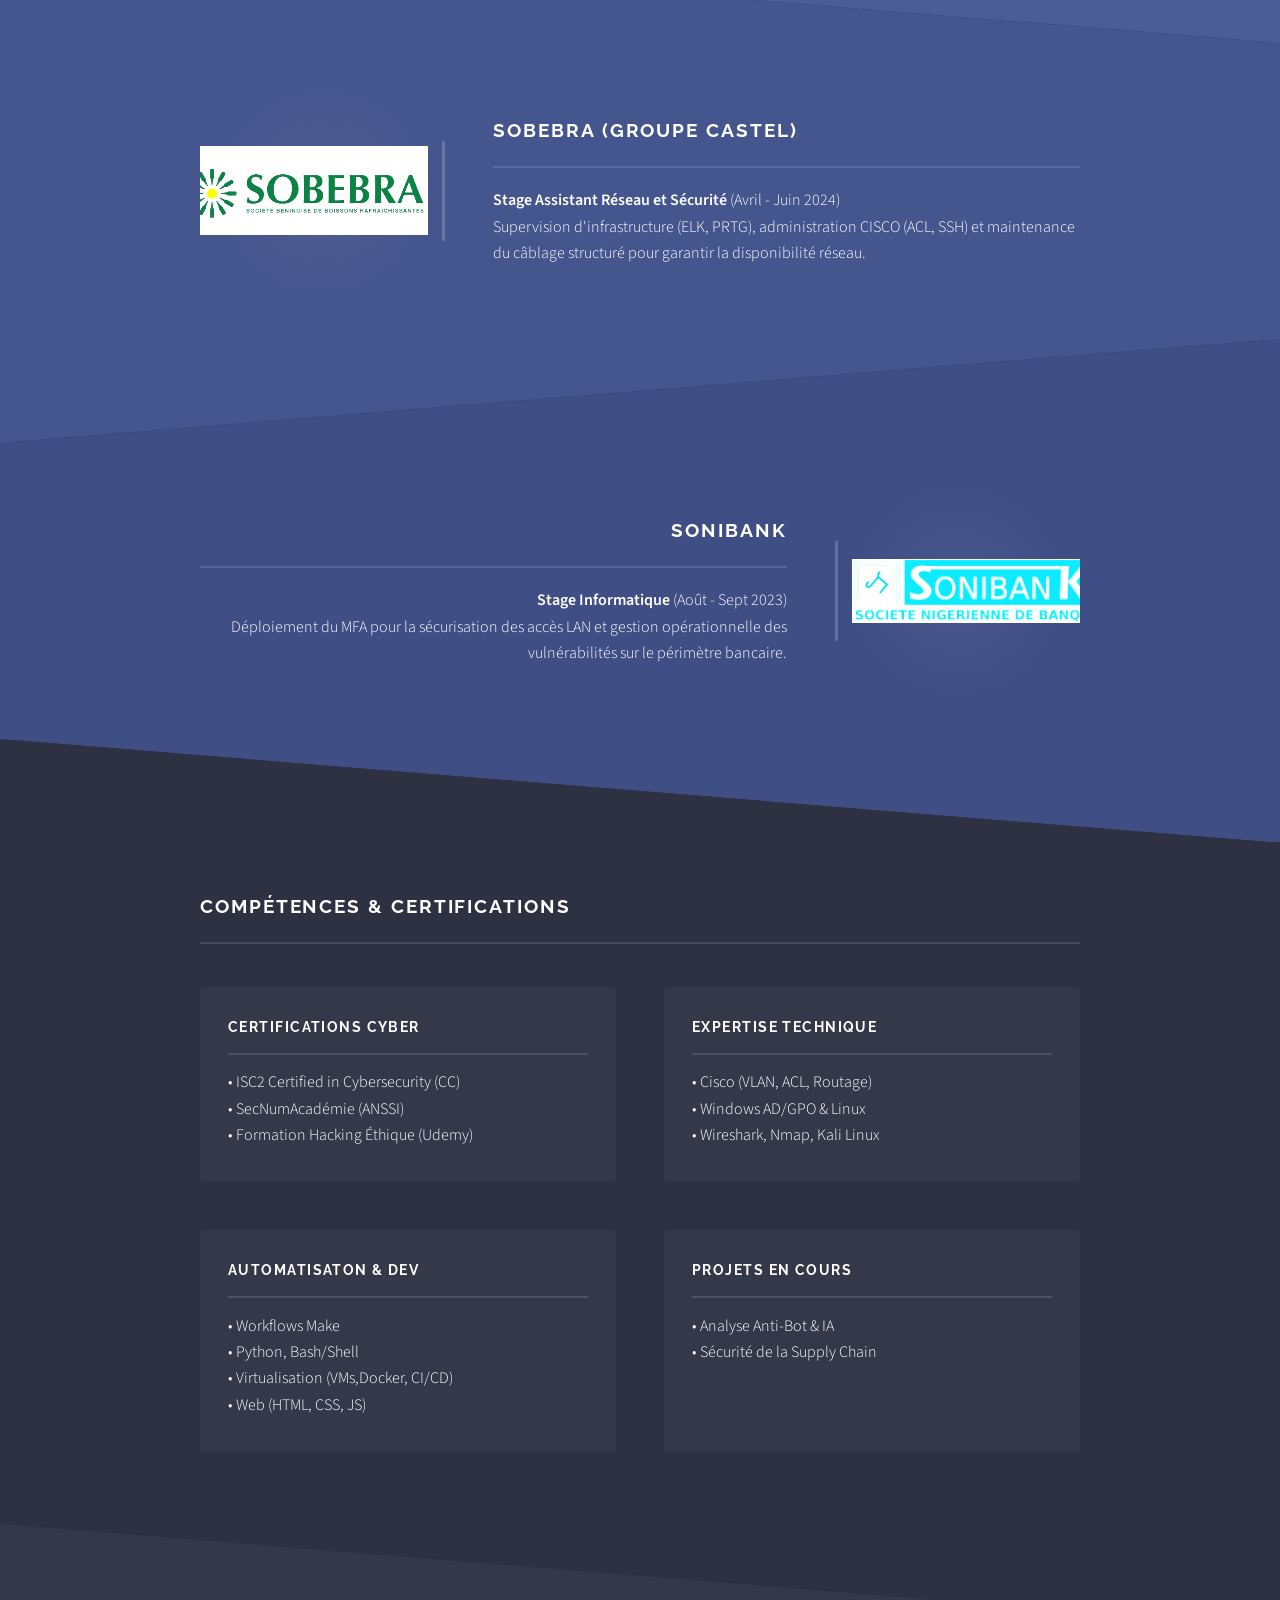
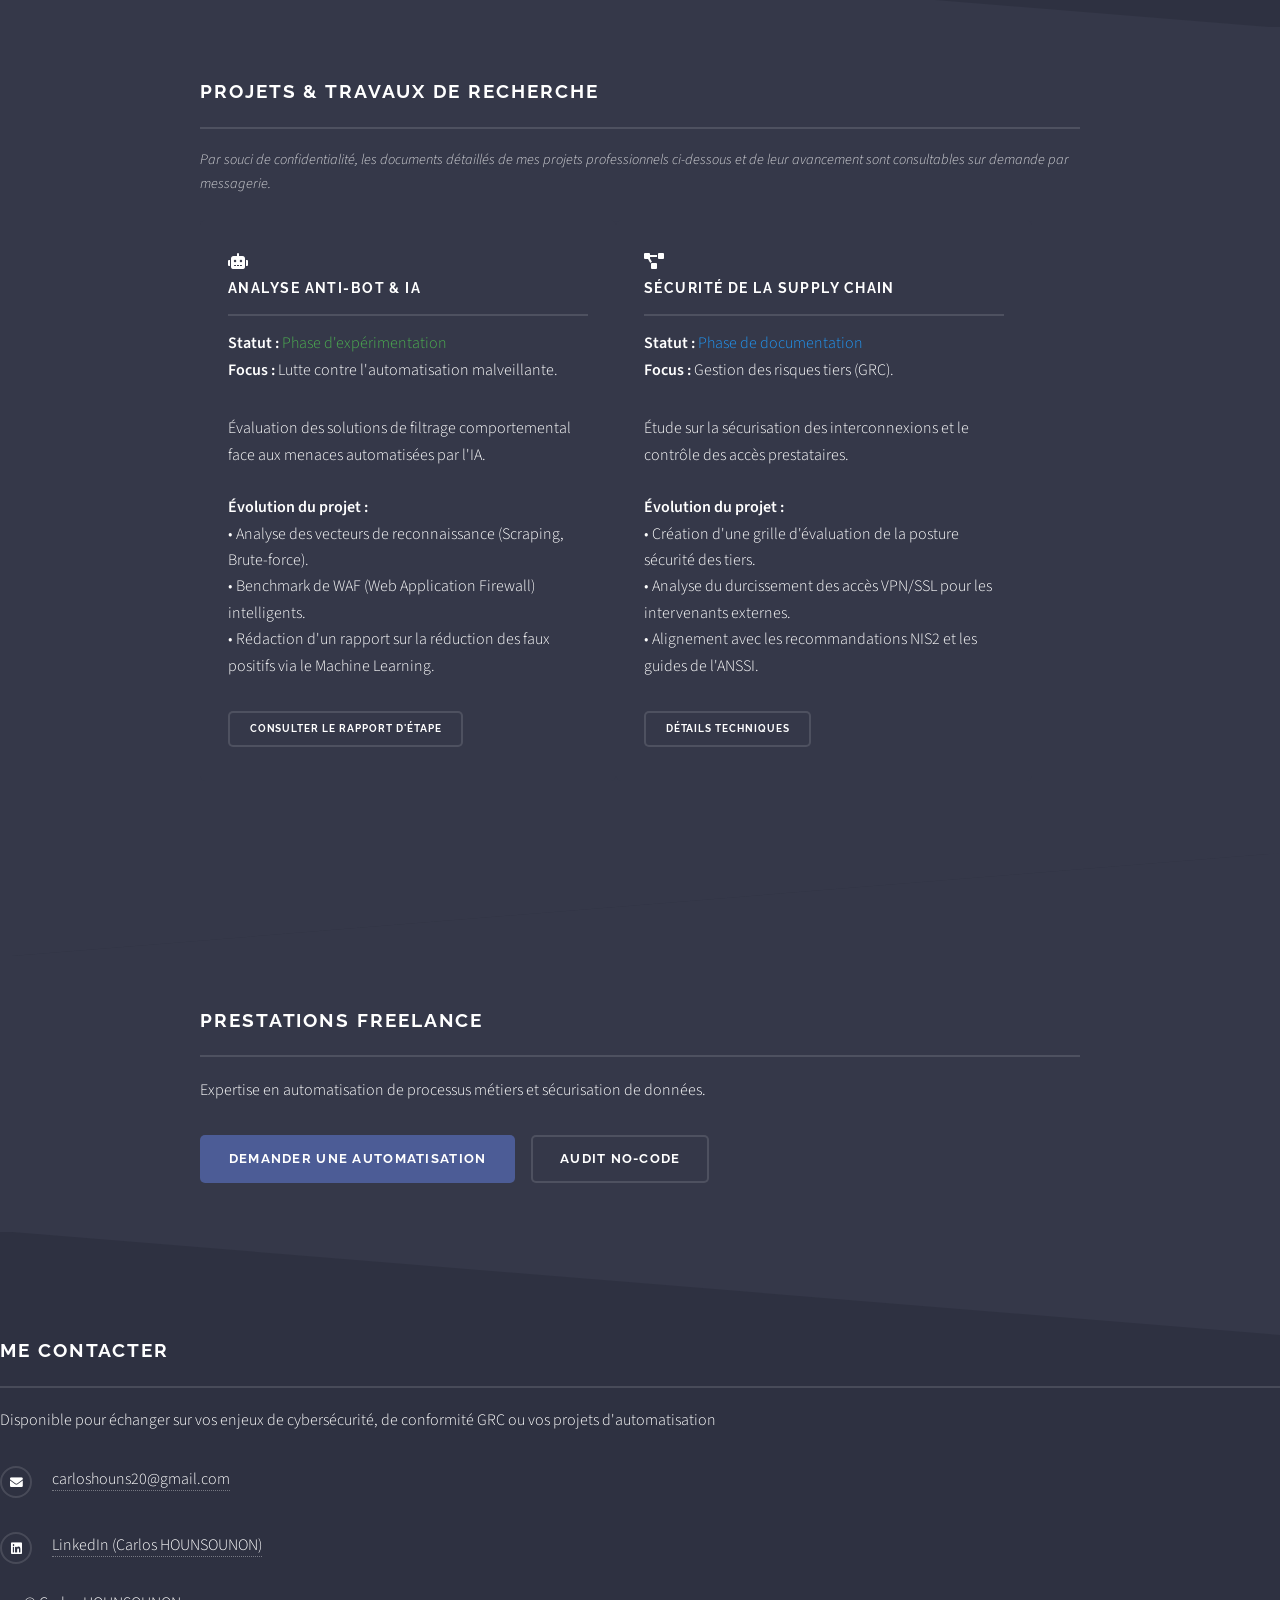
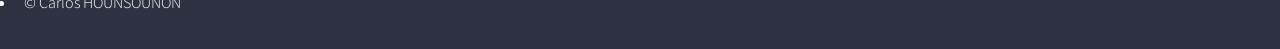
==== commit 29c68f0f: "Update index.html" ====
--- a/index.html
+++ b/index.html
@@ -1,5 +1,5 @@
 <!DOCTYPE HTML>
-<html lang="fr">
+<html>
 	<head>
 		<title>Carlos HOUNSOUNON | Analyste Cybersécurité</title>
 		<meta charset="utf-8" />
@@ -23,10 +23,8 @@
 							<h2>Menu</h2>
 							<ul class="links">
 								<li><a href="#accueil">Accueil</a></li>
-								<li><a href="#about-me">Mon Profil</a></li>
 								<li><a href="#experiences">Expériences</a></li>
 								<li><a href="#competences">Compétences & Certifications</a></li>
-								<li><a href="#projects">Projets & Recherche</a></li>
 								<li><a href="#freelance">Prestations Freelance</a></li>
 								<li><a href="#contact">Contact</a></li>
 							</ul>
@@ -42,143 +40,178 @@
 						</div>
 					</section>
 
-				<div id="wrapper">
-
-					<section id="about-me" class="wrapper style1">
+<section id="about-me" class="wrapper style1">
+    <div class="inner">
+        <div class="profile-block">
+            <div class="profile-image-wrapper">
+                <img src="images/profil.jpg" alt="Carlos HOUNSOUNON" />
+            </div>
+            <div class="profile-content">
+                <h2 class="major">Mon Profil Professionnel</h2>
+                <p>Je suis <strong>Carlos HOUNSOUNON</strong>. Actuellement étudiant en Cybersécurité, je porte un intérêt particulier aux enjeux de la GRC (Gouvernance, Risque et Conformité). Mon ambition est de m'orienter vers le management des risques de sécurité : je ne vois pas la cyber comme une simple barrière technique, mais comme un levier pour anticiper les menaces en tenant compte des exigences réelles et stratégiques de chaque métier.</p>
+    
+				<p>En parallèle, je développe des workflows automatisés via le No-code et l'IA. Mon rôle est d'apporter un réel gain de temps aux PME et aux indépendants en accompagnant l'automatisation de leurs processus répétitifs et énergivores. Mon objectif est de construire des systèmes fluides qui permettent à chacun de se concentrer sur son cœur de métier.</p>
+                <ul class="actions">
+                    <li><a href="#freelance" class="button small">Voir mes services</a></li>
+                </ul>
+            </div>
+        </div>
+    </div>
+</section>
+				
+    <header style="text-align: center; padding: 4em 0 2em 0;">
+        <div class="inner">
+            <h2 style="display: inline-block; border-bottom: solid 2px #4c5c96; padding-bottom: 0.5em; margin-bottom: 1em;">
+                Parcours Professionnel
+            </h2>
+        </div>
+    </header>
+
+				<section id="experiences">
+
+						<section id="one" class="wrapper spotlight style1">
+								<div class="inner">
+									<a href="#" class="image"><img src="images/canallogo.png" alt="Canal+ Benin" /></a>
+									<div class="content">
+										<h2 class="major" ><a href="https://www.canalplus.com/bj/"> CANAL+ BENIN </a></h2>
+										<p><strong>Stage Assistant Informatique</strong> (Août - Déc 2024)<br />
+										Refonte du plan d'adressage IP par service, enrôlement de flotte via Microsoft Intune et gestion du cycle de vie des identités (IAM) en conformité avec la PSSI du groupe.</p>
+									</div>
+								</div>
+							</section>
+
+						<section id="two" class="wrapper alt spotlight style2">
+								<div class="inner">
+									<a href="#" class="image"><img src="images/logo-sobebra.jpg" alt="SOBEBRA" class="logo-bright"/></a>
+									<div class="content">
+										<h2  class="major"> <a href="https://www.sobebra.bj/"> SOBEBRA (Groupe Castel)</a></h2>
+										<p><strong>Stage Assistant Réseau et Sécurité</strong> (Avril - Juin 2024)<br />
+										Supervision d'infrastructure (ELK, PRTG), administration CISCO (ACL, SSH) et maintenance du câblage structuré pour garantir la disponibilité réseau.</p>
+									</div>
+								</div>
+							</section>
+
+						<section id="three" class="wrapper spotlight style3">
+								<div class="inner">
+									<a href="#" class="image"><img src="images/logo-sonibank.png" alt="SONIBANK" /></a>
+									<div class="content">
+										<h2  class="major"><a href="https://www.sonibank.com/">SONIBANK</a></h2>
+										<p><strong>Stage Informatique</strong> (Août - Sept 2023)<br />
+										Déploiement du MFA pour la sécurisation des accès LAN et gestion opérationnelle des vulnérabilités sur le périmètre bancaire.</p>
+									</div>
+								</div>
+							</section>
+
+						<section id="competences" class="wrapper alt style1">
+								<div class="inner">
+									<h2 class="major">Compétences & Certifications</h2>
+									<section class="features">
+										<article>
+											<h3 class="major">Certifications Cyber</h3>
+											<p>• ISC2 Certified in Cybersecurity (CC)<br />
+											• SecNumAcadémie (ANSSI)<br />
+											• Formation Hacking Éthique (Udemy)</p>
+										</article>
+										<article>
+											<h3 class="major">Expertise Technique</h3>
+											<p>• Cisco (VLAN, ACL, Routage)<br />
+											• Windows AD/GPO & Linux<br />
+											• Wireshark, Nmap, Kali Linux</p>
+										</article>
+										<article>
+											<h3 class="major">Automatisaton & Dev</h3>
+											<p>• Workflows Make<br />
+											• Python, Bash/Shell<br />
+											• Virtualisation (VMs,Docker, CI/CD)<br />
+											• Web (HTML, CSS, JS)</p>
+										</article>
+										<article>
+											<h3 class="major">Projets en cours</h3>
+											<p>• Analyse Anti-Bot & IA<br />
+											• Sécurité de la Supply Chain</p>
+										</article>
+									</section>
+								</div>
+							</section>
+
+
+						<section id="projects" class="wrapper alt style2">
+    <div class="inner">
+        <h2 class="major">Projets & Travaux de Recherche</h2>
+        <div class="features">
+    			<span style="opacity: 0.8; font-style: italic; font-size: 0.9em; margin-bottom: 1px;">
+       				 Par souci de confidentialité, les documents détaillés de mes projets professionnels ci-dessous et de leur avancement sont consultables sur demande par messagerie.
+    			</span>
+			
+            <article>
+                <span class="icon solid fa-robot"></span>
+                <h3 class="major">Analyse Anti-Bot & IA</h3>
+                <p>
+                    <strong>Statut :</strong> <span style="color: #4CAF50;">Phase d'expérimentation</span><br />
+                    <strong>Focus :</strong> Lutte contre l'automatisation malveillante.
+                </p>
+                <p>
+                    Évaluation des solutions de filtrage comportemental face aux menaces automatisées par l'IA. 
+                    <br /><br />
+                    <strong>Évolution du projet :</strong> <br/>
+                    • Analyse des vecteurs de reconnaissance (Scraping, Brute-force).<br />
+                    • Benchmark de WAF (Web Application Firewall) intelligents.<br />
+                    • Rédaction d'un rapport sur la réduction des faux positifs via le Machine Learning.
+                </p>
+                <ul class="actions">
+                    <li><a href="mailto:&#99;&#97;&#114;&#108;&#111;&#115;&#104;&#111;&#117;&#110;&#115;&#50;&#48;&#64;&#103;&#109;&#97;&#105;&#108;&#46;&#99;&#111;&#109;" class="button small">Consulter le Rapport d'Étape</a></li>
+                </ul>
+            </article>
+
+            <article>
+                <span class="icon solid fa-project-diagram"></span>
+                <h3 class="major">Sécurité de la Supply Chain</h3>
+                <p>
+                    <strong>Statut :</strong> <span style="color: #2196F3;">Phase de documentation</span><br />
+                    <strong>Focus :</strong> Gestion des risques tiers (GRC).
+                </p>
+                <p>
+                    Étude sur la sécurisation des interconnexions et le contrôle des accès prestataires.
+                    <br /><br />
+                    <strong>Évolution du projet :</strong><br/>
+                    • Création d'une grille d'évaluation de la posture sécurité des tiers.<br />
+                    • Analyse du durcissement des accès VPN/SSL pour les intervenants externes.<br />
+                    • Alignement avec les recommandations NIS2 et les guides de l'ANSSI.
+                </p>
+                <ul class="actions">
+                    <li><a href="mailto:&#99;&#97;&#114;&#108;&#111;&#115;&#104;&#111;&#117;&#110;&#115;&#50;&#48;&#64;&#103;&#109;&#97;&#105;&#108;&#46;&#99;&#111;&#109;" class="button small">Détails techniques</a></li>
+                </ul>
+            </article>
+
+        </div>
+
+    </div>
+</section>
+
+						<section id="freelance" class="wrapper style2">
+								<div class="inner">
+									<h2 class="major">Prestations Freelance</h2>
+									<p>Expertise en automatisation de processus métiers et sécurisation de données.</p>
+									<div class="row">
+										<div class="col-12">
+											<ul class="actions">
+												<li><a href="prestations.html" class="button primary">Demander une automatisation</a></li>
+												<li><a href="mailto:&#99;&#97;&#114;&#108;&#111;&#115;&#104;&#111;&#117;&#110;&#115;&#50;&#48;&#64;&#103;&#109;&#97;&#105;&#108;&#46;&#99;&#111;&#109;" class="button">Audit No-Code</a></li>
+											</ul>
+										</div>
+									</div>
+								</div>
+							</section>
+
+					</section>
+
+				<section id="contact">
 						<div class="inner">
-							<div class="profile-block">
-								<div class="profile-image-wrapper">
-									<img src="images/profil.jpg" alt="Carlos HOUNSOUNON" />
-								</div>
-								<div class="profile-content">
-									<h2 class="major">Mon Profil Professionnel</h2>
-									<p>Je suis <strong>Carlos HOUNSOUNON</strong>. Actuellement étudiant en Cybersécurité, je porte un intérêt particulier aux enjeux de la GRC (Gouvernance, Risque et Conformité). Mon ambition est de m'orienter vers le management des risques de sécurité : je ne vois pas la cyber comme une simple barrière technique, mais comme un levier pour anticiper les menaces en tenant compte des exigences réelles et stratégiques de chaque métier.</p>
-									<p>En parallèle, je développe des workflows automatisés via le No-code et l'IA. Mon rôle est d'apporter un réel gain de temps aux PME et aux indépendants en accompagnant l'automatisation de leurs processus répétitifs et énergivores.</p>
-									<ul class="actions">
-										<li><a href="#freelance" class="button small">Voir mes services</a></li>
-									</ul>
-								</div>
-							</div>
-						</div>
-					</section>
-
-					<section id="experiences" class="wrapper alt style2">
-						<div class="inner">
-							<h2 class="major" style="text-align: center; border-bottom: solid 2px #4c5c96; padding-bottom: 0.5em; margin-bottom: 2em;">Parcours Professionnel</h2>
-							
-							<section id="one" class="wrapper spotlight style1">
-								<div class="inner">
-									<a href="https://www.canalplus.com/bj/" class="image"><img src="images/canallogo.png" alt="Canal+ Benin" /></a>
-									<div class="content">
-										<h2 class="major">CANAL+ BENIN</h2>
-										<p><strong>Stage Assistant Informatique</strong> (Août - Déc 2024)<br /><br>
-										Refonte du plan d'adressage IP par service, enrôlement de flotte via Microsoft Intune et gestion du cycle de vie des identités (IAM) en conformité avec la PSSI du groupe.</p>
-									</div>
-								</div>
-							</section>
-
-							<section id="two" class="wrapper alt spotlight style2">
-								<div class="inner">
-									<a href="https://www.sobebra.bj/" class="image"><img src="images/logo-sobebra.jpg" alt="SOBEBRA" class="logo-bright"/></a>
-									<div class="content">
-										<h2 class="major">SOBEBRA (Groupe Castel)</h2>
-										<p><strong>Stage Assistant Réseau et Sécurité</strong> (Avril - Juin 2024)<br /><br>
-										Supervision d'infrastructure (ELK, PRTG), administration CISCO (ACL, SSH) et maintenance du câblage structuré.</p>
-									</div>
-								</div>
-							</section>
-
-							<section id="three" class="wrapper spotlight style3">
-								<div class="inner">
-									<a href="https://www.sonibank.com/" class="image"><img src="images/logo-sonibank.png" alt="SONIBANK" /></a>
-									<div class="content">
-										<h2 class="major">SONIBANK</h2>
-										<p><strong>Stage Informatique</strong> (Août - Sept 2023)<br /><br>
-										Déploiement du MFA pour la sécurisation des accès LAN et gestion opérationnelle des vulnérabilités sur le périmètre bancaire.</p>
-									</div>
-								</div>
-							</section>
-						</div>
-					</section>
-
-					<section id="competences" class="wrapper style1">
-						<div class="inner">
-							<h2 class="major">Compétences & Certifications</h2>
-							<section class="features">
-								<article>
-									<h3 class="major">Certifications Cyber</h3>
-									<p>• ISC2 Certified in Cybersecurity (CC)<br />
-									• SecNumAcadémie (ANSSI)<br />
-									• Formation Hacking Éthique (Udemy)</p>
-								</article>
-								<article>
-									<h3 class="major">Expertise Technique</h3>
-									<p>• Cisco (VLAN, ACL, Routage)<br />
-									• Windows AD/GPO & Linux<br />
-									• Wireshark, Nmap, Kali Linux</p>
-								</article>
-								<article>
-									<h3 class="major">Automatisaton & Dev</h3>
-									<p>• Workflows Make<br />
-									• Python, Bash/Shell<br />
-									• Virtualisation (VMs, Docker)<br />
-									• Web (HTML, CSS, JS)</p>
-								</article>
-								<article>
-									<h3 class="major">Veille & GRC</h3>
-									<p>• Analyse Anti-Bot & IA<br />
-									• Sécurité de la Supply Chain</p>
-								</article>
-							</section>
-						</div>
-					</section>
-
-					<section id="projects" class="wrapper alt style2">
-						<div class="inner">
-							<h2 class="major">Projets & Travaux de Recherche</h2>
-							<div class="features">
-								<span style="opacity: 0.8; font-style: italic; font-size: 0.9em; margin-bottom: 1em; display: block;">
-									Par souci de confidentialité, les documents détaillés sont consultables sur demande.
-								</span>
-								<article>
-									<span class="icon solid fa-robot"></span>
-									<h3 class="major">Analyse Anti-Bot & IA</h3>
-									<p>Évaluation des solutions de filtrage comportemental face aux menaces automatisées par l'IA. Benchmark de WAF intelligents.</p>
-									<ul class="actions">
-										<li><a href="mailto:carloshouns20@gmail.com" class="button small">Consulter le Rapport</a></li>
-									</ul>
-								</article>
-								<article>
-									<span class="icon solid fa-project-diagram"></span>
-									<h3 class="major">Sécurité de la Supply Chain</h3>
-									<p>Étude sur la sécurisation des interconnexions et le contrôle des accès prestataires (GRC) selon NIS2.</p>
-									<ul class="actions">
-										<li><a href="mailto:carloshouns20@gmail.com" class="button small">Détails techniques</a></li>
-									</ul>
-								</article>
-							</div>
-						</div>
-					</section>
-
-					<section id="freelance" class="wrapper style3">
-						<div class="inner">
-							<h2 class="major">Prestations Freelance</h2>
-							<p>Expertise en automatisation de processus métiers et sécurisation de données.</p>
-							<ul class="actions">
-								<li><a href="prestations.html" class="button primary">Demander une automatisation</a></li>
-								<li><a href="mailto:carloshouns20@gmail.com" class="button">Audit No-Code</a></li>
-							</ul>
-						</div>
-					</section>
-
-				</div>
-
-				<section id="contact">
-						<div id="footer" class="inner">
 							<h2 class="major">Me contacter</h2>
 							<p>Disponible pour échanger sur vos enjeux de cybersécurité, de conformité GRC ou vos projets d'automatisation</p>
 							<ul class="contact">
-								<li class="icon solid fa-envelope"><a href="mailto:carloshouns20@gmail.com">carloshouns20@gmail.com</a></li>
+								
+								<li class="icon solid fa-envelope"><a href="mailto:&#99;&#97;&#114;&#108;&#111;&#115;&#104;&#111;&#117;&#110;&#115;&#50;&#48;&#64;&#103;&#109;&#97;&#105;&#108;&#46;&#99;&#111;&#109;">carloshouns20@gmail.com</a></li>
 								<li class="icon brands fa-linkedin"><a href="https://www.linkedin.com/in/carlos-hounsounon-303887276/">LinkedIn (Carlos HOUNSOUNON)</a></li>
 							</ul>
 							<ul class="copyright">
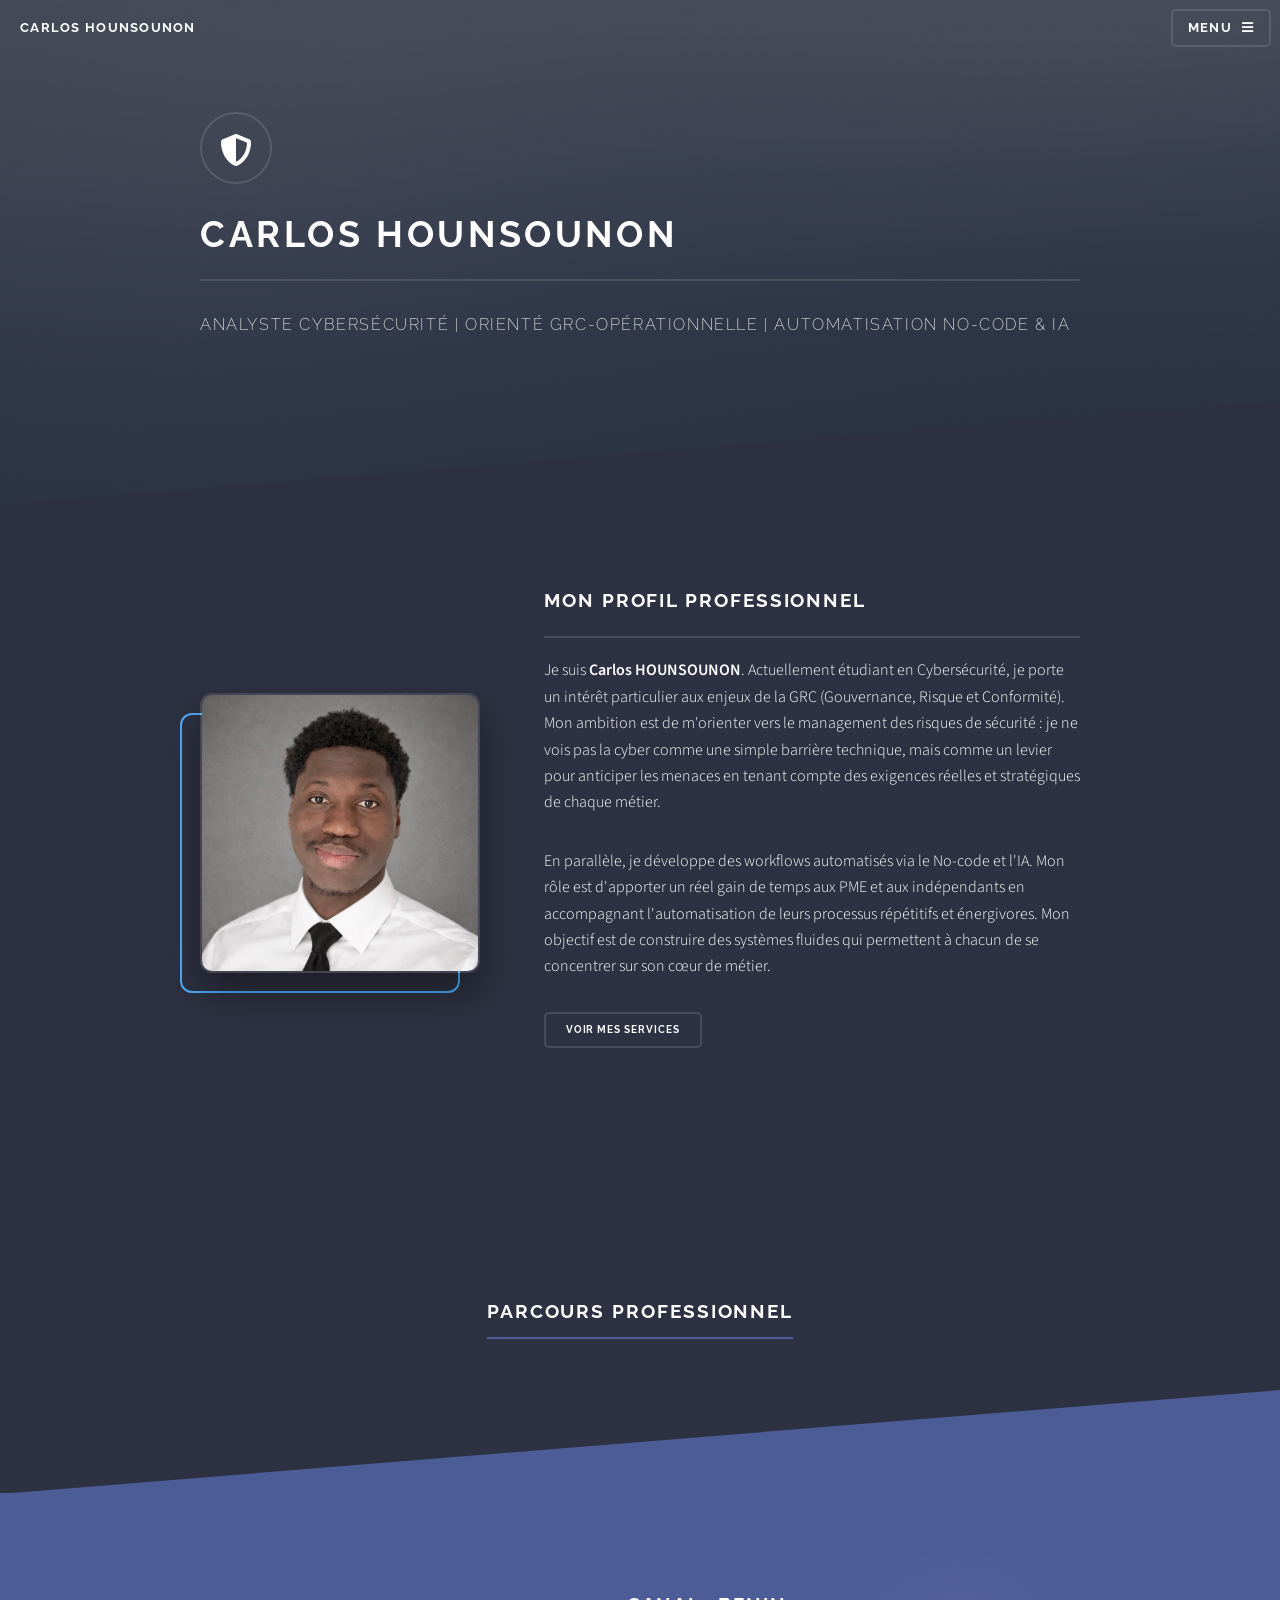
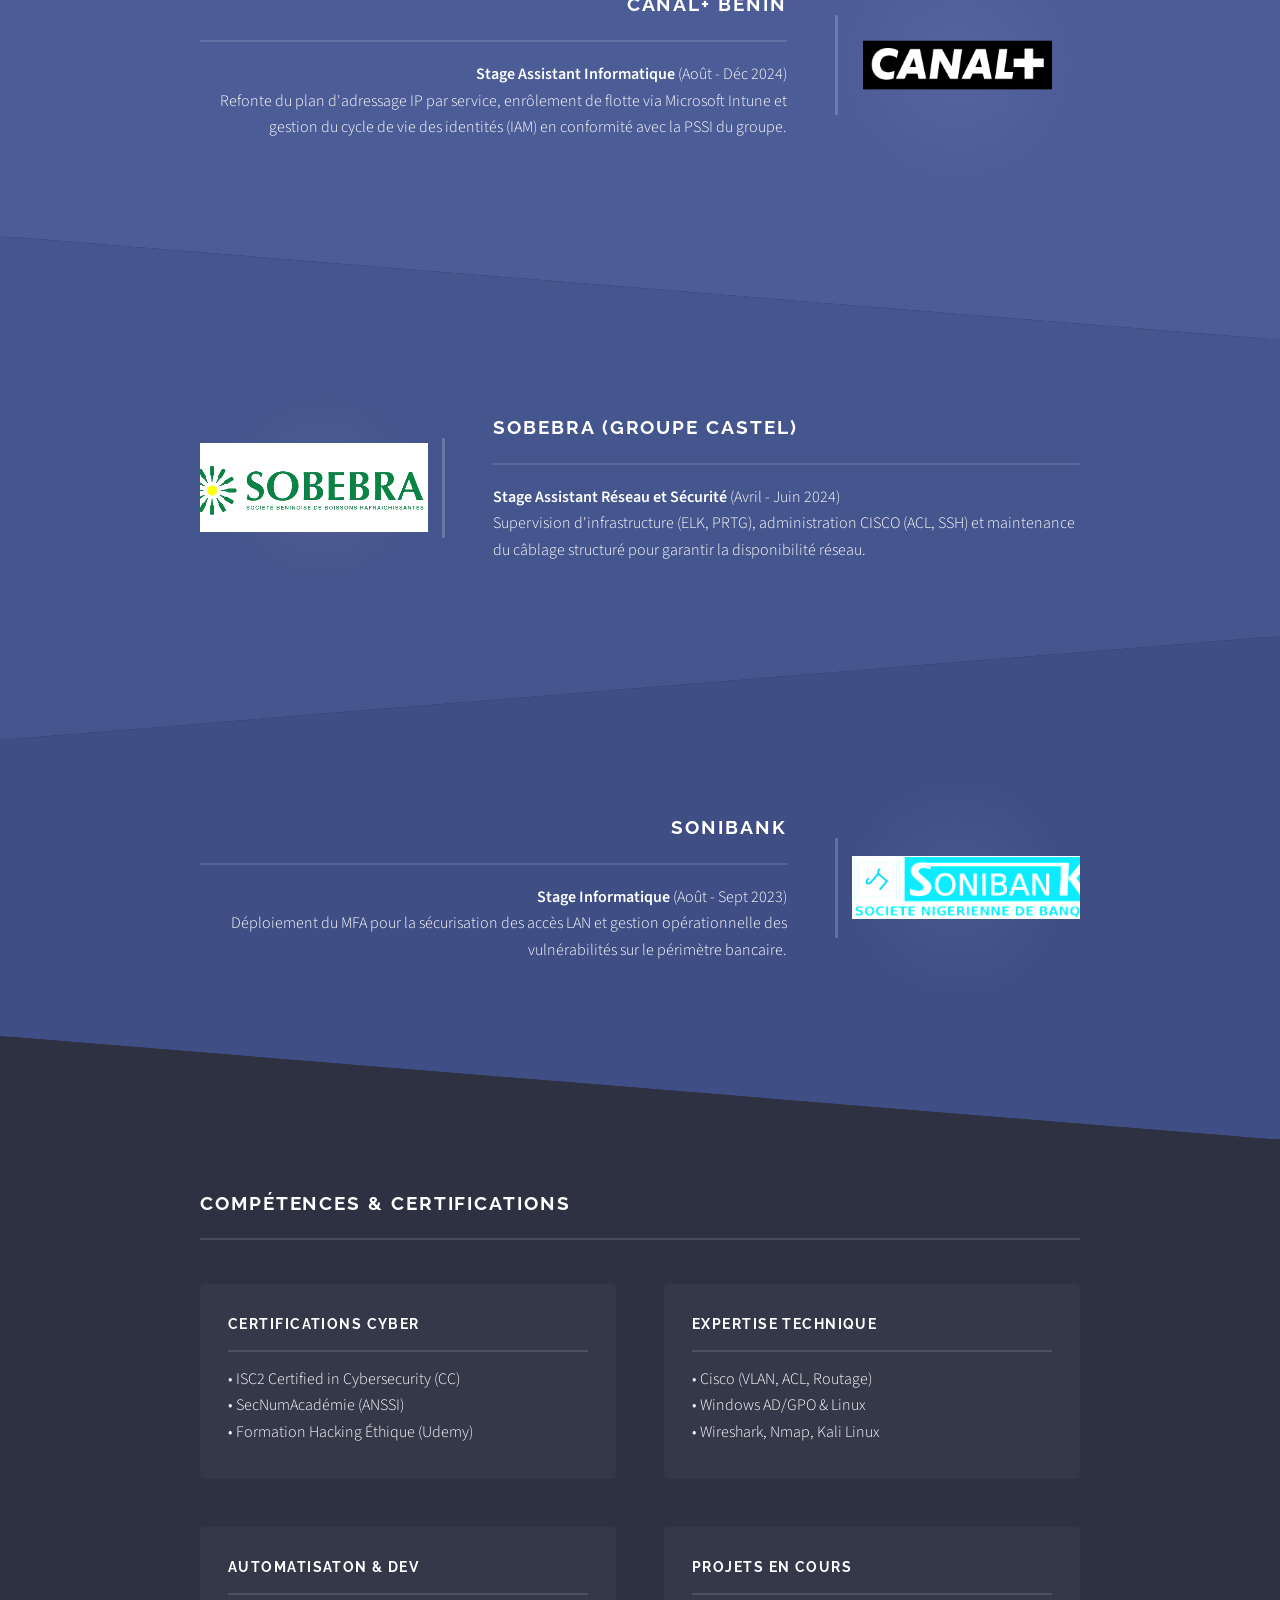
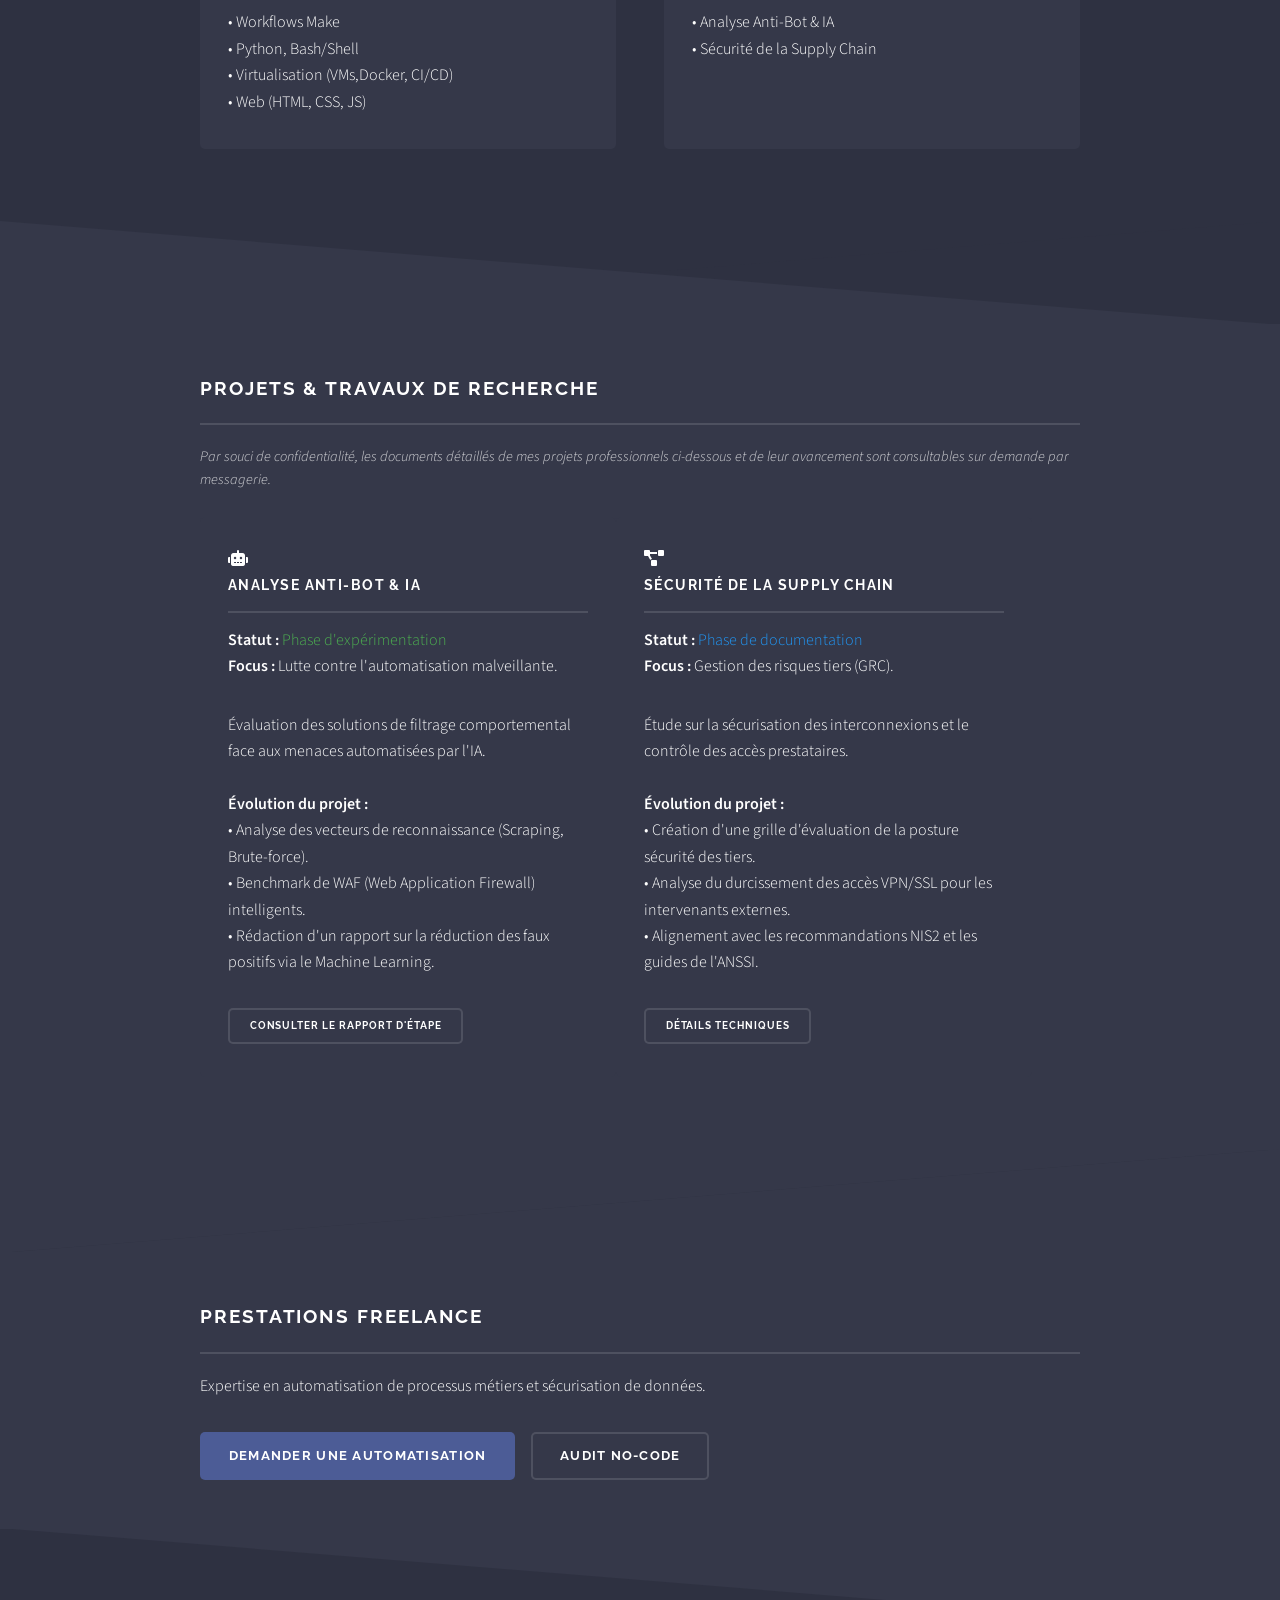
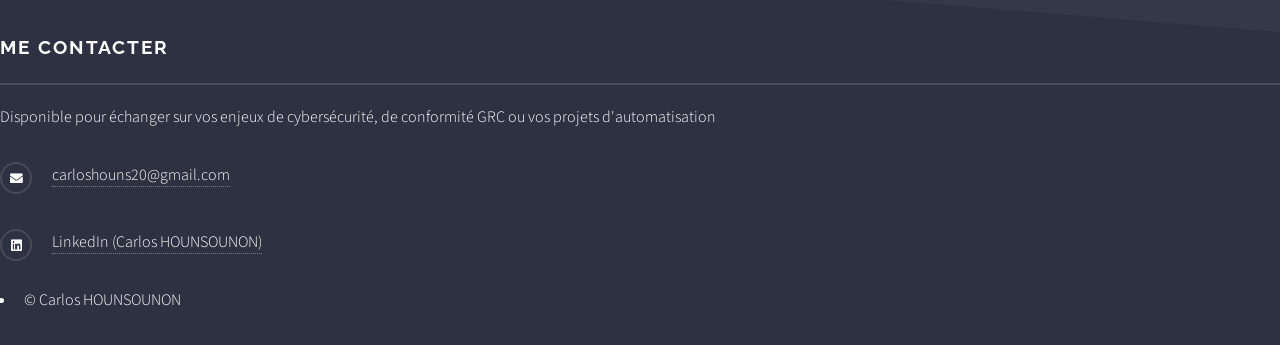
==== commit b9764512: "Update index.html" ====
--- a/index.html
+++ b/index.html
@@ -32,7 +32,7 @@
 						</div>
 					</nav>
 
-				<section id="accueil">
+				<section id="banner">
 						<div class="inner">
 							<div class="logo"><span class="icon solid fa-shield-alt"></span></div>
 							<h2>Carlos HOUNSOUNON</h2>
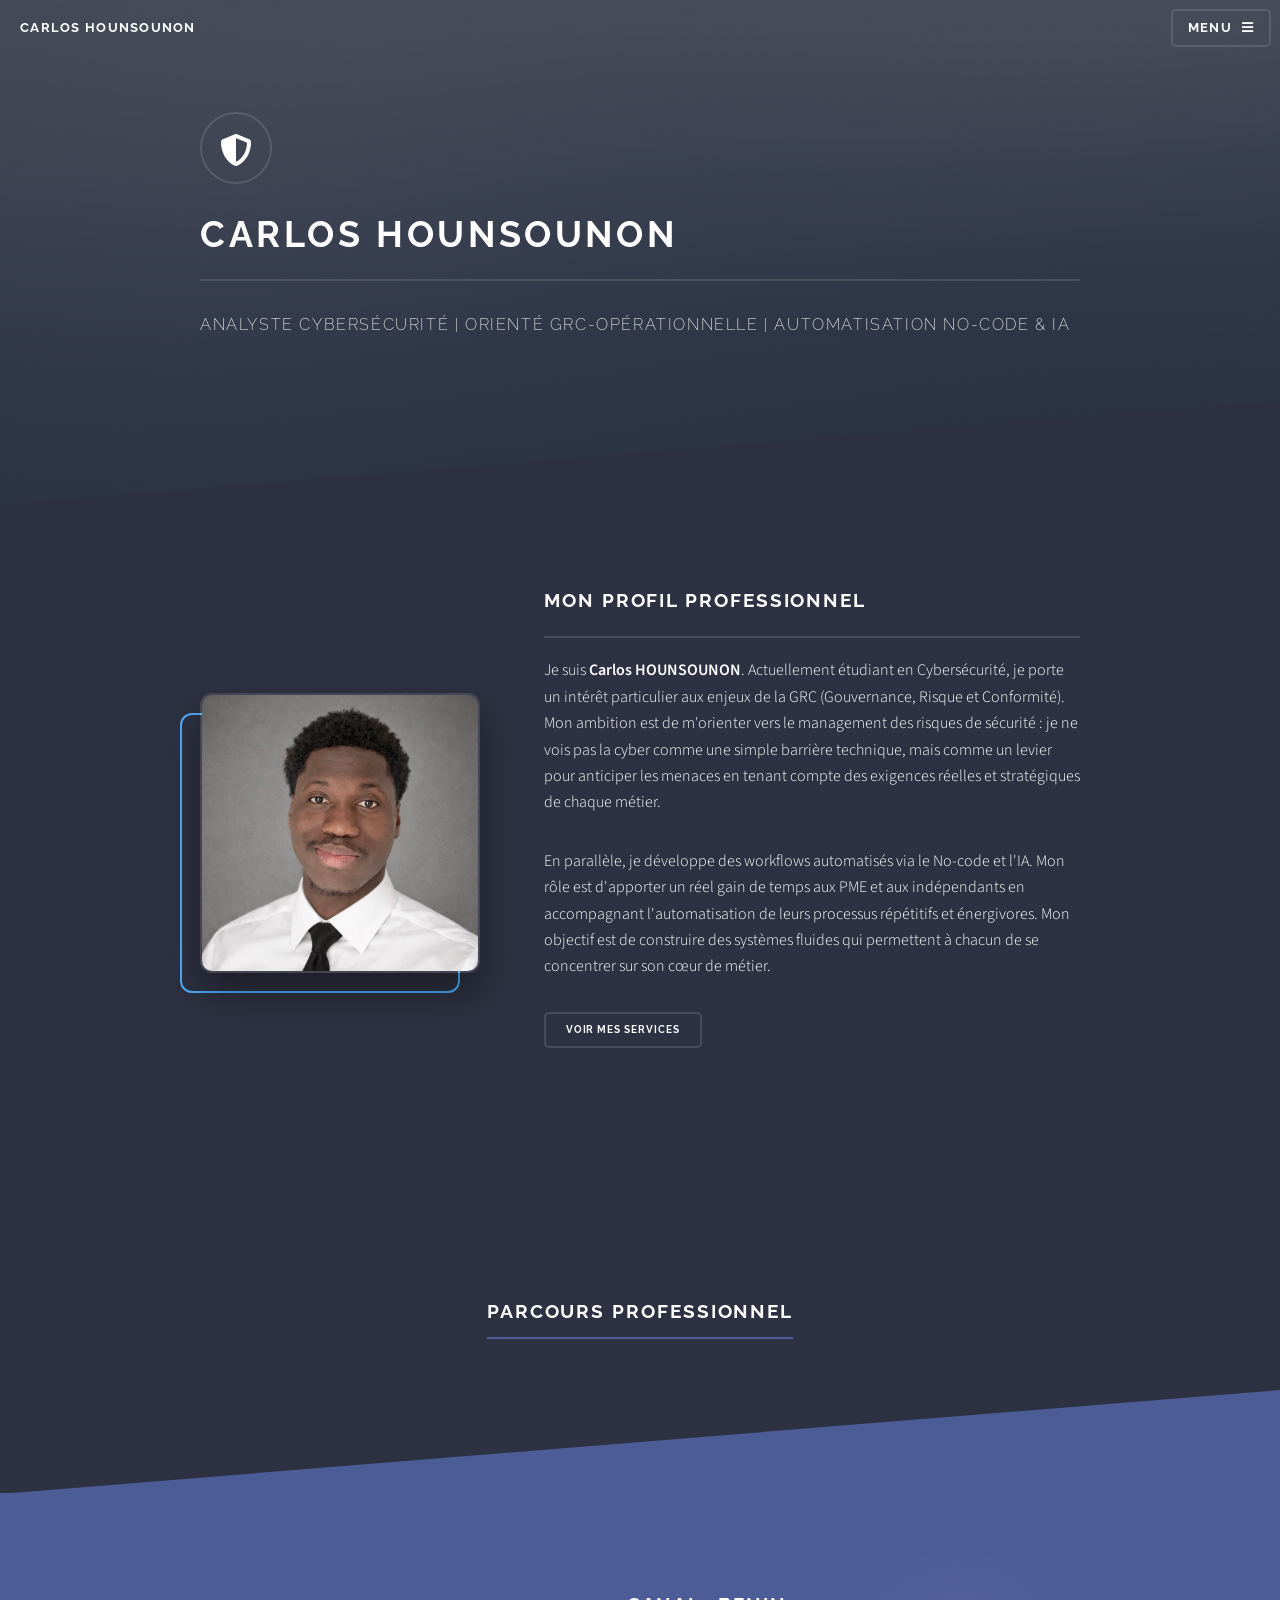
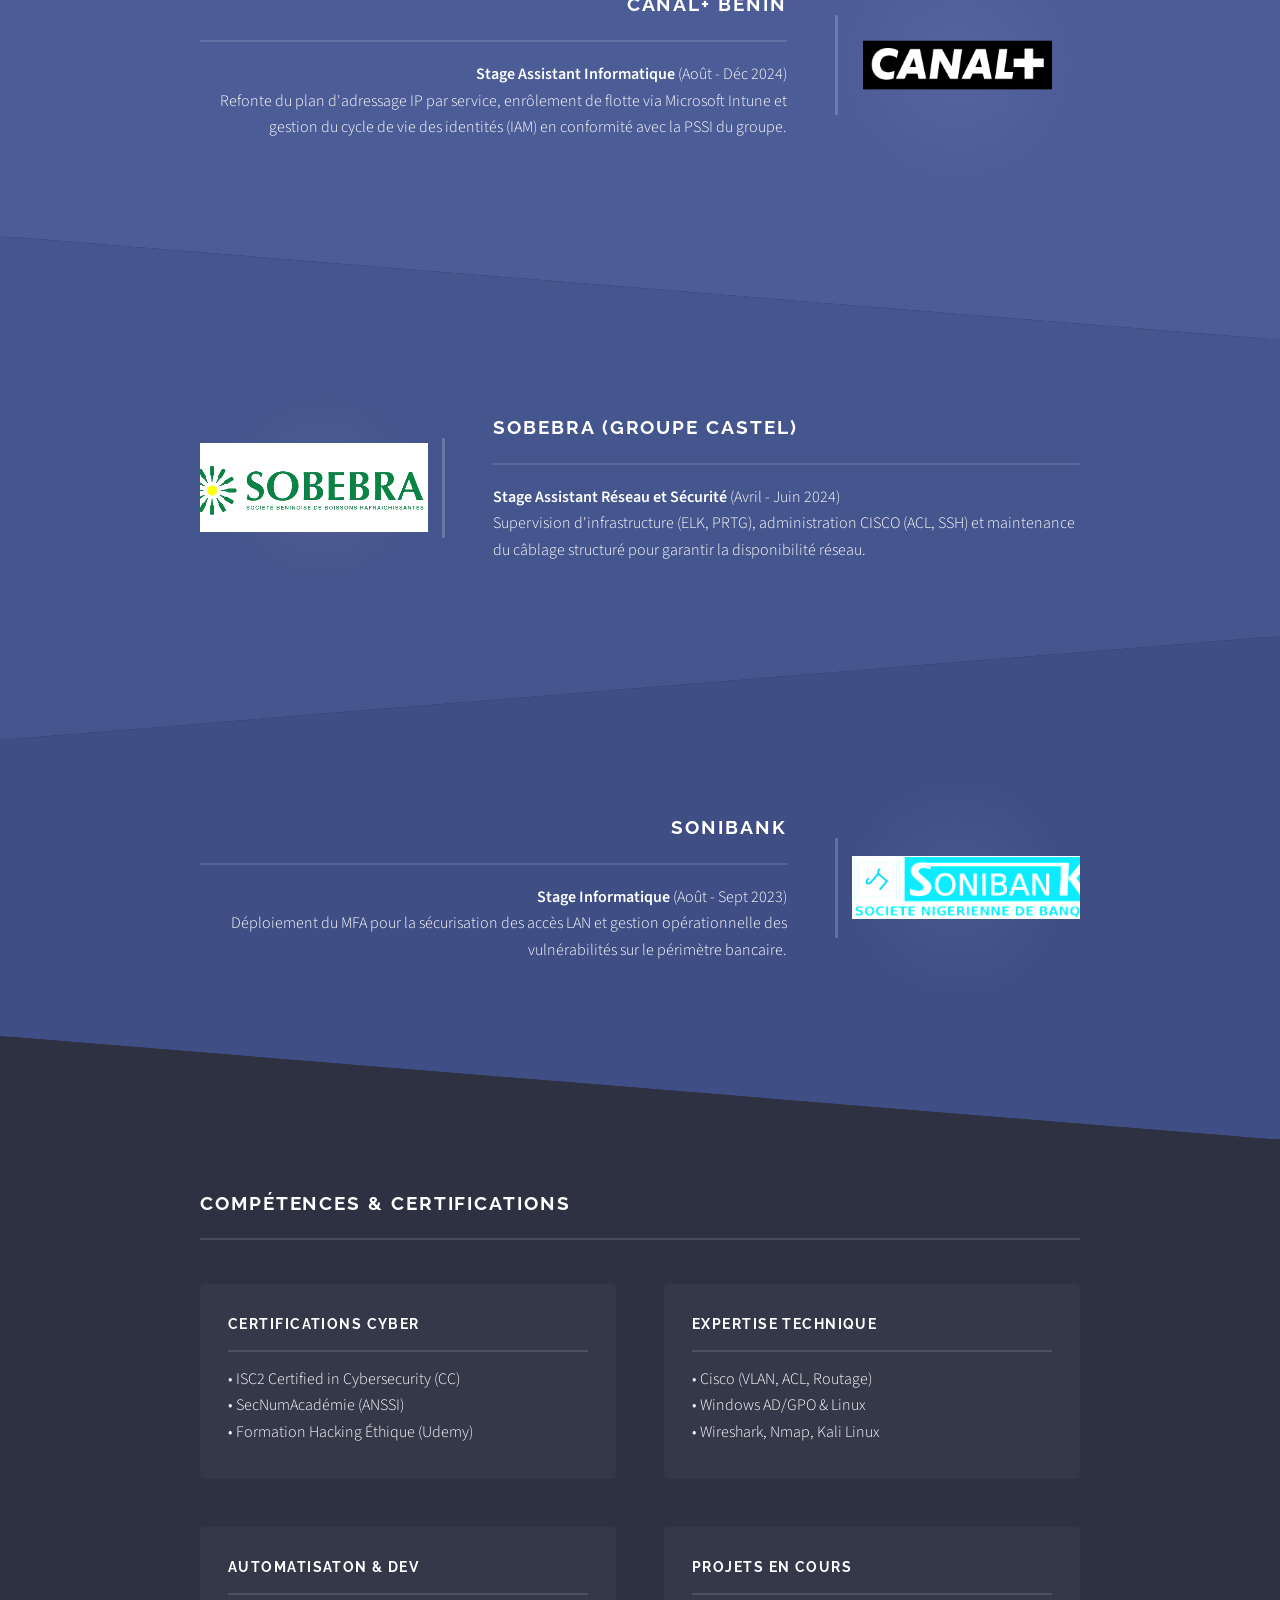
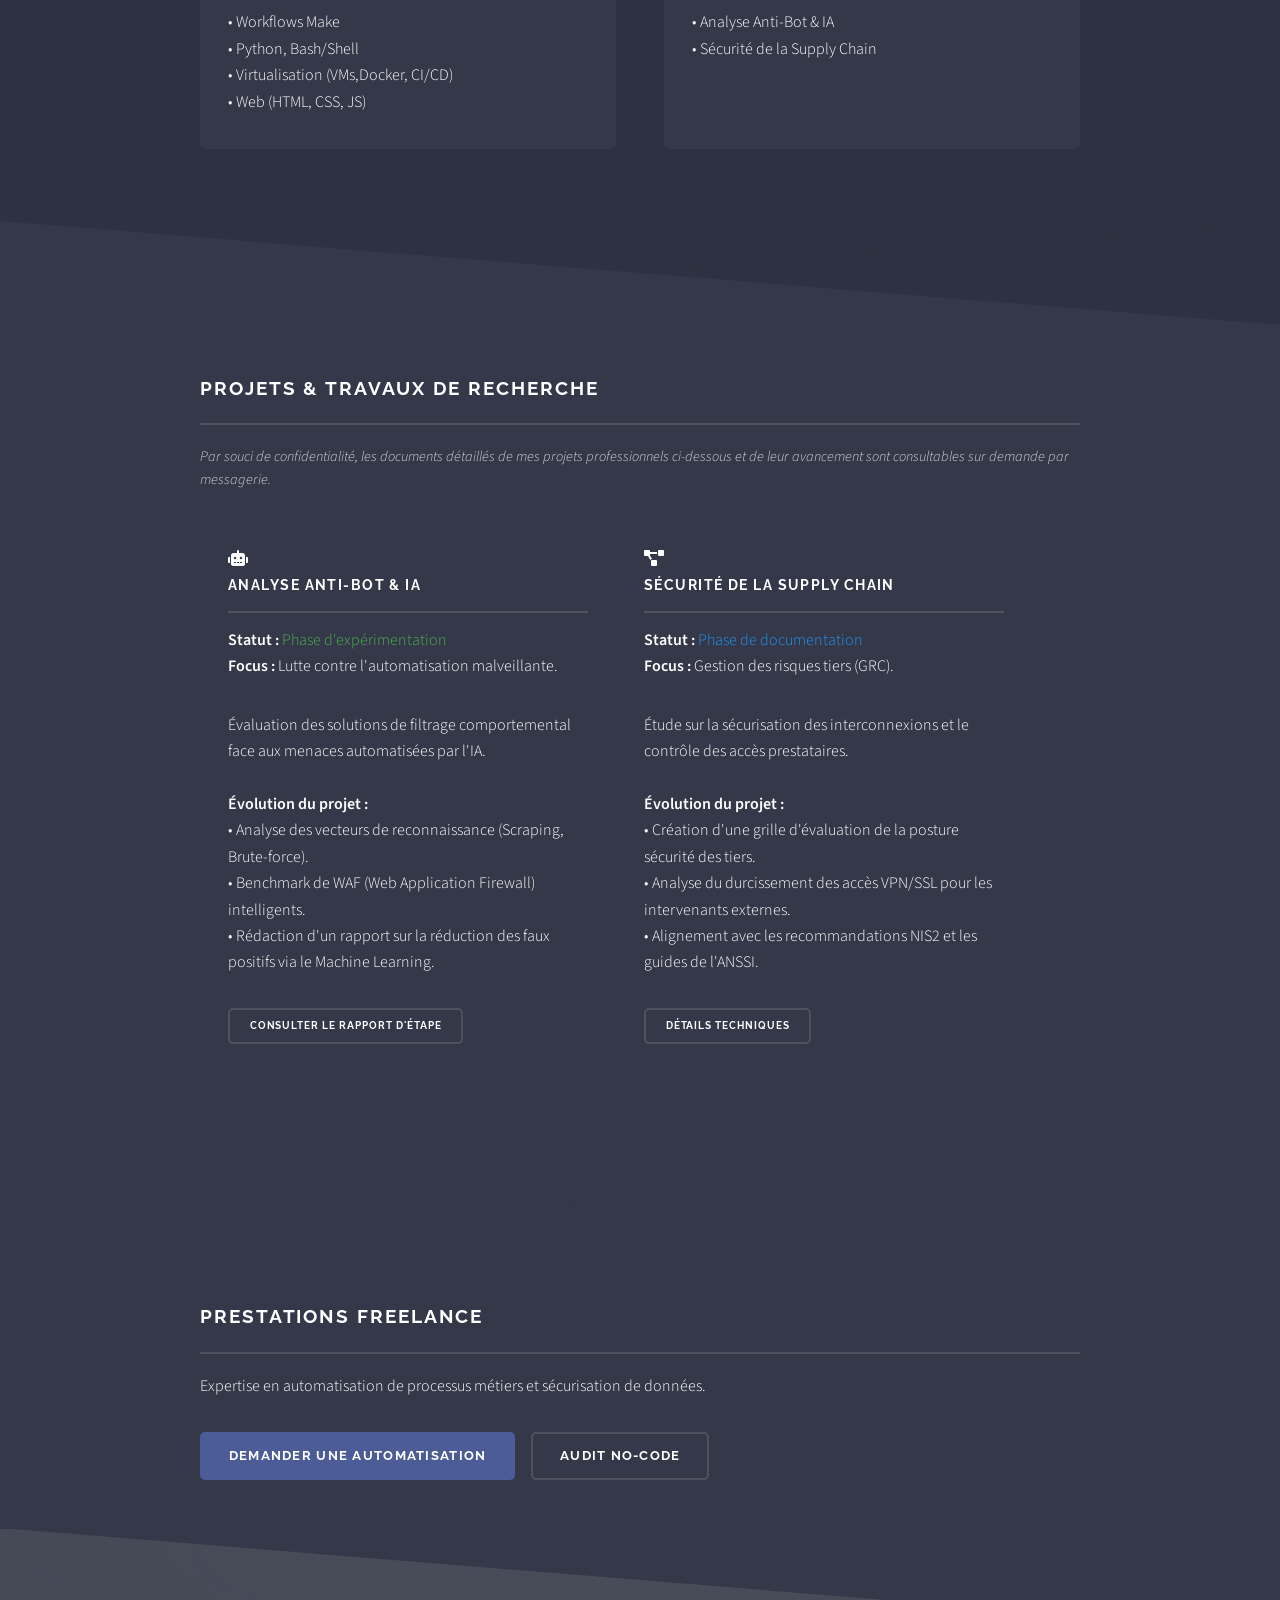
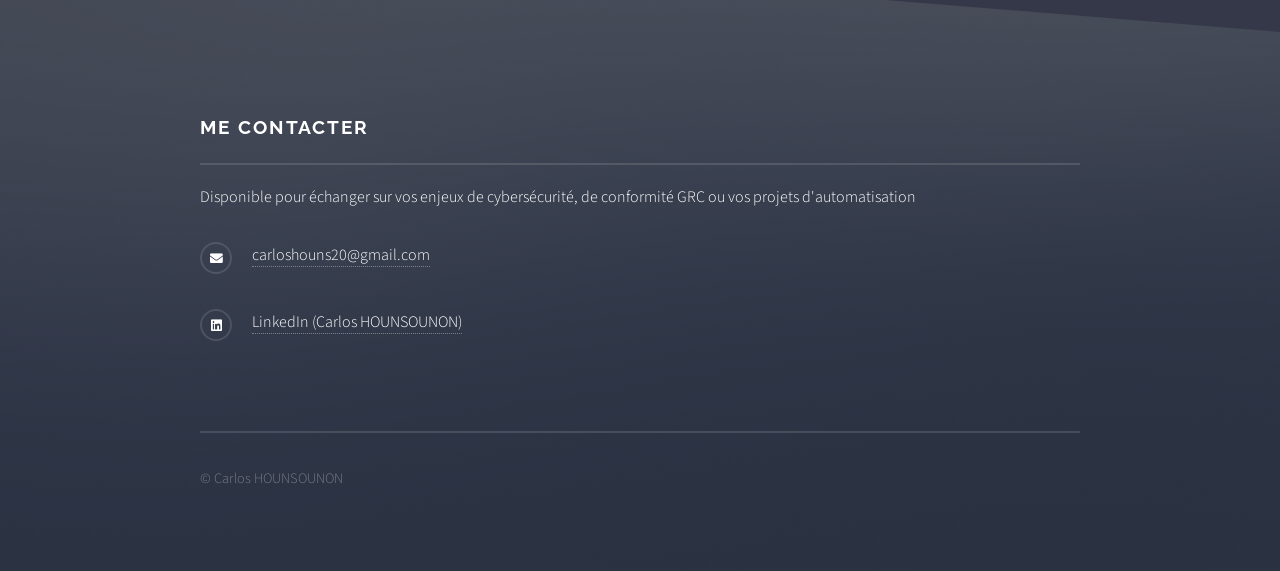
==== commit 2c648865: "Update index.html" ====
--- a/index.html
+++ b/index.html
@@ -205,7 +205,7 @@
 
 					</section>
 
-				<section id="contact">
+				<section id="footer">
 						<div class="inner">
 							<h2 class="major">Me contacter</h2>
 							<p>Disponible pour échanger sur vos enjeux de cybersécurité, de conformité GRC ou vos projets d'automatisation</p>
